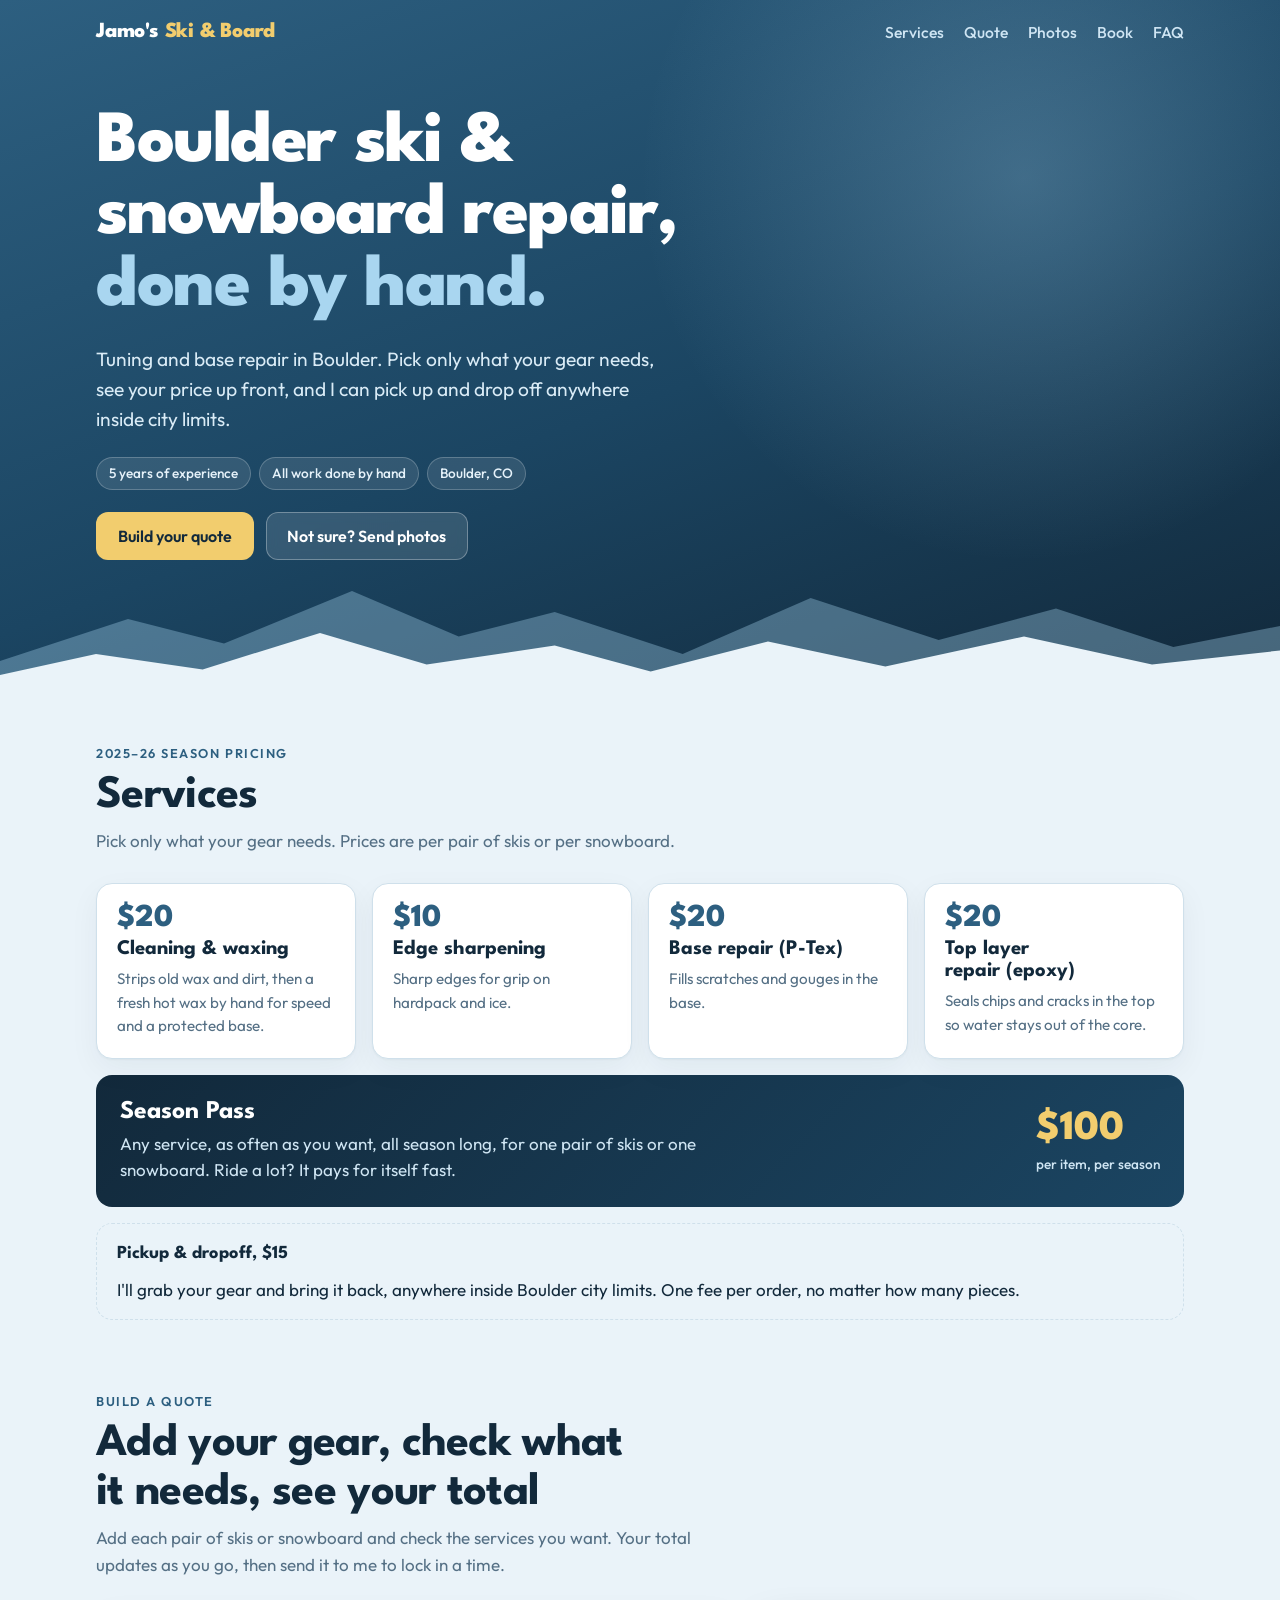
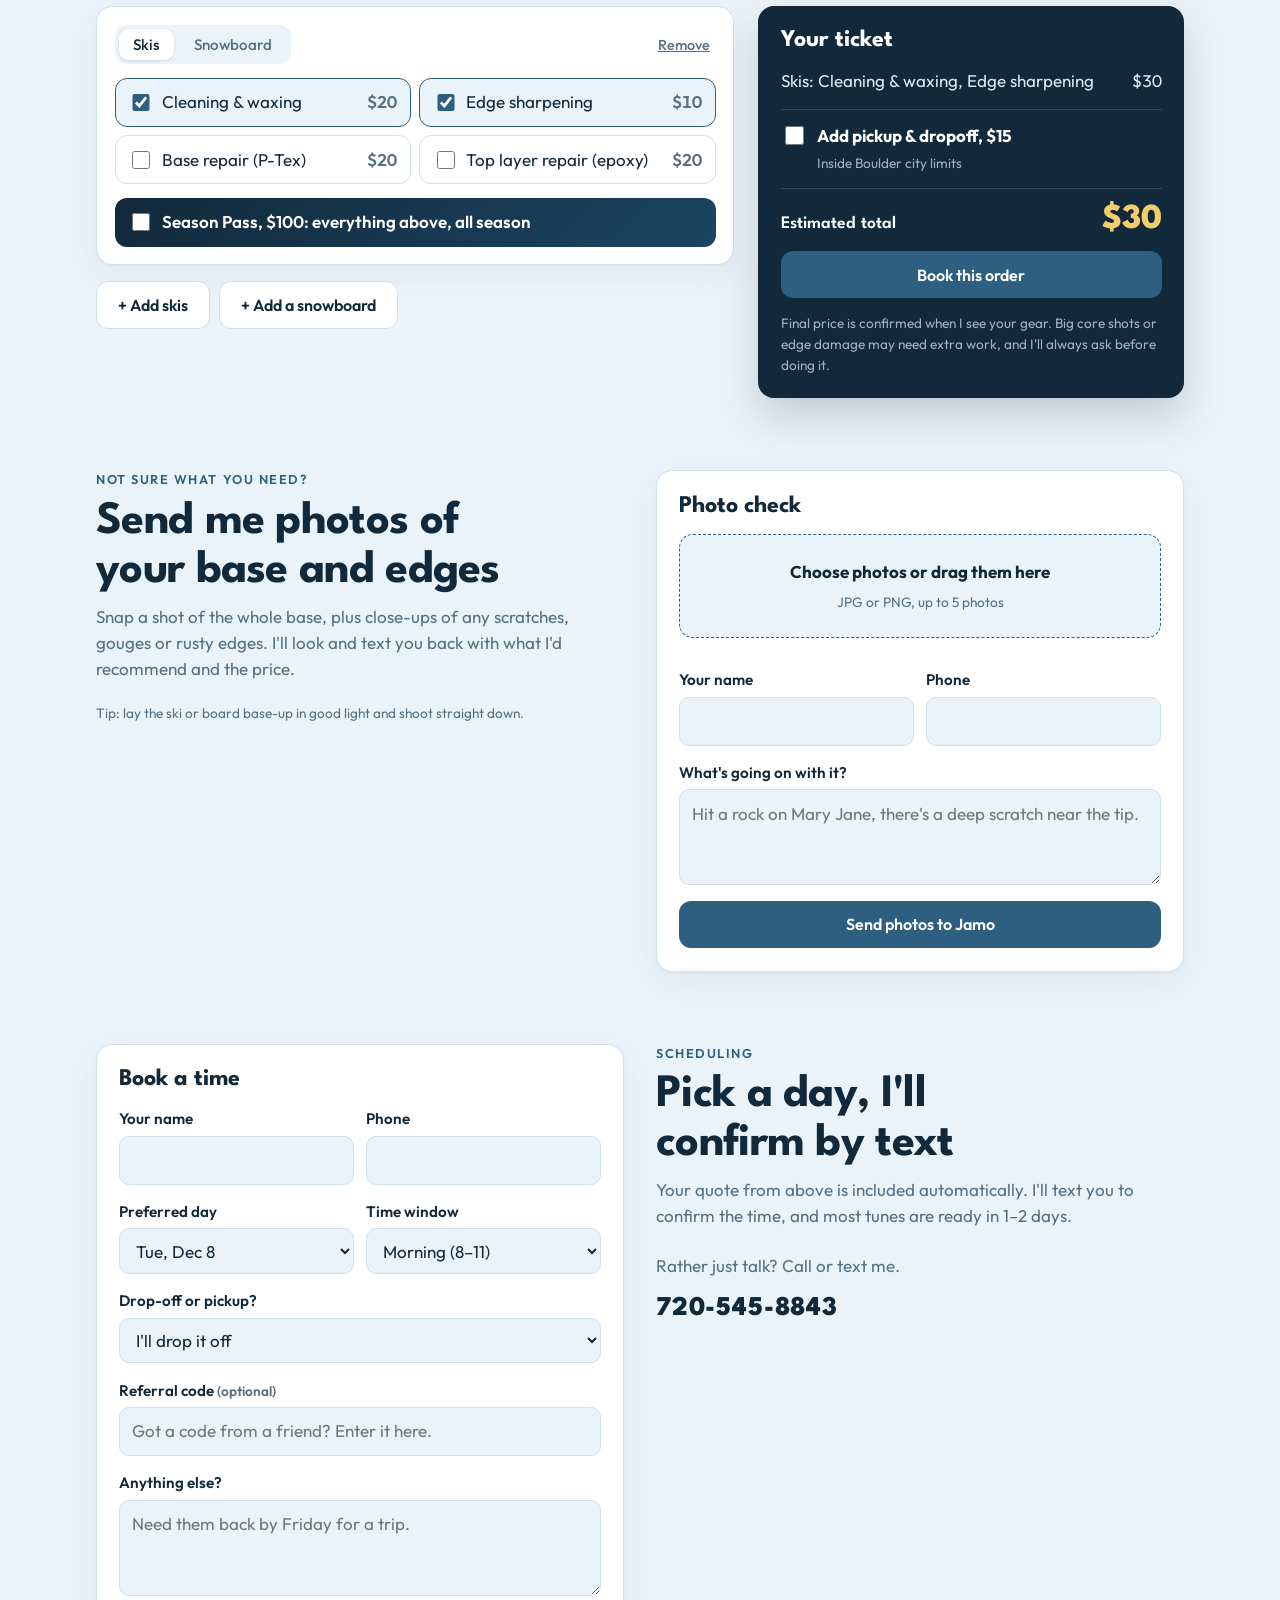
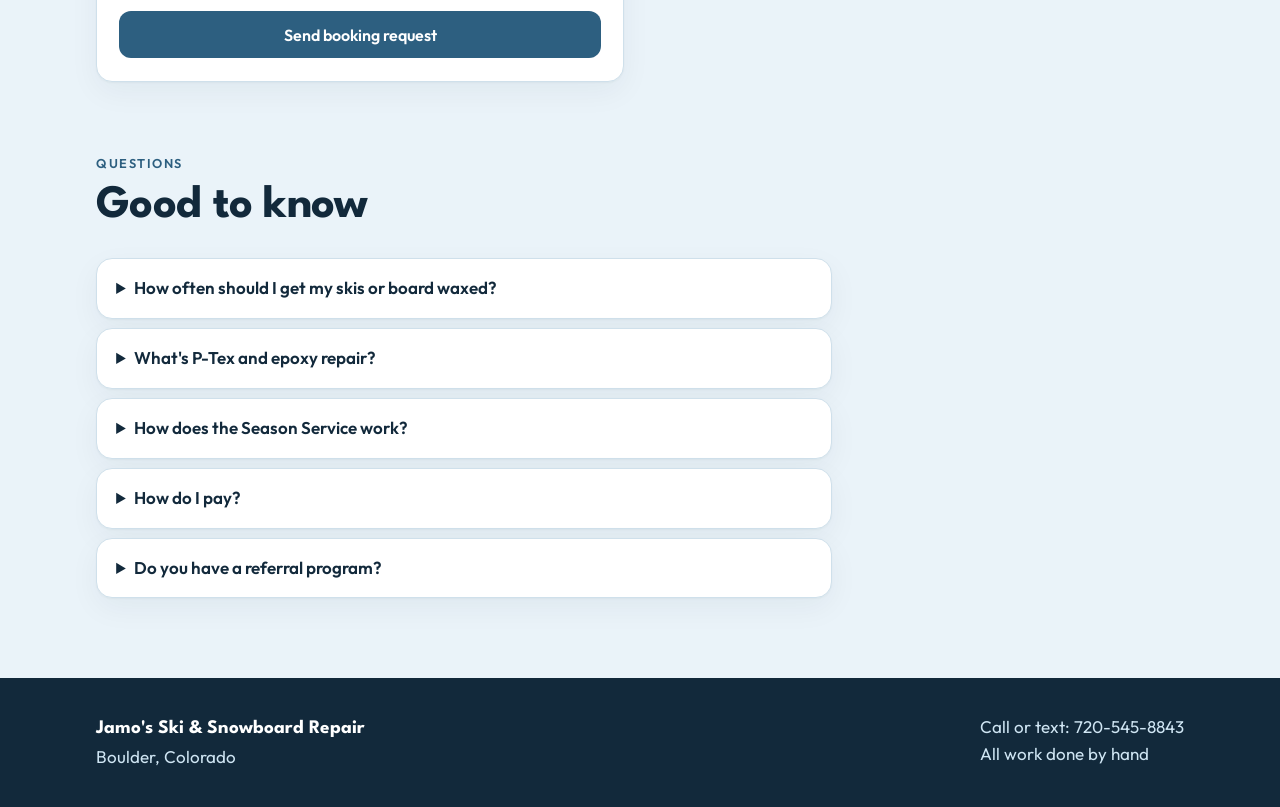
==== index.html @ b53a29a5 "Update site" ====
<!doctype html>
<html lang="en">
<head>
<meta charset="utf-8">
<meta name="viewport" content="width=device-width, initial-scale=1, viewport-fit=cover">
<title>Jamo's Ski &amp; Snowboard Repair | Tuning &amp; Repair in Boulder, CO</title>
<meta name="claude:viewport-fit-sides" content="cover">
<meta name="description" content="Hand-done ski and snowboard tuning and repair in Boulder, CO. Waxing, edge sharpening, P-Tex and epoxy repair, with pickup and dropoff inside Boulder city limits.">
<script type="application/ld+json">
{"@context":"https://schema.org","@type":"LocalBusiness","name":"Jamo's Ski & Snowboard Repair","description":"Hand-done ski and snowboard tuning and repair in Boulder, CO, with pickup and dropoff inside Boulder city limits.","url":"https://jamesonjdavis-maker.github.io/Jamo-Ski-Board-Repair/","telephone":"+1-720-545-8843","image":"https://jamesonjdavis-maker.github.io/Jamo-Ski-Board-Repair/images/logo-square-1200x1200.jpg","priceRange":"$10-$100","areaServed":{"@type":"City","name":"Boulder, CO"},"address":{"@type":"PostalAddress","addressLocality":"Boulder","addressRegion":"CO","addressCountry":"US"},
"makesOffer":[{"@type":"Offer","name":"Cleaning & waxing","price":"20","priceCurrency":"USD"},{"@type":"Offer","name":"Edge sharpening","price":"10","priceCurrency":"USD"},{"@type":"Offer","name":"Base repair (P-Tex)","price":"20","priceCurrency":"USD"},{"@type":"Offer","name":"Top layer repair (epoxy)","price":"20","priceCurrency":"USD"},{"@type":"Offer","name":"Season Pass","price":"100","priceCurrency":"USD"}]}
</script>
<script type="application/ld+json">
{"@context":"https://schema.org","@type":"FAQPage","mainEntity":[
{"@type":"Question","name":"How often should I get my skis or board waxed?","acceptedAnswer":{"@type":"Answer","text":"Every 4–6 days on the snow is a good rule. If the base looks dry and white near the edges, it's time."}},
{"@type":"Question","name":"What's P-Tex and epoxy repair?","acceptedAnswer":{"@type":"Answer","text":"P-Tex fills scratches and gouges in the base so it glides and doesn't soak up water. Epoxy repairs cracks and chips in the top layer so water can't get into the core."}},
{"@type":"Question","name":"How does the Season Pass work?","acceptedAnswer":{"@type":"Answer","text":"One payment of $100 covers every service, as many times as you need, on that pair of skis or snowboard for the whole season."}},
{"@type":"Question","name":"Do you offer pickup in Boulder?","acceptedAnswer":{"@type":"Answer","text":"Yes. Pickup and dropoff anywhere inside Boulder city limits is $15 per order."}}]}
</script>
<link rel="icon" type="image/png" href="images/favicon.png">
<link rel="apple-touch-icon" href="images/apple-touch-icon.png">
<meta name="msvalidate.01" content="A97E179A5B7EF74F52CB6F0EF244E705" />
<link rel="canonical" href="https://jamesonjdavis-maker.github.io/Jamo-Ski-Board-Repair/">
<meta property="og:site_name" content="Jamo's Ski &amp; Snowboard Repair">
<meta name="application-name" content="Jamo's Ski &amp; Snowboard Repair">
<script type="application/ld+json">
{"@context":"https://schema.org","@type":"WebSite","name":"Jamo's Ski & Snowboard Repair","alternateName":["Jamo's Ski & Board Repair","Jamo's Repair"],"url":"https://jamesonjdavis-maker.github.io/Jamo-Ski-Board-Repair/"}
</script>
<meta property="og:title" content="Jamo's Ski &amp; Snowboard Repair">
<meta property="og:description" content="Hand-done ski and snowboard tuning and repair in Boulder, CO. Pickup and dropoff in Boulder.">
<meta property="og:image" content="https://jamesonjdavis-maker.github.io/Jamo-Ski-Board-Repair/images/logo-banner-with-text-1200x628.jpg">
<meta property="og:url" content="https://jamesonjdavis-maker.github.io/Jamo-Ski-Board-Repair/">
<link rel="preconnect" href="https://fonts.googleapis.com">
<link rel="stylesheet" href="https://fonts.googleapis.com/css2?family=League+Spartan:wght@600;700;800&family=Outfit:wght@400;500;600&display=swap">
<style>
/* Layout: "Flyer Refresh". Flyer navy-to-blue hero with glass buttons and a mountain edge, then airy ice-blue page with white rounded cards; the order ticket is the one dark navy object, with a gold total. */
:root {
  --bg: #eaf3f9;
  --surface: #ffffff;
  --ink: #12293b;
  --muted: #557085;
  --line: #cfe0eb;
  --blue: #2d5f80;
  --navy: #12293b;
  --ice: #a9d6f0;
  --gold: #f2cd6e;
  --on-gold: #12293b;
  --accent: #2d5f80;
  --check: #2d5f80;
  --font-display: "League Spartan", "Futura", "Avenir Next", system-ui, sans-serif;
  --font-body: "Outfit", "Avenir Next", "Segoe UI", system-ui, sans-serif;
}
@media (prefers-color-scheme: dark) {
  :root:not([data-theme="light"]) {
    --bg: #0b1824; --surface: #132637; --ink: #e7f1f8; --muted: #9ab4c6; --line: #22405a;
    --navy: #07121c; --accent: #8ccbef; --check: #8ccbef; color-scheme: dark;
  }
}
:root[data-theme="dark"] {
  --bg: #0b1824; --surface: #132637; --ink: #e7f1f8; --muted: #9ab4c6; --line: #22405a;
  --navy: #07121c; --accent: #8ccbef; --check: #8ccbef; color-scheme: dark;
}

* { box-sizing: border-box; }
body { margin: 0; }
img { max-width: 100%; }
[hidden] { display: none !important; }
body { background: var(--bg); color: var(--ink); font-family: var(--font-body); font-size: 1.0625rem; line-height: 1.55; }
h1, h2, h3 { font-family: var(--font-display); line-height: 1.05; text-wrap: balance; margin: 0; }
p { margin: 0; }
a { color: var(--accent); }
:focus-visible { outline: 3px solid var(--gold); outline-offset: 2px; }
.wrap { max-width: 70rem; margin: 0 auto; padding-left: max(16px, env(safe-area-inset-left, 0px)); padding-right: max(16px, env(safe-area-inset-right, 0px)); }

/* Hero */
.mast { background: linear-gradient(160deg, #2d5f80 0%, #1b4562 55%, #12293b 100%); color: #fff; position: relative; overflow: hidden; }
.mast::after { content: ""; position: absolute; inset: -30% -10% auto auto; width: 60%; aspect-ratio: 1; background: radial-gradient(closest-side, rgba(169,214,240,.25), transparent); pointer-events: none; }
.mast .wrap { padding-block: 1.25rem 8rem; position: relative; z-index: 1; display: grid; gap: 1.4rem; }
.topbar { display: flex; flex-wrap: wrap; align-items: center; justify-content: space-between; gap: .75rem 1.5rem; }
.logo { font: 800 1.35rem var(--font-display); color: #fff; text-decoration: none; letter-spacing: -.01em; }
.logo span { color: var(--gold); }
.mast nav { display: flex; flex-wrap: wrap; gap: .25rem 1.25rem; font-weight: 500; font-size: .98rem; }
.mast nav a { color: #cfe5f3; text-decoration: none; }
.mast nav a:hover { color: #fff; }
.mast h1 { margin-top: 2.5rem; font-size: clamp(2.5rem, 7vw, 4.6rem); font-weight: 800; letter-spacing: -.02em; max-width: 14ch; line-height: .98; }
.mast h1 em { font-style: normal; color: var(--ice); }
.mast .lede { max-width: 36rem; font-size: 1.2rem; color: #d9ebf6; }
.proof { display: flex; flex-wrap: wrap; gap: .5rem; }
.proof span { font-size: .85rem; font-weight: 500; padding: .3rem .75rem; border-radius: 999px; background: rgba(255,255,255,.1); border: 1px solid rgba(255,255,255,.22); color: #e6f2fa; }
.cta { display: flex; flex-wrap: wrap; gap: .75rem; }
.btn { display: inline-flex; align-items: center; justify-content: center; gap: .5rem; font: 600 1rem var(--font-body); padding: .8rem 1.3rem; border-radius: 12px; border: 1px solid transparent; cursor: pointer; text-decoration: none; transition: transform .15s ease, background-color .15s ease; }
.btn:hover { transform: translateY(-1px); }
.btn-gold { background: var(--gold); color: var(--on-gold); }
.btn-glass { background: rgba(255,255,255,.12); color: #fff; border-color: rgba(255,255,255,.3); backdrop-filter: blur(6px); }
.btn-ink { background: var(--blue); color: #fff; }
.btn-line { background: var(--surface); color: var(--ink); border-color: var(--line); }
.mountains { position: absolute; left: 0; right: 0; bottom: -1px; width: 100%; height: 7rem; display: block; }
.mountains .back { fill: var(--ice); opacity: .35; }
.mountains .front { fill: var(--bg); }

section { padding-block: 3.5rem 1rem; }
.eyebrow { font-size: .8rem; font-weight: 600; text-transform: uppercase; letter-spacing: .12em; color: var(--accent); }
.sec-head { display: grid; gap: .5rem; margin-bottom: 1.75rem; max-width: 40rem; }
.sec-head h2 { font-size: clamp(2rem, 4.5vw, 2.9rem); letter-spacing: -.015em; }
.sec-head p { color: var(--muted); }

/* Cards */
.card { background: var(--surface); border: 1px solid var(--line); border-radius: 16px; box-shadow: 0 1px 2px rgba(18,41,59,.04), 0 10px 30px rgba(18,41,59,.05); }

/* Services */
.svcs { display: grid; grid-template-columns: repeat(auto-fill, minmax(min(100%, 15rem), 1fr)); gap: 1rem; }
.svc { padding: 1.25rem; display: grid; gap: .4rem; align-content: start; }
.svc h3 { font-size: 1.3rem; font-weight: 700; }
.svc .price { font: 800 2rem var(--font-display); color: var(--accent); font-variant-numeric: tabular-nums; }
.svc p { color: var(--muted); font-size: .95rem; }
.season { margin-top: 1rem; display: flex; flex-wrap: wrap; align-items: center; justify-content: space-between; gap: 1rem 2rem; padding: 1.5rem; border-radius: 16px; background: linear-gradient(135deg, #12293b, #1b4562); color: #fff; }
.season h3 { font-size: 1.6rem; }
.season p { color: #cfe5f3; max-width: 38rem; margin-top: .3rem; }
.season .big { font: 800 2.6rem var(--font-display); color: var(--gold); line-height: 1; font-variant-numeric: tabular-nums; }
.season .big small { display: block; font: 500 .85rem var(--font-body); color: #cfe5f3; margin-top: .25rem; }
.addon { margin-top: 1rem; display: flex; flex-wrap: wrap; gap: .5rem 1rem; align-items: baseline; padding: 1rem 1.25rem; border: 1.5px dashed var(--line); border-radius: 16px; }
.addon strong { font-family: var(--font-display); font-size: 1.15rem; }

/* Quote builder */
.builder { display: grid; grid-template-columns: minmax(0, 1.5fr) minmax(0, 1fr); gap: 1.5rem; align-items: start; }
.gear-list { display: grid; gap: 1rem; }
.gear { padding: 1.1rem; display: grid; gap: .85rem; }
.gear-top { display: flex; flex-wrap: wrap; gap: .5rem; align-items: center; justify-content: space-between; }
.gear-top .kind { display: flex; gap: .35rem; padding: .25rem; border-radius: 12px; background: var(--bg); }
.chip { font: 500 .95rem var(--font-body); padding: .4rem .9rem; border-radius: 9px; border: none; background: transparent; color: var(--muted); cursor: pointer; }
.chip[aria-pressed="true"] { background: var(--surface); color: var(--ink); box-shadow: 0 1px 3px rgba(18,41,59,.15); }
.remove { background: none; border: none; color: var(--muted); font: 500 .9rem var(--font-body); cursor: pointer; text-decoration: underline; }
.checks { display: grid; grid-template-columns: repeat(2, minmax(0, 1fr)); gap: .5rem; }
.checks label { display: flex; gap: .6rem; align-items: center; justify-content: space-between; padding: .65rem .8rem; border-radius: 12px; border: 1.5px solid var(--line); background: var(--surface); cursor: pointer; transition: border-color .15s ease, background-color .15s ease; }
.checks label span { display: flex; gap: .55rem; align-items: center; min-width: 0; }
.checks input { width: 1.1rem; height: 1.1rem; accent-color: var(--check); flex: none; }
.checks em { font-style: normal; font-weight: 600; font-variant-numeric: tabular-nums; color: var(--muted); }
.checks label:has(input:checked) { border-color: var(--accent); background: var(--bg); }
.checks.covered em { text-decoration: line-through; }
.season-pick { display: flex; gap: .6rem; align-items: center; padding: .7rem .85rem; border-radius: 12px; background: linear-gradient(135deg, #12293b, #1b4562); color: #fff; font-weight: 600; cursor: pointer; }
.season-pick input { width: 1.1rem; height: 1.1rem; accent-color: var(--gold); }
.add-row { display: flex; flex-wrap: wrap; gap: .6rem; }

.ticket { position: sticky; top: calc(env(safe-area-inset-top, 0px) + 1rem); background: #12293b; color: #fff; border-radius: 16px; padding: 1.4rem; display: grid; gap: .9rem; box-shadow: 0 20px 40px rgba(18,41,59,.18); }
.ticket h3 { font-size: 1.5rem; }
.lines { margin: 0; padding: 0; list-style: none; display: grid; gap: .45rem; font-variant-numeric: tabular-nums; color: #d9ebf6; }
.lines li { display: flex; justify-content: space-between; gap: 1rem; }
.lines li span:first-child { min-width: 0; }
.lines .empty { color: #9ab4c6; }
.toggle { display: flex; gap: .6rem; align-items: flex-start; padding-block: .8rem; border-block: 1px solid rgba(255,255,255,.14); cursor: pointer; }
.toggle input { width: 1.2rem; height: 1.2rem; margin-top: .2rem; accent-color: var(--gold); }
.total { display: flex; justify-content: space-between; align-items: baseline; font: 800 2.2rem var(--font-display); color: var(--gold); font-variant-numeric: tabular-nums; }
.total span:first-child { font-size: 1.1rem; font-weight: 600; color: #fff; }
.fine { color: var(--muted); font-size: .85rem; }
.ticket .fine { color: #9ab4c6; }

/* Forms */
.two { display: grid; grid-template-columns: minmax(0, 1fr) minmax(0, 1fr); gap: 2rem; align-items: start; }
.panel { padding: 1.4rem; display: grid; gap: .95rem; }
.panel h3 { font-size: 1.5rem; }
.field { display: grid; gap: .3rem; }
.field label { font-weight: 600; font-size: .95rem; }
.field input, .field textarea, .field select { font: inherit; color: var(--ink); background: var(--bg); border: 1.5px solid var(--line); border-radius: 10px; padding: .65rem .75rem; width: 100%; }
.field input:focus, .field textarea:focus, .field select:focus { border-color: var(--accent); outline: none; }
.field textarea { min-height: 6rem; resize: vertical; }
.row2 { display: grid; grid-template-columns: minmax(0, 1fr) minmax(0, 1fr); gap: .75rem; }
.drop { border: 1.5px dashed var(--accent); border-radius: 14px; padding: 1.5rem; text-align: center; display: grid; gap: .4rem; cursor: pointer; background: var(--bg); }
.drop.over { background: var(--surface); }
.thumbs { display: grid; grid-template-columns: repeat(auto-fill, minmax(5.5rem, 1fr)); gap: .5rem; }
.thumbs img { width: 100%; aspect-ratio: 1; object-fit: cover; border-radius: 10px; border: 1px solid var(--line); }
.result { display: grid; gap: .6rem; padding: 1rem; border-radius: 12px; background: var(--bg); border: 1.5px solid var(--accent); }
.result pre { margin: 0; white-space: pre-wrap; font: .9rem/1.45 ui-monospace, "SF Mono", Menlo, monospace; overflow-x: auto; }
.hp { position: absolute; left: -9999px; width: 1px; height: 1px; opacity: 0; }
.btn[disabled] { opacity: .6; cursor: wait; transform: none; }
.phone { font-family: var(--font-display); font-weight: 800; font-size: 1.7rem; letter-spacing: .03em; user-select: all; font-variant-numeric: tabular-nums; }

.faq { display: grid; gap: .6rem; max-width: 46rem; }
.faq details { padding: 1rem 1.2rem; }
.faq summary { font-weight: 600; cursor: pointer; }
.faq details p { margin-top: .5rem; color: var(--muted); }

footer { margin-top: 4rem; background: var(--navy); color: #cfe5f3; }
footer .wrap { padding-block: 2.25rem; display: flex; flex-wrap: wrap; gap: 1rem 2rem; justify-content: space-between; }
footer strong { font-family: var(--font-display); color: #fff; font-size: 1.2rem; }

@media (max-width: 760px) {
  .builder, .two { grid-template-columns: minmax(0, 1fr); }
  .ticket { position: static; }
  .checks { grid-template-columns: minmax(0, 1fr); }
  .mast h1 { margin-top: 1.5rem; }
}
@media (prefers-reduced-motion: reduce) { * { scroll-behavior: auto !important; transition: none !important; } }
html { scroll-behavior: smooth; }
</style>
</head>
<body>
<header class="mast">
  <div class="wrap">
    <div class="topbar">
      <a class="logo" href="#">Jamo's <span>Ski &amp; Board</span></a>
      <nav aria-label="Sections">
        <a href="#services">Services</a>
        <a href="#quote">Quote</a>
        <a href="#photos">Photos</a>
        <a href="#book">Book</a>
        <a href="#faq">FAQ</a>
      </nav>
    </div>
    <h1>Boulder ski &amp; snowboard repair, <em>done by hand.</em></h1>
    <p class="lede">Tuning and base repair in Boulder. Pick only what your gear needs, see your price up front, and I can pick up and drop off anywhere inside city limits.</p>
    <div class="proof"><span>5 years of experience</span><span>All work done by hand</span><span>Boulder, CO</span></div>
    <div class="cta">
      <a class="btn btn-gold" href="#quote">Build your quote</a>
      <a class="btn btn-glass" href="#photos">Not sure? Send photos</a>
    </div>
  </div>
  <svg class="mountains" viewBox="0 0 1200 160" preserveAspectRatio="none" aria-hidden="true">
    <path class="back" d="M0 120 L120 60 L210 95 L330 20 L430 85 L520 50 L640 110 L760 30 L880 90 L990 45 L1100 100 L1200 70 L1200 160 L0 160 Z"/>
    <path class="front" d="M0 140 L90 110 L190 132 L300 80 L400 125 L520 98 L610 135 L720 92 L830 128 L960 85 L1080 125 L1200 105 L1200 160 L0 160 Z"/>
  </svg>
</header>

<main>
  <section id="services" class="wrap">
    <div class="sec-head">
      <span class="eyebrow">2025–26 season pricing</span>
      <h2>Services</h2>
      <p>Pick only what your gear needs. Prices are per pair of skis or per snowboard.</p>
    </div>
    <div class="svcs" id="svcs"></div>
    <div class="season">
      <div><h3>Season Pass</h3><p>Any service, as often as you want, all season long, for one pair of skis or one snowboard. Ride a lot? It pays for itself fast.</p></div>
      <div class="big">$100<small>per item, per season</small></div>
    </div>
    <div class="addon">
      <strong>Pickup &amp; dropoff, $15</strong>
      <span>I'll grab your gear and bring it back, anywhere inside Boulder city limits. One fee per order, no matter how many pieces.</span>
    </div>
  </section>

  <section id="quote" class="wrap">
    <div class="sec-head">
      <span class="eyebrow">Build a quote</span>
      <h2>Add your gear, check what it needs, see your total</h2>
      <p>Add each pair of skis or snowboard and check the services you want. Your total updates as you go, then send it to me to lock in a time.</p>
    </div>
    <div class="builder">
      <div class="gear-list">
        <div id="gear" class="gear-list"></div>
        <div class="add-row">
          <button type="button" class="btn btn-line" data-add="Skis">+ Add skis</button>
          <button type="button" class="btn btn-line" data-add="Snowboard">+ Add a snowboard</button>
        </div>
      </div>
      <aside class="ticket" aria-live="polite">
        <h3>Your ticket</h3>
        <ul class="lines" id="lines"></ul>
        <label class="toggle" for="pickup">
          <input type="checkbox" id="pickup">
          <span><strong>Add pickup &amp; dropoff, $15</strong><br><span class="fine">Inside Boulder city limits</span></span>
        </label>
        <div class="total"><span>Estimated total</span><span id="total">$0</span></div>
        <a class="btn btn-ink" href="#book" style="justify-content:center">Book this order</a>
        <p class="fine">Final price is confirmed when I see your gear. Big core shots or edge damage may need extra work, and I'll always ask before doing it.</p>
      </aside>
    </div>
  </section>

  <section id="photos" class="wrap">
    <div class="two">
      <div class="sec-head" style="margin:0">
        <span class="eyebrow">Not sure what you need?</span>
        <h2>Send me photos of your base and edges</h2>
        <p>Snap a shot of the whole base, plus close-ups of any scratches, gouges or rusty edges. I'll look and text you back with what I'd recommend and the price.</p>
        <p class="fine" style="margin-top:.75rem">Tip: lay the ski or board base-up in good light and shoot straight down.</p>
      </div>
      <form class="panel card" id="photo-form">
        <h3>Photo check</h3>
        <label class="drop" id="drop" for="photo-input">
          <strong>Choose photos or drag them here</strong>
          <span class="fine">JPG or PNG, up to 5 photos</span>
          <input type="file" id="photo-input" accept="image/*" multiple hidden>
        </label>
        <div class="thumbs" id="thumbs"></div>
        <div class="row2">
          <div class="field"><label for="p-name">Your name</label><input id="p-name" autocomplete="name" required></div>
          <div class="field"><label for="p-phone">Phone</label><input id="p-phone" type="tel" autocomplete="tel" required></div>
        </div>
        <div class="field"><label for="p-notes">What's going on with it?</label><textarea id="p-notes" placeholder="Hit a rock on Mary Jane, there's a deep scratch near the tip."></textarea></div>
        <input type="text" class="hp" id="p-hp" tabindex="-1" autocomplete="off" aria-hidden="true">
        <button class="btn btn-ink" type="submit" id="photo-send">Send photos to Jamo</button>
        <div class="result" id="photo-result" hidden>
          <strong id="photo-head"></strong>
          <p id="photo-msg"></p>
        </div>
      </form>
    </div>
  </section>

  <section id="book" class="wrap">
    <div class="two">
      <form class="panel card" id="book-form">
        <h3>Book a time</h3>
        <div class="row2">
          <div class="field"><label for="b-name">Your name</label><input id="b-name" autocomplete="name" required></div>
          <div class="field"><label for="b-phone">Phone</label><input id="b-phone" type="tel" autocomplete="tel" required></div>
        </div>
        <div class="row2">
          <div class="field"><label for="b-date">Preferred day</label><select id="b-date" required></select></div>
          <div class="field"><label for="b-time">Time window</label>
            <select id="b-time"></select>
          </div>
        </div>
        <div class="field"><label for="b-how">Drop-off or pickup?</label>
          <select id="b-how"><option value="drop">I'll drop it off</option><option value="pickup">Pick it up from me ($15)</option></select>
        </div>
        <div class="field" id="addr-field" hidden><label for="b-addr">Pickup address in Boulder</label><input id="b-addr" autocomplete="street-address"></div>
        <div class="field"><label for="b-ref">Referral code <span class="fine">(optional)</span></label><input id="b-ref" autocomplete="off" autocapitalize="characters" placeholder="Got a code from a friend? Enter it here."></div>
        <div class="field"><label for="b-notes">Anything else?</label><textarea id="b-notes" placeholder="Need them back by Friday for a trip."></textarea></div>
        <input type="text" class="hp" id="b-hp" tabindex="-1" autocomplete="off" aria-hidden="true">
        <button class="btn btn-ink" type="submit" id="book-send">Send booking request</button>
        <div class="result" id="book-done" hidden>
          <strong>Got it, thanks!</strong>
          <p>Your request is in. I'll text you soon to confirm your time.</p>
          <p id="my-code" hidden>Your referral code is <strong id="my-code-val"></strong>. Share it with friends and get $5 back every time someone new books with it.</p>
        </div>
        <div class="result" id="book-result" hidden>
          <strong>Here's your request.</strong>
          <pre id="book-text"></pre>
          <div class="add-row">
            <button type="button" class="btn btn-line" id="copy-book">Copy</button>
            <a class="btn btn-gold" id="sms-book" href="sms:+17205458843">Open in Messages</a>
          </div>
          <p class="fine">Online booking isn't connected yet. Until then, text this to <span class="phone" style="font-size:1rem">720-545-8843</span>.</p>
        </div>
      </form>
      <div class="sec-head" style="margin:0">
        <span class="eyebrow">Scheduling</span>
        <h2>Pick a day, I'll confirm by text</h2>
        <p>Your quote from above is included automatically. I'll text you to confirm the time, and most tunes are ready in 1–2 days.</p>
        <p style="margin-top:1rem">Rather just talk? Call or text me.</p>
        <span class="phone">720-545-8843</span>
      </div>
    </div>
  </section>

  <section id="faq" class="wrap">
    <div class="sec-head"><span class="eyebrow">Questions</span><h2>Good to know</h2></div>
    <div class="faq">
      <details class="card"><summary>How often should I get my skis or board waxed?</summary><p>Every 4–6 days on the snow is a good rule. If the base looks dry and white near the edges, it's time.</p></details>
      <details class="card"><summary>What's P-Tex and epoxy repair?</summary><p>P-Tex fills scratches and gouges in the base so it glides and doesn't soak up water. Epoxy repairs cracks and chips in the top layer so water can't get into the core.</p></details>
      <details class="card"><summary>How does the Season Service work?</summary><p>One payment of $100 covers every service, as many times as you need, on that pair of skis or snowboard for the whole season.</p></details>
      <details class="card"><summary>How do I pay?</summary><p>Cash, Venmo or Zelle when you get your gear back. Card payments are coming soon.</p></details>
      <details class="card"><summary>Do you have a referral program?</summary><p>Yes. Every booking gets you your own referral code. When a friend books for the first time with your code, you get $5 back.</p></details>
    </div>
  </section>
</main>

<footer>
  <div class="wrap">
    <div><strong>Jamo's Ski &amp; Snowboard Repair</strong><br>Boulder, Colorado</div>
    <div>Call or text: 720-545-8843<br>All work done by hand</div>
  </div>
</footer>

<script>
(function () {
  // Prices confirmed by Jamo, Oct 2026. Change them here and the whole page updates.
  var SERVICES = [
    { id: "cleanwax", name: "Cleaning & waxing", price: 20, why: "Strips old wax and dirt, then a fresh hot wax by hand for speed and a protected base." },
    { id: "edge", name: "Edge sharpening", price: 10, why: "Sharp edges for grip on hardpack and ice." },
    { id: "ptex", name: "Base repair (P-Tex)", price: 20, why: "Fills scratches and gouges in the base." },
    { id: "epoxy", name: "Top layer repair (epoxy)", price: 20, why: "Seals chips and cracks in the top so water stays out of the core." }
  ];
  var SEASON = 100;
  var PICKUP = 15;
  var PHONE = "+17205458843";
  // Paste the Google Apps Script web app URL here to turn on online booking and photo sending.
  // While it's empty, the forms fall back to "text it to Jamo".
  var INBOX_URL = "https://script.google.com/macros/s/AKfycbz-ndjSfm58u5Q4eGCnBXDsXTzqFZ1IysnFBjysduyxYPyUTSX2EEIMu6PfscgZLMHC/exec";

  var $ = function (id) { return document.getElementById(id); };
  var money = function (n) { return "$" + n; };
  var byId = {}; SERVICES.forEach(function (t) { byId[t.id] = t; });

  $("svcs").innerHTML = SERVICES.map(function (t) {
    return '<article class="svc card"><span class="price">' + money(t.price) + '</span><h3>' + t.name + "</h3><p>" + t.why + "</p></article>";
  }).join("");

  // Starts with one example item so the ticket shows how it works.
  var gear = [{ kind: "Skis", picks: ["cleanwax", "edge"], season: false }];

  function itemPrice(g) {
    return g.season ? SEASON : g.picks.reduce(function (s, id) { return s + byId[id].price; }, 0);
  }

  function renderGear() {
    $("gear").innerHTML = gear.map(function (g, i) {
      return '<div class="gear card"><div class="gear-top"><div class="kind">' +
        ["Skis", "Snowboard"].map(function (k) {
          return '<button type="button" class="chip" data-i="' + i + '" data-kind="' + k + '" aria-pressed="' + (g.kind === k) + '">' + k + "</button>";
        }).join("") + '</div><button type="button" class="remove" data-rm="' + i + '">Remove</button></div>' +
        '<div class="checks' + (g.season ? " covered" : "") + '" role="group" aria-label="Services for item ' + (i + 1) + '">' +
        SERVICES.map(function (t) {
          return '<label><span><input type="checkbox" data-i="' + i + '" value="' + t.id + '"' + (g.picks.indexOf(t.id) > -1 ? " checked" : "") + ">" + t.name + "</span><em>" + money(t.price) + "</em></label>";
        }).join("") + "</div>" +
        '<label class="season-pick"><input type="checkbox" data-season="' + i + '"' + (g.season ? " checked" : "") + ">Season Pass, $100: everything above, all season</label></div>";
    }).join("");
    renderTicket();
  }

  function totals() {
    var sub = gear.reduce(function (s, g) { return s + itemPrice(g); }, 0);
    var pick = $("pickup").checked ? PICKUP : 0;
    return { sub: sub, pick: pick, total: sub + pick };
  }

  function describe(g) {
    if (g.season) return "Season Pass";
    return g.picks.length ? g.picks.map(function (id) { return byId[id].name; }).join(", ") : "nothing checked yet";
  }

  function renderTicket() {
    var t = totals();
    $("lines").innerHTML = gear.length ? gear.map(function (g) {
      return "<li><span>" + g.kind + ": " + describe(g) + "</span><span>" + money(itemPrice(g)) + "</span></li>";
    }).join("") + (t.pick ? "<li><span>Pickup &amp; dropoff</span><span>" + money(PICKUP) + "</span></li>" : "")
      : '<li class="empty">Add skis or a snowboard to start.</li>';
    $("total").textContent = money(t.total);
  }

  $("gear").addEventListener("click", function (e) {
    var b = e.target.closest("button"); if (!b) return;
    if (b.dataset.kind) { gear[+b.dataset.i].kind = b.dataset.kind; renderGear(); }
    if (b.dataset.rm) { gear.splice(+b.dataset.rm, 1); renderGear(); }
  });
  $("gear").addEventListener("change", function (e) {
    var el = e.target;
    if (el.dataset.season) { gear[+el.dataset.season].season = el.checked; renderGear(); return; }
    var g = gear[+el.dataset.i]; if (!g) return;
    g.picks = g.picks.filter(function (id) { return id !== el.value; });
    if (el.checked) g.picks.push(el.value);
    renderTicket();
  });
  document.querySelectorAll("[data-add]").forEach(function (b) {
    b.addEventListener("click", function () { gear.push({ kind: b.dataset.add, picks: [], season: false }); renderGear(); });
  });
  $("pickup").addEventListener("change", function () {
    $("b-how").value = $("pickup").checked ? "pickup" : "drop"; syncAddr(); renderTicket();
  });

  function syncAddr() { $("addr-field").hidden = $("b-how").value !== "pickup"; }
  $("b-how").addEventListener("change", function () { $("pickup").checked = $("b-how").value === "pickup"; syncAddr(); renderTicket(); });

  // Jamo's weekly hours. Days not listed are closed. Edit here to change what customers can pick.
  var WINDOWS = ["Morning (8–11)", "Midday (11–2)", "Afternoon (2–5)", "Evening (5–8)"];
  var HOURS = { 0: WINDOWS, 2: [WINDOWS[0]], 3: [WINDOWS[0]], 4: WINDOWS, 5: [WINDOWS[3]], 6: WINDOWS };
  var DAYS_AHEAD = 21;

  function fillDays() {
    var opts = [], d = new Date();
    for (var i = 1; i <= DAYS_AHEAD; i++) {
      d.setDate(d.getDate() + 1);
      if (!HOURS[d.getDay()]) continue;
      var label = d.toLocaleDateString("en-US", { weekday: "short", month: "short", day: "numeric" });
      opts.push('<option value="' + label + '" data-dow="' + d.getDay() + '">' + label + "</option>");
    }
    $("b-date").innerHTML = opts.join("");
    fillTimes();
  }
  function fillTimes() {
    var opt = $("b-date").selectedOptions[0];
    var list = opt ? HOURS[opt.dataset.dow] : [];
    $("b-time").innerHTML = list.map(function (w) { return "<option>" + w + "</option>"; }).join("");
  }
  $("b-date").addEventListener("change", fillTimes);
  fillDays();

  function orderText() {
    var t = totals();
    return gear.map(function (g) { return "- " + g.kind + ": " + describe(g) + " (" + money(itemPrice(g)) + ")"; }).join("\n") +
      (t.pick ? "\n- Pickup & dropoff (" + money(PICKUP) + ")" : "");
  }

  function send(payload) {
    return fetch(INBOX_URL, { method: "POST", body: JSON.stringify(payload) })
      .then(function (r) { return r.json(); })
      .then(function (res) { if (!res.ok) throw new Error(res.error || "Request failed"); return res; });
  }

  function busy(btn, on, label) { btn.disabled = on; btn.textContent = label; }

  function showBookFallback() {
    var t = totals();
    var txt = "Hi Jamo, I'd like to book a tune.\n" +
      "Name: " + $("b-name").value + "\nPhone: " + $("b-phone").value +
      "\nDay: " + $("b-date").value + ", " + $("b-time").value +
      "\n" + ($("b-how").value === "pickup" ? "Pickup at: " + ($("b-addr").value || "(address)") : "I'll drop it off") +
      "\n\nOrder:\n" + orderText() +
      "\nEstimated total: " + money(t.total) +
      ($("b-ref").value ? "\nReferral code: " + $("b-ref").value : "") +
      ($("b-notes").value ? "\n\nNotes: " + $("b-notes").value : "");
    $("book-text").textContent = txt;
    $("sms-book").href = "sms:" + PHONE + "?&body=" + encodeURIComponent(txt);
    $("book-result").hidden = false;
  }

  $("book-form").addEventListener("submit", function (e) {
    e.preventDefault();
    $("book-done").hidden = true; $("book-result").hidden = true;
    if (!INBOX_URL) { showBookFallback(); return; }
    var btn = $("book-send");
    busy(btn, true, "Sending...");
    send({
      type: "booking", website: $("b-hp").value,
      name: $("b-name").value, phone: $("b-phone").value,
      day: $("b-date").value, time: $("b-time").value,
      method: $("b-how").value === "pickup" ? "Pickup" : "Drop-off", address: $("b-addr").value,
      order: orderText(), total: money(totals().total), notes: $("b-notes").value,
      referral: $("b-ref").value
    }).then(function (res) {
      $("my-code").hidden = !res.code; $("my-code-val").textContent = res.code || "";
      $("book-done").hidden = false; busy(btn, false, "Send booking request");
    }, function () {
      // If sending fails, give them the text version so the request isn't lost.
      showBookFallback(); busy(btn, false, "Send booking request");
    });
  });
  $("copy-book").addEventListener("click", function () {
    var b = this, txt = $("book-text").textContent;
    var done = function () { b.textContent = "Copied"; };
    var fallback = function () { var r = document.createRange(); r.selectNodeContents($("book-text")); var s = getSelection(); s.removeAllRanges(); s.addRange(r); b.textContent = "Selected, press copy"; };
    try { navigator.clipboard.writeText(txt).then(done, fallback); } catch (err) { fallback(); }
  });

  // Photos are shrunk in the browser before sending so uploads stay fast on phones.
  var photoFiles = [];
  function showFiles(files) {
    photoFiles = Array.prototype.filter.call(files, function (f) { return /^image\//.test(f.type); }).slice(0, 5);
    $("thumbs").innerHTML = "";
    photoFiles.forEach(function (f) {
      var img = document.createElement("img"); img.alt = f.name; img.src = URL.createObjectURL(f); $("thumbs").appendChild(img);
    });
  }
  function shrink(file) {
    return new Promise(function (resolve, reject) {
      var img = new Image();
      img.onload = function () {
        var scale = Math.min(1, 1600 / Math.max(img.width, img.height));
        var c = document.createElement("canvas");
        c.width = Math.round(img.width * scale); c.height = Math.round(img.height * scale);
        c.getContext("2d").drawImage(img, 0, 0, c.width, c.height);
        resolve({ mime: "image/jpeg", data: c.toDataURL("image/jpeg", 0.85).split(",")[1] });
      };
      img.onerror = reject;
      img.src = URL.createObjectURL(file);
    });
  }
  function photoResult(head, msg) { $("photo-head").textContent = head; $("photo-msg").innerHTML = msg; $("photo-result").hidden = false; }
  var textUs = 'Text your photos to <span class="phone" style="font-size:1.1rem">720-545-8843</span> instead.';

  $("photo-input").addEventListener("change", function () { showFiles(this.files); });
  var drop = $("drop");
  ["dragenter", "dragover"].forEach(function (ev) { drop.addEventListener(ev, function (e) { e.preventDefault(); drop.classList.add("over"); }); });
  ["dragleave", "drop"].forEach(function (ev) { drop.addEventListener(ev, function (e) { e.preventDefault(); drop.classList.remove("over"); }); });
  drop.addEventListener("drop", function (e) { showFiles(e.dataTransfer.files); });
  $("photo-form").addEventListener("submit", function (e) {
    e.preventDefault();
    $("photo-result").hidden = true;
    if (!INBOX_URL) { photoResult("Almost there.", "Photo sending isn't connected yet. " + textUs); return; }
    if (!photoFiles.length) { photoResult("Add a photo first.", "Tap the box above to choose photos from your phone or computer."); return; }
    var btn = $("photo-send");
    busy(btn, true, "Sending photos...");
    Promise.all(photoFiles.map(shrink)).then(function (photos) {
      return send({ type: "photos", website: $("p-hp").value, name: $("p-name").value, phone: $("p-phone").value, notes: $("p-notes").value, photos: photos });
    }).then(function () {
      photoResult("Got your photos!", "I'll take a look and text you back with what I'd recommend.");
      $("photo-form").reset(); showFiles([]);
      busy(btn, false, "Send photos to Jamo");
    }, function () {
      photoResult("That didn't go through.", "Something went wrong sending your photos. " + textUs);
      busy(btn, false, "Send photos to Jamo");
    });
  });

  renderGear();
})();
</script>
</body>
</html>
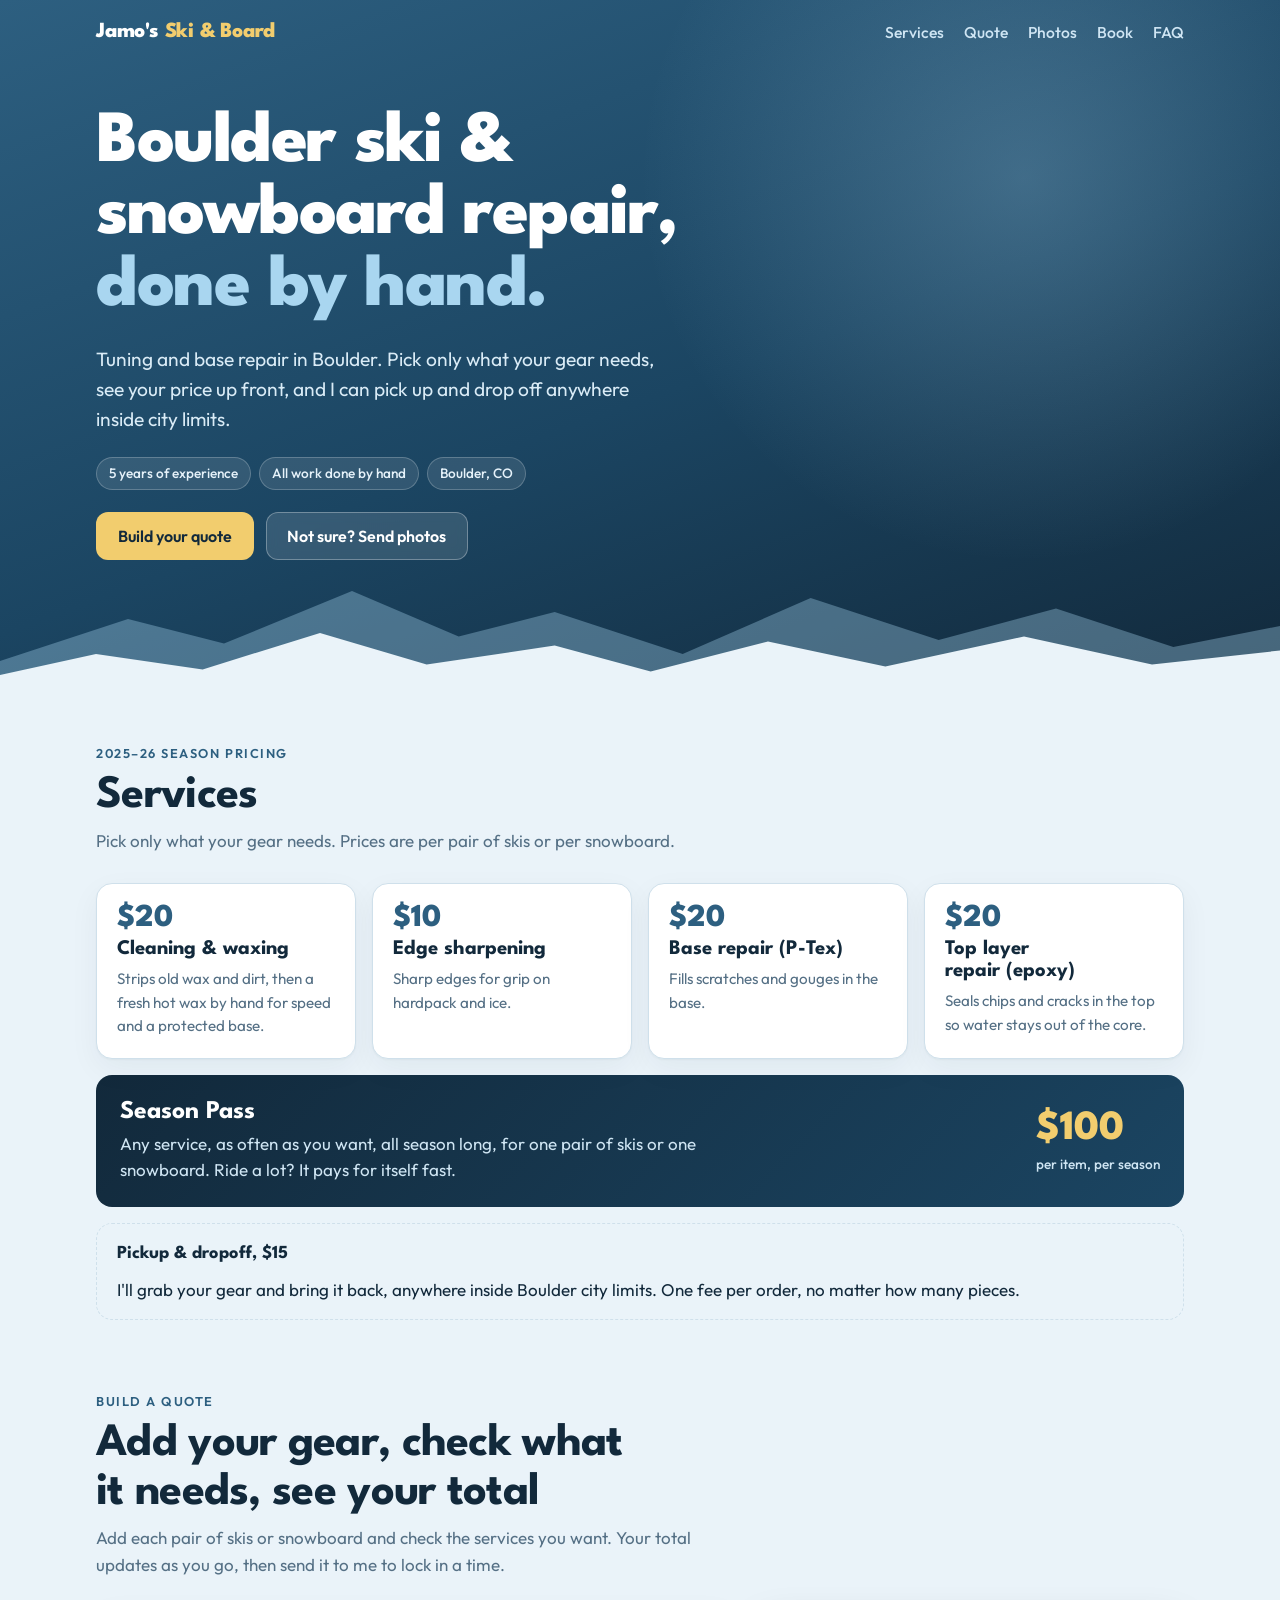
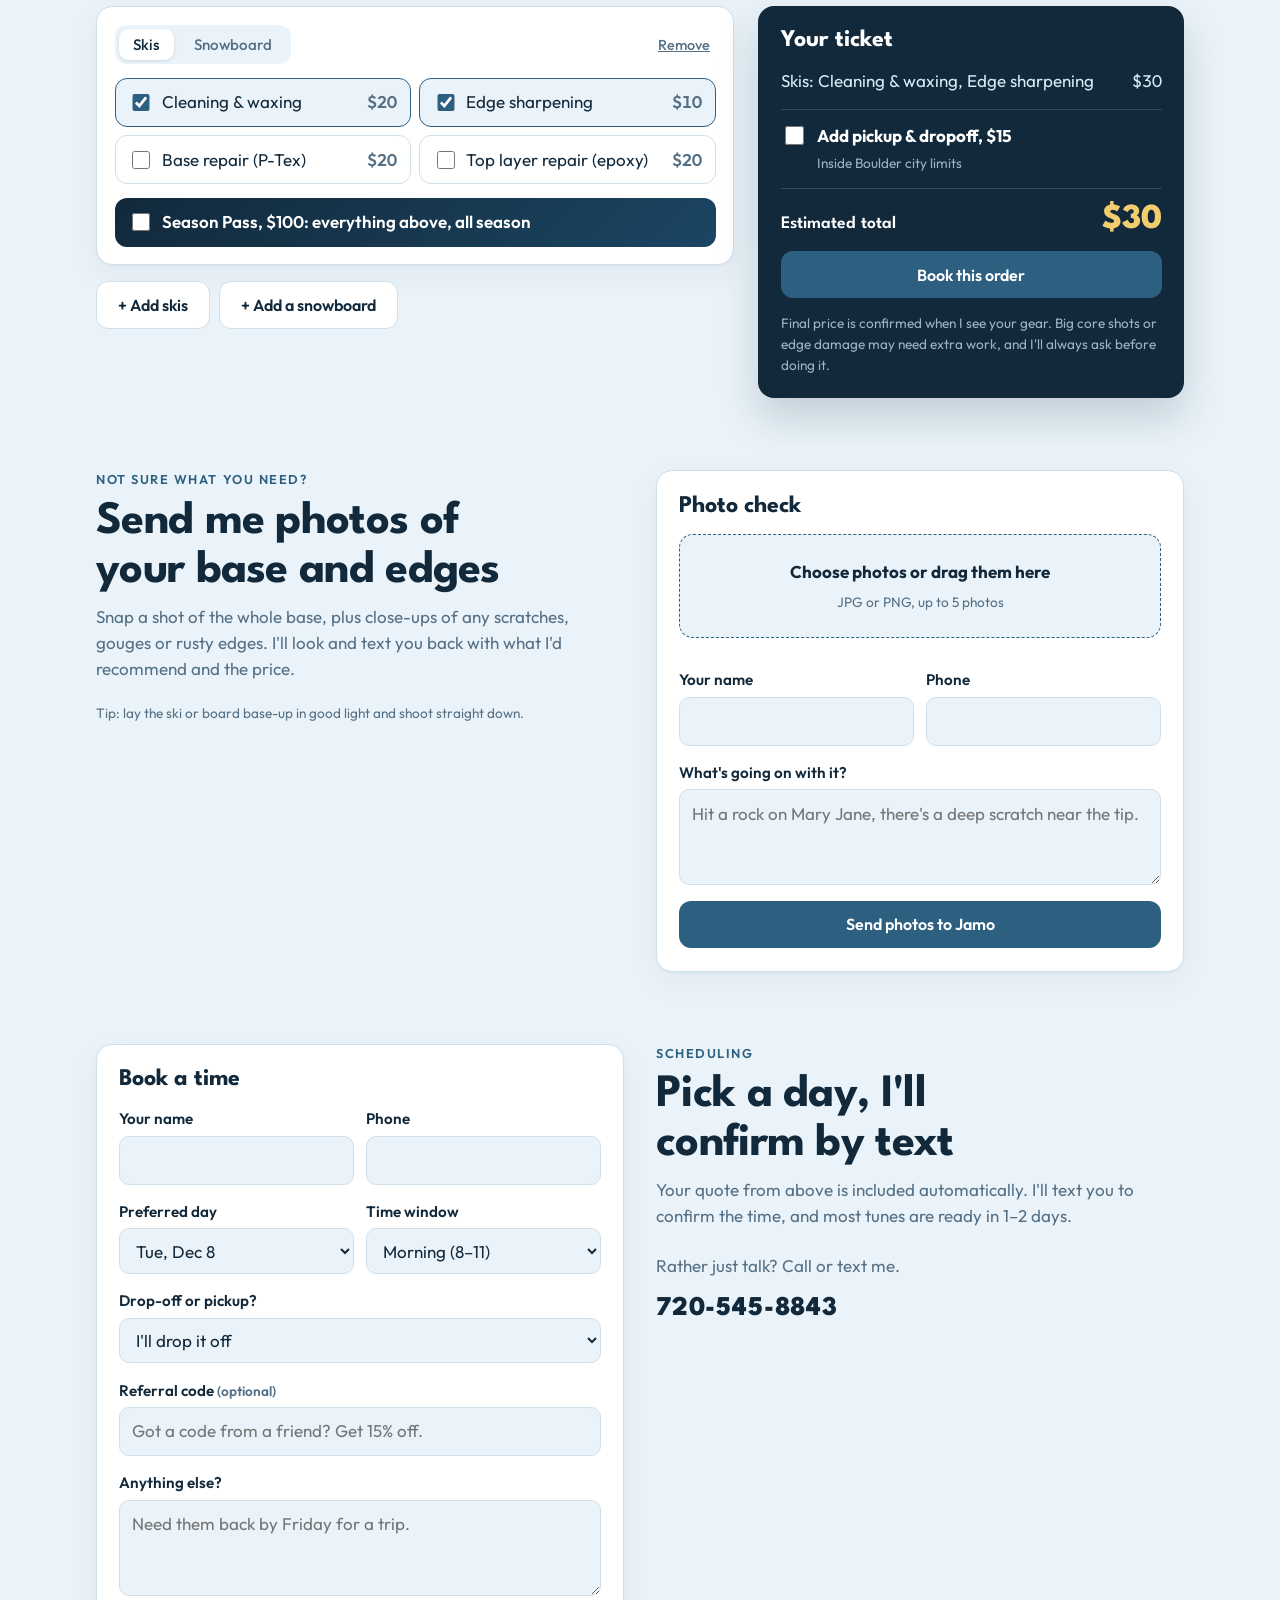
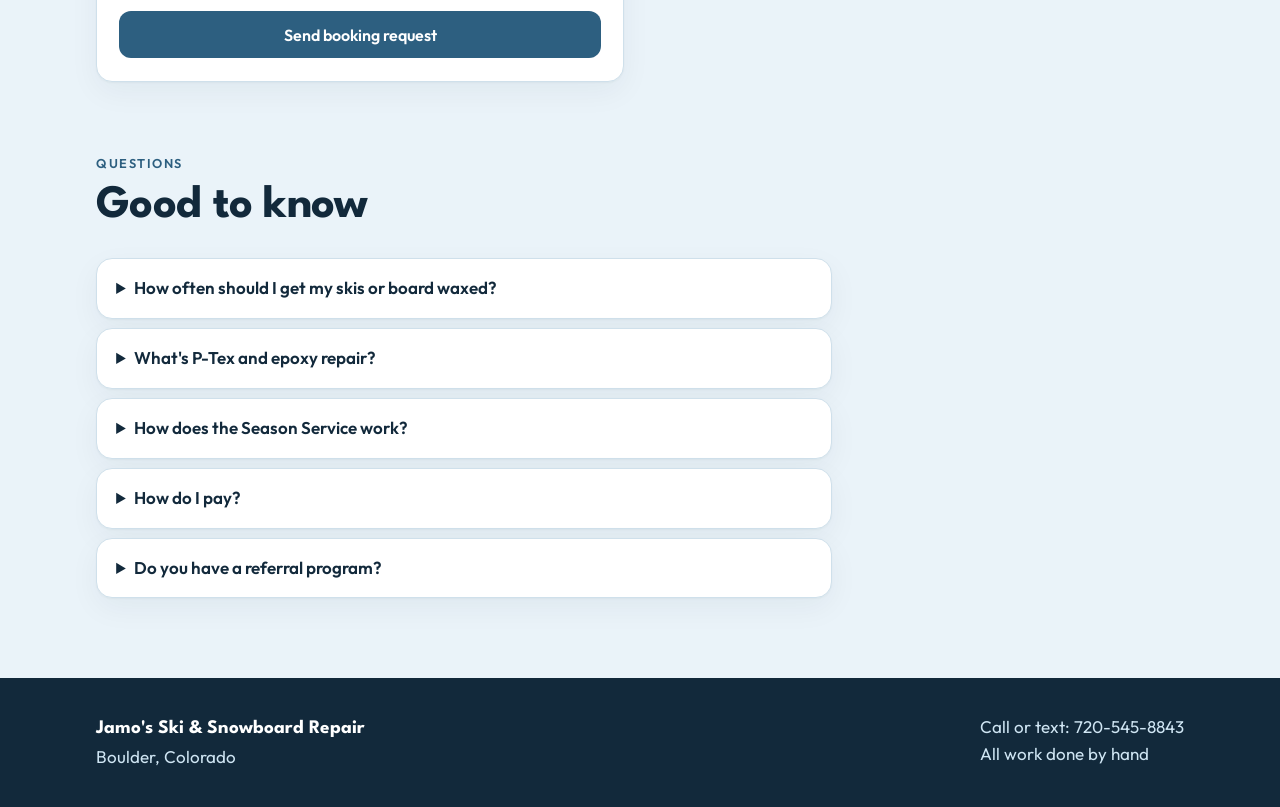
==== commit 051396ac: "Update site Co-Authored-By: Claude Opus 5.5 (1M context) <noreply@anthropic.com> Claude-Session: htt" ====
--- a/index.html
+++ b/index.html
@@ -315,13 +315,14 @@
           <select id="b-how"><option value="drop">I'll drop it off</option><option value="pickup">Pick it up from me ($15)</option></select>
         </div>
         <div class="field" id="addr-field" hidden><label for="b-addr">Pickup address in Boulder</label><input id="b-addr" autocomplete="street-address"></div>
-        <div class="field"><label for="b-ref">Referral code <span class="fine">(optional)</span></label><input id="b-ref" autocomplete="off" autocapitalize="characters" placeholder="Got a code from a friend? Enter it here."></div>
+        <div class="field"><label for="b-ref">Referral code <span class="fine">(optional)</span></label><input id="b-ref" autocomplete="off" autocapitalize="characters" placeholder="Got a code from a friend? Get 15% off."></div>
         <div class="field"><label for="b-notes">Anything else?</label><textarea id="b-notes" placeholder="Need them back by Friday for a trip."></textarea></div>
         <input type="text" class="hp" id="b-hp" tabindex="-1" autocomplete="off" aria-hidden="true">
         <button class="btn btn-ink" type="submit" id="book-send">Send booking request</button>
         <div class="result" id="book-done" hidden>
           <strong>Got it, thanks!</strong>
           <p>Your request is in. I'll text you soon to confirm your time.</p>
+          <p id="ref-note" hidden></p>
           <p id="my-code" hidden>Your referral code is <strong id="my-code-val"></strong>. Share it with friends and get $5 back every time someone new books with it.</p>
         </div>
         <div class="result" id="book-result" hidden>
@@ -351,7 +352,7 @@
       <details class="card"><summary>What's P-Tex and epoxy repair?</summary><p>P-Tex fills scratches and gouges in the base so it glides and doesn't soak up water. Epoxy repairs cracks and chips in the top layer so water can't get into the core.</p></details>
       <details class="card"><summary>How does the Season Service work?</summary><p>One payment of $100 covers every service, as many times as you need, on that pair of skis or snowboard for the whole season.</p></details>
       <details class="card"><summary>How do I pay?</summary><p>Cash, Venmo or Zelle when you get your gear back. Card payments are coming soon.</p></details>
-      <details class="card"><summary>Do you have a referral program?</summary><p>Yes. Every booking gets you your own referral code. When a friend books for the first time with your code, you get $5 back.</p></details>
+      <details class="card"><summary>Do you have a referral program?</summary><p>Yes. Every booking gets you your own referral code. When a friend books for the first time with your code, they get 15% off and you get $5 back.</p></details>
     </div>
   </section>
 </main>
@@ -380,7 +381,8 @@
   var INBOX_URL = "https://script.google.com/macros/s/AKfycbz-ndjSfm58u5Q4eGCnBXDsXTzqFZ1IysnFBjysduyxYPyUTSX2EEIMu6PfscgZLMHC/exec";
 
   var $ = function (id) { return document.getElementById(id); };
-  var money = function (n) { return "$" + n; };
+  var money = function (n) { return "$" + (n % 1 ? n.toFixed(2) : n); };
+  var REF_OFF = 0.15;
   var byId = {}; SERVICES.forEach(function (t) { byId[t.id] = t; });
 
   $("svcs").innerHTML = SERVICES.map(function (t) {
@@ -412,7 +414,10 @@
   function totals() {
     var sub = gear.reduce(function (s, g) { return s + itemPrice(g); }, 0);
     var pick = $("pickup").checked ? PICKUP : 0;
-    return { sub: sub, pick: pick, total: sub + pick };
+    var full = sub + pick;
+    // 15% off with a friend's referral code. The sheet checks the code and confirms it.
+    var off = $("b-ref").value.trim() ? Math.round(full * REF_OFF * 100) / 100 : 0;
+    return { sub: sub, pick: pick, full: full, off: off, total: full - off };
   }
 
   function describe(g) {
@@ -424,7 +429,8 @@
     var t = totals();
     $("lines").innerHTML = gear.length ? gear.map(function (g) {
       return "<li><span>" + g.kind + ": " + describe(g) + "</span><span>" + money(itemPrice(g)) + "</span></li>";
-    }).join("") + (t.pick ? "<li><span>Pickup &amp; dropoff</span><span>" + money(PICKUP) + "</span></li>" : "")
+    }).join("") + (t.pick ? "<li><span>Pickup &amp; dropoff</span><span>" + money(PICKUP) + "</span></li>" : "") +
+      (t.off ? "<li><span>Referral discount (15%)</span><span>−" + money(t.off) + "</span></li>" : "")
       : '<li class="empty">Add skis or a snowboard to start.</li>';
     $("total").textContent = money(t.total);
   }
@@ -445,6 +451,7 @@
   document.querySelectorAll("[data-add]").forEach(function (b) {
     b.addEventListener("click", function () { gear.push({ kind: b.dataset.add, picks: [], season: false }); renderGear(); });
   });
+  $("b-ref").addEventListener("input", renderTicket);
   $("pickup").addEventListener("change", function () {
     $("b-how").value = $("pickup").checked ? "pickup" : "drop"; syncAddr(); renderTicket();
   });
@@ -516,10 +523,14 @@
       name: $("b-name").value, phone: $("b-phone").value,
       day: $("b-date").value, time: $("b-time").value,
       method: $("b-how").value === "pickup" ? "Pickup" : "Drop-off", address: $("b-addr").value,
-      order: orderText(), total: money(totals().total), notes: $("b-notes").value,
+      order: orderText(), total: money(totals().total), subtotal: totals().full, notes: $("b-notes").value,
       referral: $("b-ref").value
     }).then(function (res) {
       $("my-code").hidden = !res.code; $("my-code-val").textContent = res.code || "";
+      var note = "";
+      if (res.discount) note = "Your 15% referral discount (" + money(res.discount) + ") is applied. Estimated total: " + res.total + ".";
+      else if (res.refNote) note = res.refNote + " Your estimated total is " + res.total + ".";
+      $("ref-note").textContent = note; $("ref-note").hidden = !note;
       $("book-done").hidden = false; busy(btn, false, "Send booking request");
     }, function () {
       // If sending fails, give them the text version so the request isn't lost.
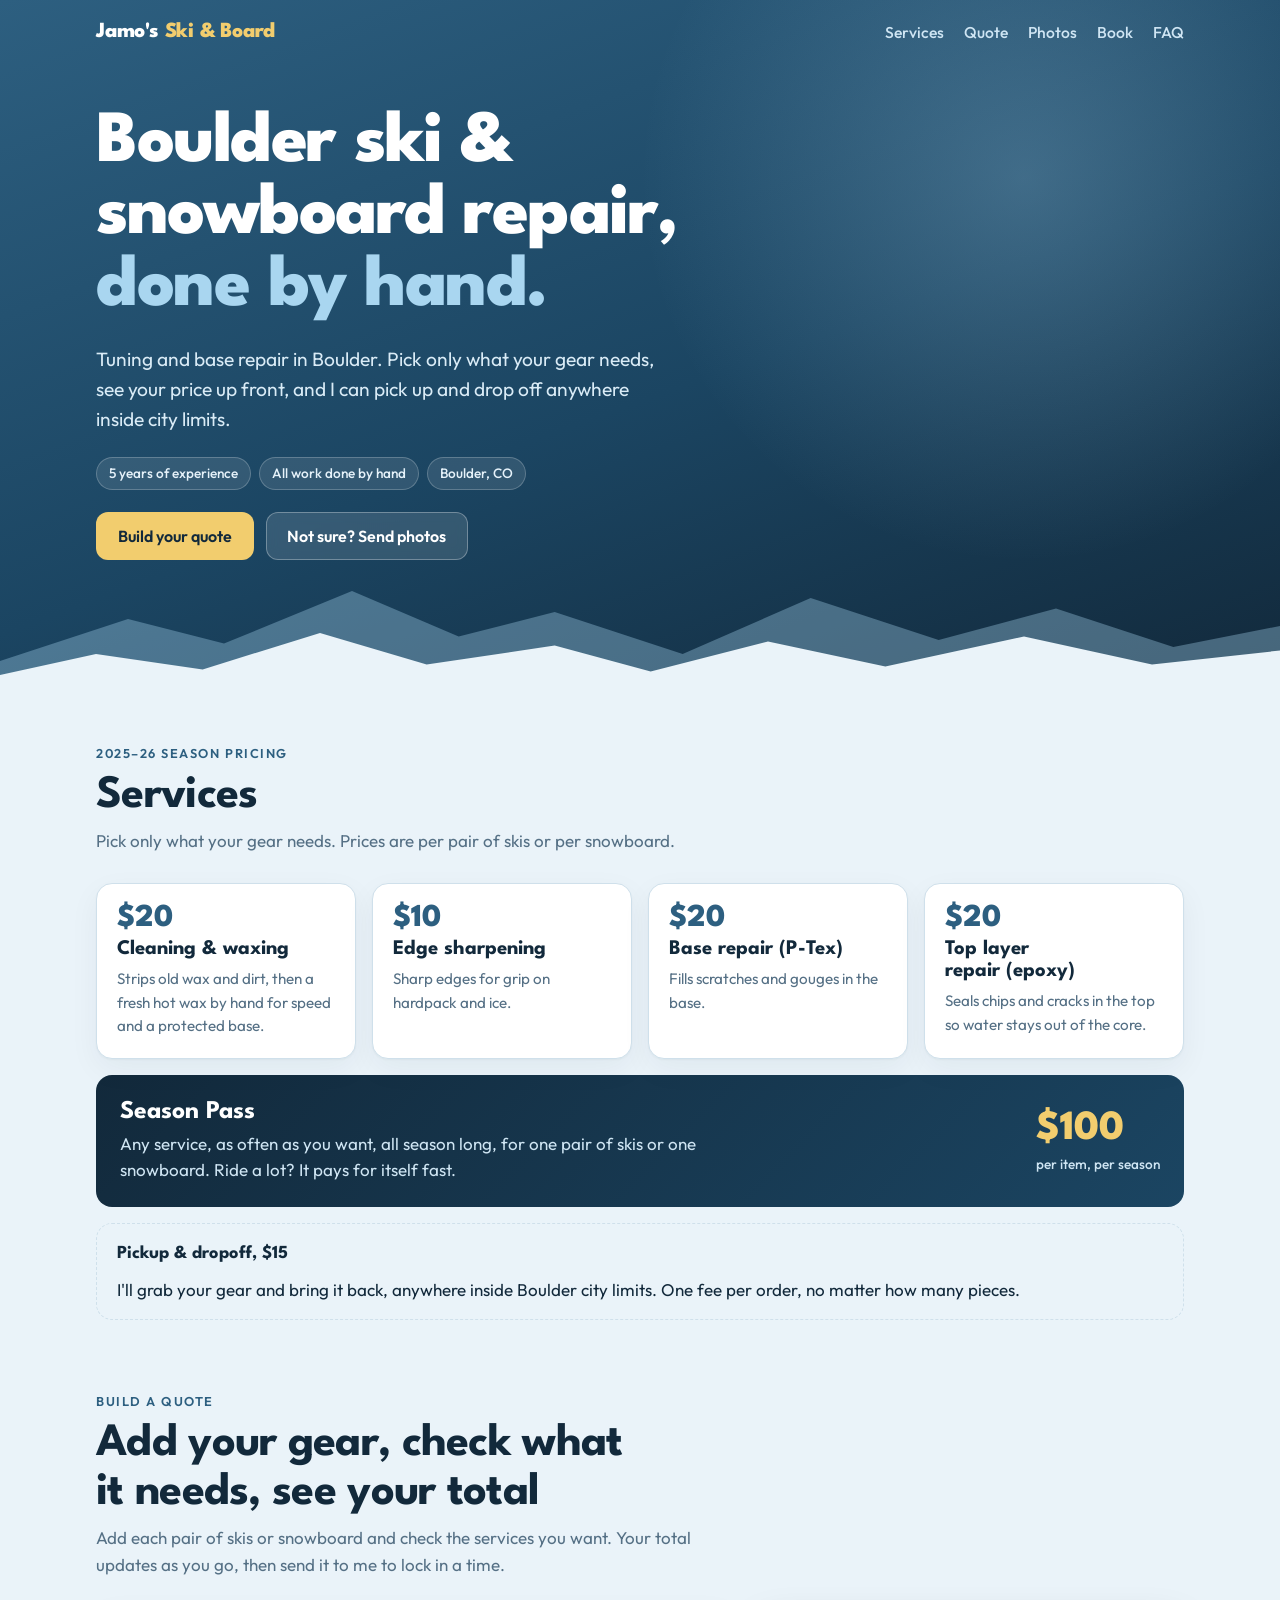
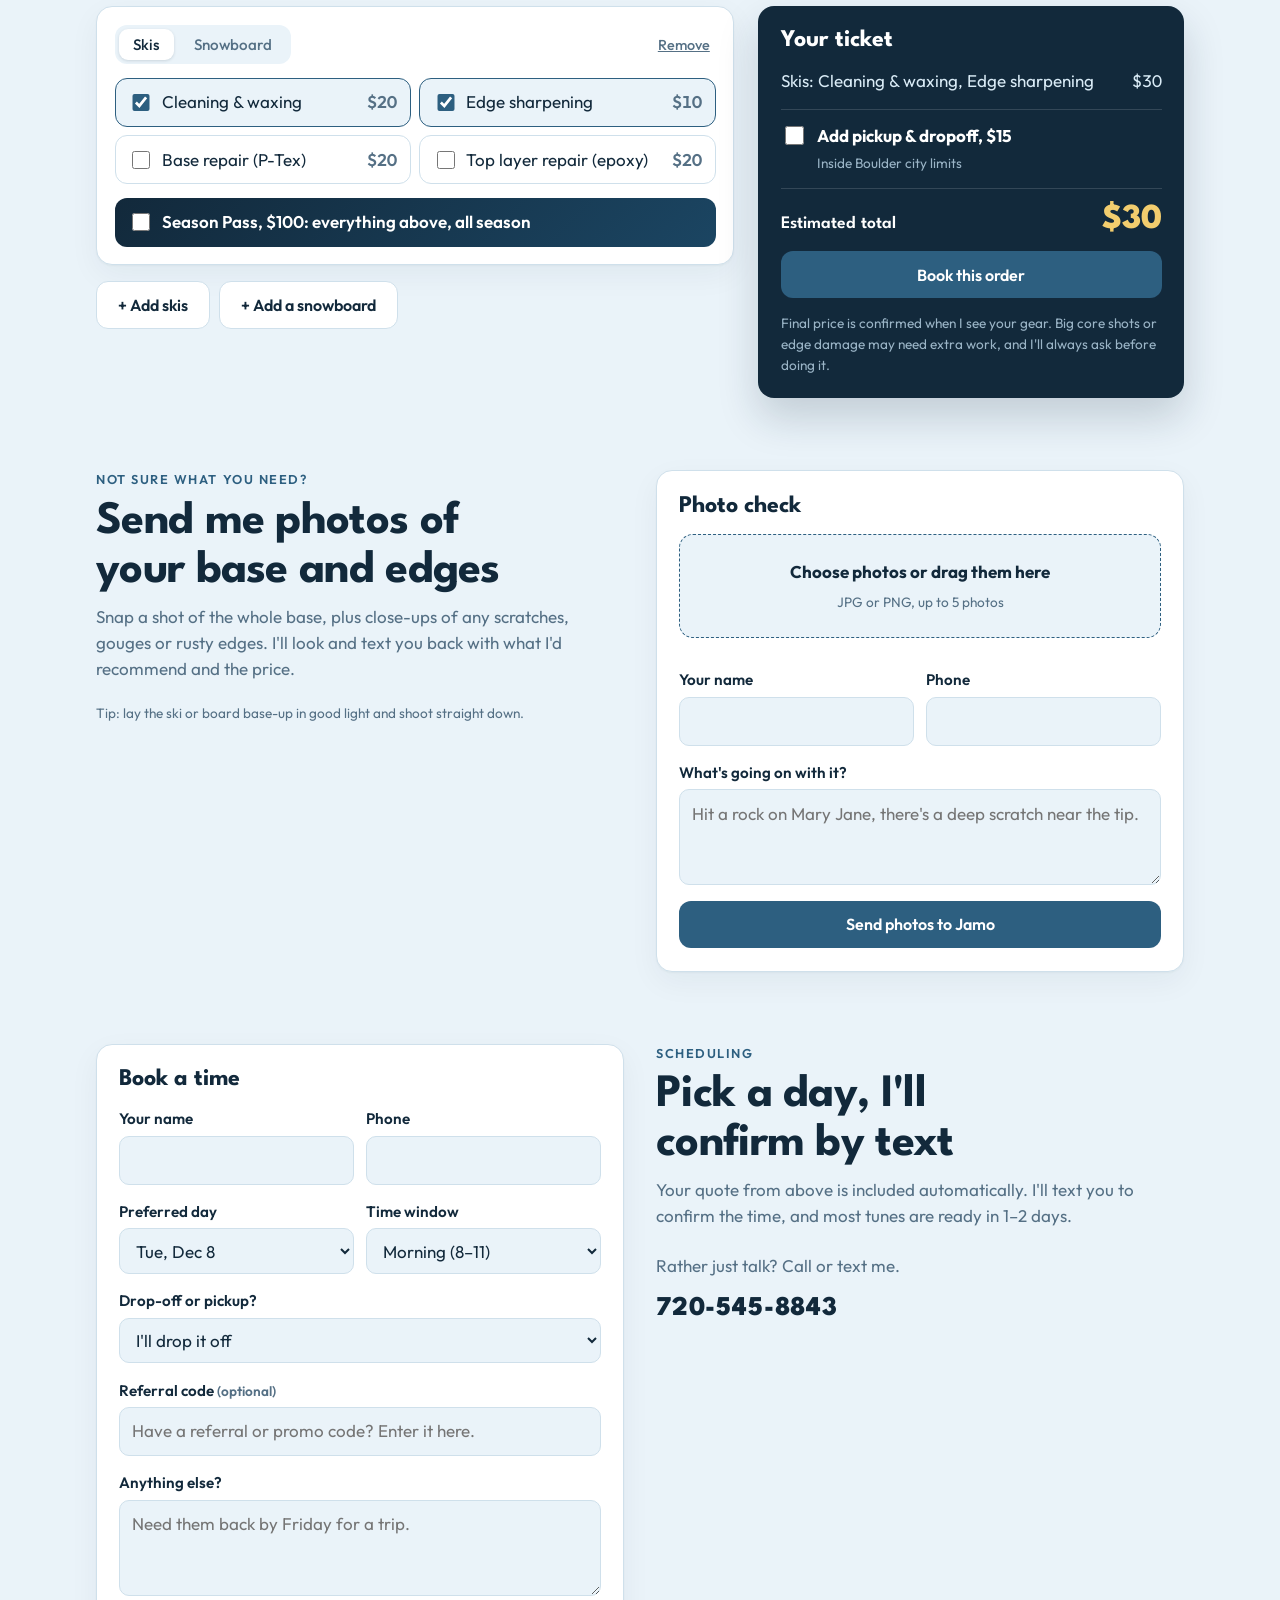
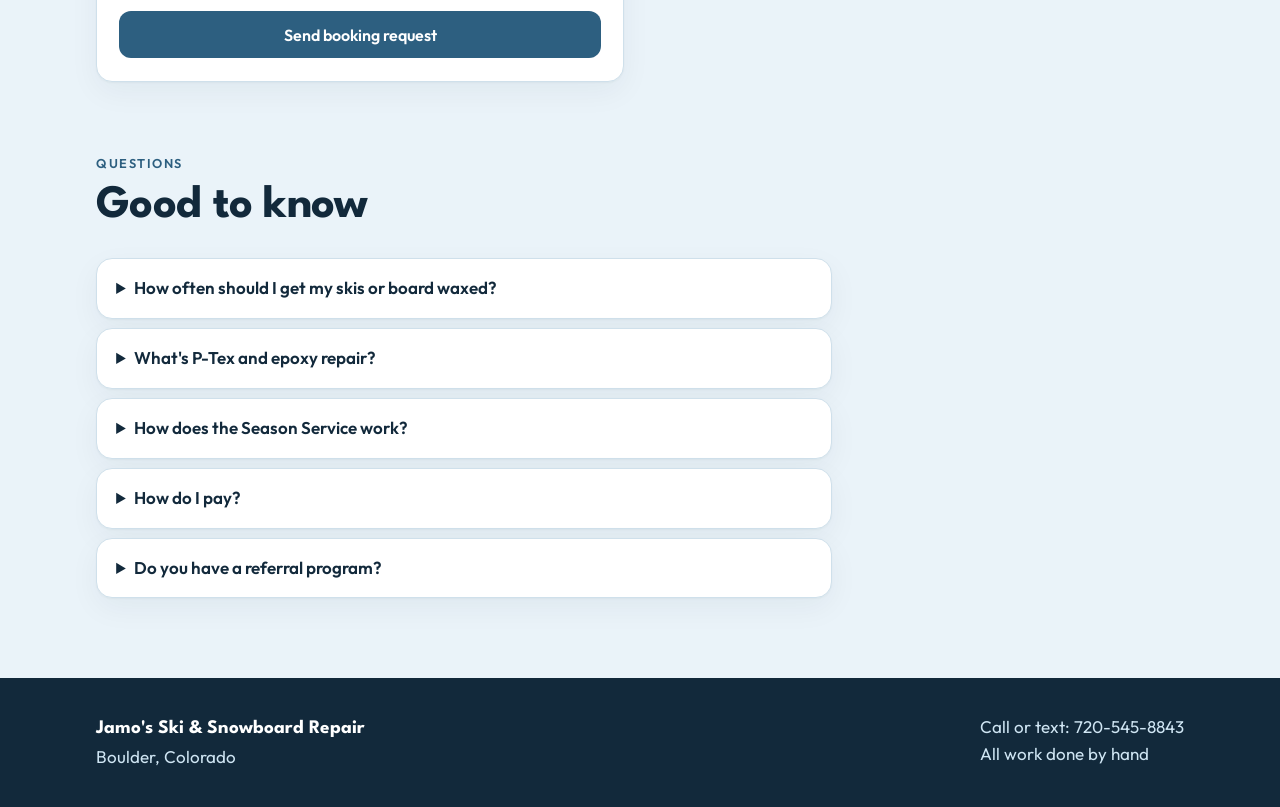
==== commit 00b43185: "Update site" ====
--- a/index.html
+++ b/index.html
@@ -315,7 +315,7 @@
           <select id="b-how"><option value="drop">I'll drop it off</option><option value="pickup">Pick it up from me ($15)</option></select>
         </div>
         <div class="field" id="addr-field" hidden><label for="b-addr">Pickup address in Boulder</label><input id="b-addr" autocomplete="street-address"></div>
-        <div class="field"><label for="b-ref">Referral code <span class="fine">(optional)</span></label><input id="b-ref" autocomplete="off" autocapitalize="characters" placeholder="Got a code from a friend? Get 15% off."></div>
+        <div class="field"><label for="b-ref">Referral code <span class="fine">(optional)</span></label><input id="b-ref" autocomplete="off" autocapitalize="characters" placeholder="Have a referral or promo code? Enter it here."></div>
         <div class="field"><label for="b-notes">Anything else?</label><textarea id="b-notes" placeholder="Need them back by Friday for a trip."></textarea></div>
         <input type="text" class="hp" id="b-hp" tabindex="-1" autocomplete="off" aria-hidden="true">
         <button class="btn btn-ink" type="submit" id="book-send">Send booking request</button>
@@ -383,6 +383,9 @@
   var $ = function (id) { return document.getElementById(id); };
   var money = function (n) { return "$" + (n % 1 ? n.toFixed(2) : n); };
   var REF_OFF = 0.15;
+  // Influencer codes. Keep in sync with PROMO_CODES in the Google script.
+  var PROMOS = { VILL: 0.20, PEAKED: 0.20 };
+  function refCode() { return $("b-ref").value.toUpperCase().replace(/[^A-Z0-9]/g, ""); }
   var byId = {}; SERVICES.forEach(function (t) { byId[t.id] = t; });
 
   $("svcs").innerHTML = SERVICES.map(function (t) {
@@ -415,9 +418,10 @@
     var sub = gear.reduce(function (s, g) { return s + itemPrice(g); }, 0);
     var pick = $("pickup").checked ? PICKUP : 0;
     var full = sub + pick;
-    // 15% off with a friend's referral code. The sheet checks the code and confirms it.
-    var off = $("b-ref").value.trim() ? Math.round(full * REF_OFF * 100) / 100 : 0;
-    return { sub: sub, pick: pick, full: full, off: off, total: full - off };
+    // 15% off with a friend's referral code, or an influencer code's rate. The sheet checks the code and confirms it.
+    var code = refCode(), rate = code ? (PROMOS[code] || REF_OFF) : 0;
+    var off = Math.round(full * rate * 100) / 100;
+    return { sub: sub, pick: pick, full: full, off: off, rate: rate, promo: !!PROMOS[code], total: full - off };
   }
 
   function describe(g) {
@@ -430,7 +434,7 @@
     $("lines").innerHTML = gear.length ? gear.map(function (g) {
       return "<li><span>" + g.kind + ": " + describe(g) + "</span><span>" + money(itemPrice(g)) + "</span></li>";
     }).join("") + (t.pick ? "<li><span>Pickup &amp; dropoff</span><span>" + money(PICKUP) + "</span></li>" : "") +
-      (t.off ? "<li><span>Referral discount (15%)</span><span>−" + money(t.off) + "</span></li>" : "")
+      (t.off ? "<li><span>" + (t.promo ? refCode() + " discount" : "Referral discount") + " (" + Math.round(t.rate * 100) + "%)</span><span>−" + money(t.off) + "</span></li>" : "")
       : '<li class="empty">Add skis or a snowboard to start.</li>';
     $("total").textContent = money(t.total);
   }
@@ -528,7 +532,7 @@
     }).then(function (res) {
       $("my-code").hidden = !res.code; $("my-code-val").textContent = res.code || "";
       var note = "";
-      if (res.discount) note = "Your 15% referral discount (" + money(res.discount) + ") is applied. Estimated total: " + res.total + ".";
+      if (res.discount) note = "Your discount (" + money(res.discount) + ") is applied. Estimated total: " + res.total + ".";
       else if (res.refNote) note = res.refNote + " Your estimated total is " + res.total + ".";
       $("ref-note").textContent = note; $("ref-note").hidden = !note;
       $("book-done").hidden = false; busy(btn, false, "Send booking request");
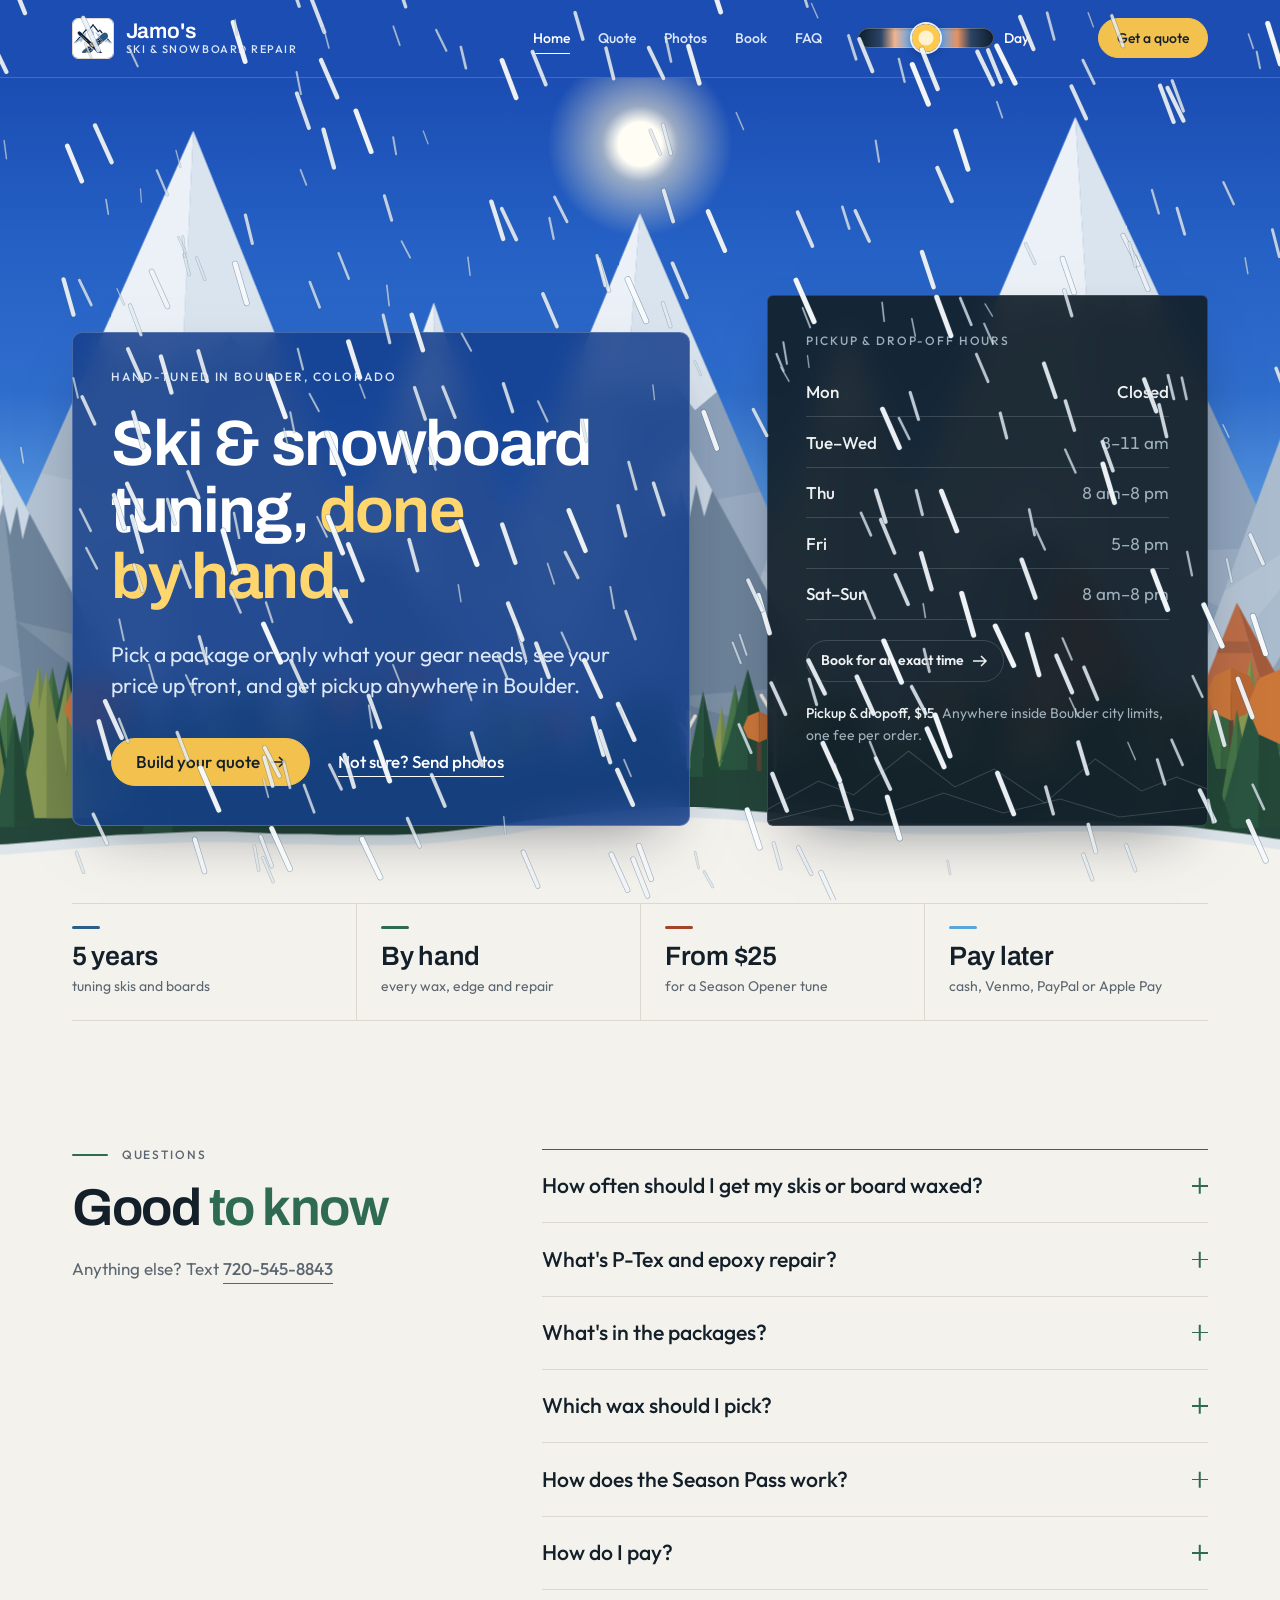
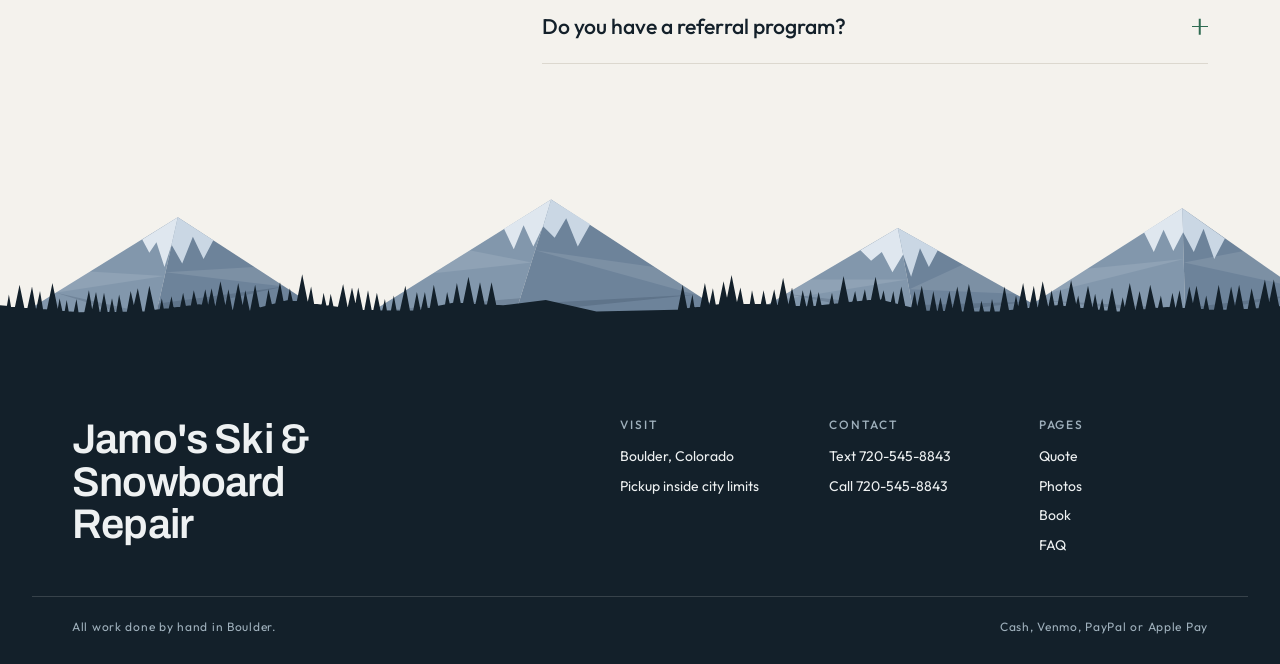
==== commit 689a974a: "Update site Co-Authored-By: Claude Opus 5.5 (1M context) <noreply@anthropic.com> Claude-Session: htt" ====
--- a/index.html
+++ b/index.html
@@ -5,601 +5,112 @@
 <meta name="viewport" content="width=device-width, initial-scale=1, viewport-fit=cover">
 <title>Jamo's Ski &amp; Snowboard Repair | Tuning &amp; Repair in Boulder, CO</title>
 <meta name="claude:viewport-fit-sides" content="cover">
-<meta name="description" content="Hand-done ski and snowboard tuning and repair in Boulder, CO. Waxing, edge sharpening, P-Tex and epoxy repair, with pickup and dropoff inside Boulder city limits.">
+<meta name="description" content="Hand-done ski and snowboard tuning and repair in Boulder, CO. Waxing, edge sharpening, P-Tex and epoxy repair, packages from $25, with pickup and dropoff inside Boulder city limits.">
+<link rel="canonical" href="https://jamoskiandboard.com/">
+<link rel="icon" type="image/png" href="images/favicon.png">
+<link rel="apple-touch-icon" href="images/apple-touch-icon.png">
+<meta property="og:site_name" content="Jamo's Ski &amp; Snowboard Repair">
+<meta name="application-name" content="Jamo's Ski &amp; Snowboard Repair">
+<meta property="og:title" content="Jamo's Ski &amp; Snowboard Repair">
+<meta property="og:description" content="Hand-done ski and snowboard tuning and repair in Boulder, CO. Waxing, edge sharpening, P-Tex and epoxy repair, packages from $25, with pickup and dropoff inside Boulder city limits.">
+<meta property="og:image" content="https://jamoskiandboard.com/images/logo-banner-with-text-1200x628.jpg">
+<meta property="og:url" content="https://jamoskiandboard.com/">
 <script type="application/ld+json">
-{"@context":"https://schema.org","@type":"LocalBusiness","name":"Jamo's Ski & Snowboard Repair","description":"Hand-done ski and snowboard tuning and repair in Boulder, CO, with pickup and dropoff inside Boulder city limits.","url":"https://jamesonjdavis-maker.github.io/Jamo-Ski-Board-Repair/","telephone":"+1-720-545-8843","image":"https://jamesonjdavis-maker.github.io/Jamo-Ski-Board-Repair/images/logo-square-1200x1200.jpg","priceRange":"$10-$100","areaServed":{"@type":"City","name":"Boulder, CO"},"address":{"@type":"PostalAddress","addressLocality":"Boulder","addressRegion":"CO","addressCountry":"US"},
-"makesOffer":[{"@type":"Offer","name":"Cleaning & waxing","price":"20","priceCurrency":"USD"},{"@type":"Offer","name":"Edge sharpening","price":"10","priceCurrency":"USD"},{"@type":"Offer","name":"Base repair (P-Tex)","price":"20","priceCurrency":"USD"},{"@type":"Offer","name":"Top layer repair (epoxy)","price":"20","priceCurrency":"USD"},{"@type":"Offer","name":"Season Pass","price":"100","priceCurrency":"USD"}]}
+{"@context": "https://schema.org", "@type": "LocalBusiness", "name": "Jamo's Ski & Snowboard Repair", "description": "Hand-done ski and snowboard tuning and repair in Boulder, CO, with pickup and dropoff inside Boulder city limits.", "url": "https://jamoskiandboard.com/", "telephone": "+1-720-545-8843", "image": "https://jamoskiandboard.com/images/logo-square-1200x1200.jpg", "priceRange": "$20-$100", "areaServed": {"@type": "City", "name": "Boulder, CO"}, "address": {"@type": "PostalAddress", "addressLocality": "Boulder", "addressRegion": "CO", "addressCountry": "US"}, "makesOffer": [{"@type": "Offer", "name": "Clean, wax & sharpen", "price": "30", "priceCurrency": "USD"}, {"@type": "Offer", "name": "Base repair (P-Tex)", "price": "20", "priceCurrency": "USD"}, {"@type": "Offer", "name": "Top layer repair (epoxy)", "price": "20", "priceCurrency": "USD"}, {"@type": "Offer", "name": "The Ultra package", "price": "50", "priceCurrency": "USD"}, {"@type": "Offer", "name": "Season Opener package", "price": "25", "priceCurrency": "USD"}, {"@type": "Offer", "name": "Season Pass", "price": "100", "priceCurrency": "USD"}]}
 </script>
 <script type="application/ld+json">
-{"@context":"https://schema.org","@type":"FAQPage","mainEntity":[
-{"@type":"Question","name":"How often should I get my skis or board waxed?","acceptedAnswer":{"@type":"Answer","text":"Every 4–6 days on the snow is a good rule. If the base looks dry and white near the edges, it's time."}},
-{"@type":"Question","name":"What's P-Tex and epoxy repair?","acceptedAnswer":{"@type":"Answer","text":"P-Tex fills scratches and gouges in the base so it glides and doesn't soak up water. Epoxy repairs cracks and chips in the top layer so water can't get into the core."}},
-{"@type":"Question","name":"How does the Season Pass work?","acceptedAnswer":{"@type":"Answer","text":"One payment of $100 covers every service, as many times as you need, on that pair of skis or snowboard for the whole season."}},
-{"@type":"Question","name":"Do you offer pickup in Boulder?","acceptedAnswer":{"@type":"Answer","text":"Yes. Pickup and dropoff anywhere inside Boulder city limits is $15 per order."}}]}
+{"@context": "https://schema.org", "@type": "FAQPage", "mainEntity": [{"@type": "Question", "name": "How often should I get my skis or board waxed?", "acceptedAnswer": {"@type": "Answer", "text": "Every 4–6 days on the snow is a good rule. If the base looks dry and white near the edges, it's time."}}, {"@type": "Question", "name": "What's P-Tex and epoxy repair?", "acceptedAnswer": {"@type": "Answer", "text": "P-Tex fills scratches and gouges in the base so it glides and doesn't soak up water. Epoxy repairs cracks and chips in the top layer so water can't get into the core."}}, {"@type": "Question", "name": "What's in the packages?", "acceptedAnswer": {"@type": "Answer", "text": "The Ultra is everything for $50: cleaning, waxing and edge sharpening, P-Tex base repair and epoxy top repair, a $70 value. The Season Opener is a full clean, wax and edge sharpening for $25, a $30 value. Both come with Universal wax. A temperature wax is $5 more."}}, {"@type": "Question", "name": "How does the Season Pass work?", "acceptedAnswer": {"@type": "Answer", "text": "One payment of $100 covers every service, as many times as you need, on that pair of skis or snowboard for the whole season."}}, {"@type": "Question", "name": "Do you offer pickup in Boulder?", "acceptedAnswer": {"@type": "Answer", "text": "Yes. Pickup and dropoff anywhere inside Boulder city limits is $15 per order."}}]}
 </script>
-<link rel="icon" type="image/png" href="images/favicon.png">
-<link rel="apple-touch-icon" href="images/apple-touch-icon.png">
+<script type="application/ld+json">
+{"@context": "https://schema.org", "@type": "WebSite", "name": "Jamo's Ski & Snowboard Repair", "alternateName": ["Jamo's Ski & Board Repair", "Jamo's Repair"], "url": "https://jamoskiandboard.com/"}
+</script>
 <meta name="msvalidate.01" content="A97E179A5B7EF74F52CB6F0EF244E705" />
-<link rel="canonical" href="https://jamesonjdavis-maker.github.io/Jamo-Ski-Board-Repair/">
-<meta property="og:site_name" content="Jamo's Ski &amp; Snowboard Repair">
-<meta name="application-name" content="Jamo's Ski &amp; Snowboard Repair">
-<script type="application/ld+json">
-{"@context":"https://schema.org","@type":"WebSite","name":"Jamo's Ski & Snowboard Repair","alternateName":["Jamo's Ski & Board Repair","Jamo's Repair"],"url":"https://jamesonjdavis-maker.github.io/Jamo-Ski-Board-Repair/"}
-</script>
-<meta property="og:title" content="Jamo's Ski &amp; Snowboard Repair">
-<meta property="og:description" content="Hand-done ski and snowboard tuning and repair in Boulder, CO. Pickup and dropoff in Boulder.">
-<meta property="og:image" content="https://jamesonjdavis-maker.github.io/Jamo-Ski-Board-Repair/images/logo-banner-with-text-1200x628.jpg">
-<meta property="og:url" content="https://jamesonjdavis-maker.github.io/Jamo-Ski-Board-Repair/">
 <link rel="preconnect" href="https://fonts.googleapis.com">
-<link rel="stylesheet" href="https://fonts.googleapis.com/css2?family=League+Spartan:wght@600;700;800&family=Outfit:wght@400;500;600&display=swap">
-<style>
-/* Layout: "Flyer Refresh". Flyer navy-to-blue hero with glass buttons and a mountain edge, then airy ice-blue page with white rounded cards; the order ticket is the one dark navy object, with a gold total. */
-:root {
-  --bg: #eaf3f9;
-  --surface: #ffffff;
-  --ink: #12293b;
-  --muted: #557085;
-  --line: #cfe0eb;
-  --blue: #2d5f80;
-  --navy: #12293b;
-  --ice: #a9d6f0;
-  --gold: #f2cd6e;
-  --on-gold: #12293b;
-  --accent: #2d5f80;
-  --check: #2d5f80;
-  --font-display: "League Spartan", "Futura", "Avenir Next", system-ui, sans-serif;
-  --font-body: "Outfit", "Avenir Next", "Segoe UI", system-ui, sans-serif;
-}
-@media (prefers-color-scheme: dark) {
-  :root:not([data-theme="light"]) {
-    --bg: #0b1824; --surface: #132637; --ink: #e7f1f8; --muted: #9ab4c6; --line: #22405a;
-    --navy: #07121c; --accent: #8ccbef; --check: #8ccbef; color-scheme: dark;
-  }
-}
-:root[data-theme="dark"] {
-  --bg: #0b1824; --surface: #132637; --ink: #e7f1f8; --muted: #9ab4c6; --line: #22405a;
-  --navy: #07121c; --accent: #8ccbef; --check: #8ccbef; color-scheme: dark;
-}
-
-* { box-sizing: border-box; }
-body { margin: 0; }
-img { max-width: 100%; }
-[hidden] { display: none !important; }
-body { background: var(--bg); color: var(--ink); font-family: var(--font-body); font-size: 1.0625rem; line-height: 1.55; }
-h1, h2, h3 { font-family: var(--font-display); line-height: 1.05; text-wrap: balance; margin: 0; }
-p { margin: 0; }
-a { color: var(--accent); }
-:focus-visible { outline: 3px solid var(--gold); outline-offset: 2px; }
-.wrap { max-width: 70rem; margin: 0 auto; padding-left: max(16px, env(safe-area-inset-left, 0px)); padding-right: max(16px, env(safe-area-inset-right, 0px)); }
-
-/* Hero */
-.mast { background: linear-gradient(160deg, #2d5f80 0%, #1b4562 55%, #12293b 100%); color: #fff; position: relative; overflow: hidden; }
-.mast::after { content: ""; position: absolute; inset: -30% -10% auto auto; width: 60%; aspect-ratio: 1; background: radial-gradient(closest-side, rgba(169,214,240,.25), transparent); pointer-events: none; }
-.mast .wrap { padding-block: 1.25rem 8rem; position: relative; z-index: 1; display: grid; gap: 1.4rem; }
-.topbar { display: flex; flex-wrap: wrap; align-items: center; justify-content: space-between; gap: .75rem 1.5rem; }
-.logo { font: 800 1.35rem var(--font-display); color: #fff; text-decoration: none; letter-spacing: -.01em; }
-.logo span { color: var(--gold); }
-.mast nav { display: flex; flex-wrap: wrap; gap: .25rem 1.25rem; font-weight: 500; font-size: .98rem; }
-.mast nav a { color: #cfe5f3; text-decoration: none; }
-.mast nav a:hover { color: #fff; }
-.mast h1 { margin-top: 2.5rem; font-size: clamp(2.5rem, 7vw, 4.6rem); font-weight: 800; letter-spacing: -.02em; max-width: 14ch; line-height: .98; }
-.mast h1 em { font-style: normal; color: var(--ice); }
-.mast .lede { max-width: 36rem; font-size: 1.2rem; color: #d9ebf6; }
-.proof { display: flex; flex-wrap: wrap; gap: .5rem; }
-.proof span { font-size: .85rem; font-weight: 500; padding: .3rem .75rem; border-radius: 999px; background: rgba(255,255,255,.1); border: 1px solid rgba(255,255,255,.22); color: #e6f2fa; }
-.cta { display: flex; flex-wrap: wrap; gap: .75rem; }
-.btn { display: inline-flex; align-items: center; justify-content: center; gap: .5rem; font: 600 1rem var(--font-body); padding: .8rem 1.3rem; border-radius: 12px; border: 1px solid transparent; cursor: pointer; text-decoration: none; transition: transform .15s ease, background-color .15s ease; }
-.btn:hover { transform: translateY(-1px); }
-.btn-gold { background: var(--gold); color: var(--on-gold); }
-.btn-glass { background: rgba(255,255,255,.12); color: #fff; border-color: rgba(255,255,255,.3); backdrop-filter: blur(6px); }
-.btn-ink { background: var(--blue); color: #fff; }
-.btn-line { background: var(--surface); color: var(--ink); border-color: var(--line); }
-.mountains { position: absolute; left: 0; right: 0; bottom: -1px; width: 100%; height: 7rem; display: block; }
-.mountains .back { fill: var(--ice); opacity: .35; }
-.mountains .front { fill: var(--bg); }
-
-section { padding-block: 3.5rem 1rem; }
-.eyebrow { font-size: .8rem; font-weight: 600; text-transform: uppercase; letter-spacing: .12em; color: var(--accent); }
-.sec-head { display: grid; gap: .5rem; margin-bottom: 1.75rem; max-width: 40rem; }
-.sec-head h2 { font-size: clamp(2rem, 4.5vw, 2.9rem); letter-spacing: -.015em; }
-.sec-head p { color: var(--muted); }
-
-/* Cards */
-.card { background: var(--surface); border: 1px solid var(--line); border-radius: 16px; box-shadow: 0 1px 2px rgba(18,41,59,.04), 0 10px 30px rgba(18,41,59,.05); }
-
-/* Services */
-.svcs { display: grid; grid-template-columns: repeat(auto-fill, minmax(min(100%, 15rem), 1fr)); gap: 1rem; }
-.svc { padding: 1.25rem; display: grid; gap: .4rem; align-content: start; }
-.svc h3 { font-size: 1.3rem; font-weight: 700; }
-.svc .price { font: 800 2rem var(--font-display); color: var(--accent); font-variant-numeric: tabular-nums; }
-.svc p { color: var(--muted); font-size: .95rem; }
-.season { margin-top: 1rem; display: flex; flex-wrap: wrap; align-items: center; justify-content: space-between; gap: 1rem 2rem; padding: 1.5rem; border-radius: 16px; background: linear-gradient(135deg, #12293b, #1b4562); color: #fff; }
-.season h3 { font-size: 1.6rem; }
-.season p { color: #cfe5f3; max-width: 38rem; margin-top: .3rem; }
-.season .big { font: 800 2.6rem var(--font-display); color: var(--gold); line-height: 1; font-variant-numeric: tabular-nums; }
-.season .big small { display: block; font: 500 .85rem var(--font-body); color: #cfe5f3; margin-top: .25rem; }
-.addon { margin-top: 1rem; display: flex; flex-wrap: wrap; gap: .5rem 1rem; align-items: baseline; padding: 1rem 1.25rem; border: 1.5px dashed var(--line); border-radius: 16px; }
-.addon strong { font-family: var(--font-display); font-size: 1.15rem; }
-
-/* Quote builder */
-.builder { display: grid; grid-template-columns: minmax(0, 1.5fr) minmax(0, 1fr); gap: 1.5rem; align-items: start; }
-.gear-list { display: grid; gap: 1rem; }
-.gear { padding: 1.1rem; display: grid; gap: .85rem; }
-.gear-top { display: flex; flex-wrap: wrap; gap: .5rem; align-items: center; justify-content: space-between; }
-.gear-top .kind { display: flex; gap: .35rem; padding: .25rem; border-radius: 12px; background: var(--bg); }
-.chip { font: 500 .95rem var(--font-body); padding: .4rem .9rem; border-radius: 9px; border: none; background: transparent; color: var(--muted); cursor: pointer; }
-.chip[aria-pressed="true"] { background: var(--surface); color: var(--ink); box-shadow: 0 1px 3px rgba(18,41,59,.15); }
-.remove { background: none; border: none; color: var(--muted); font: 500 .9rem var(--font-body); cursor: pointer; text-decoration: underline; }
-.checks { display: grid; grid-template-columns: repeat(2, minmax(0, 1fr)); gap: .5rem; }
-.checks label { display: flex; gap: .6rem; align-items: center; justify-content: space-between; padding: .65rem .8rem; border-radius: 12px; border: 1.5px solid var(--line); background: var(--surface); cursor: pointer; transition: border-color .15s ease, background-color .15s ease; }
-.checks label span { display: flex; gap: .55rem; align-items: center; min-width: 0; }
-.checks input { width: 1.1rem; height: 1.1rem; accent-color: var(--check); flex: none; }
-.checks em { font-style: normal; font-weight: 600; font-variant-numeric: tabular-nums; color: var(--muted); }
-.checks label:has(input:checked) { border-color: var(--accent); background: var(--bg); }
-.checks.covered em { text-decoration: line-through; }
-.season-pick { display: flex; gap: .6rem; align-items: center; padding: .7rem .85rem; border-radius: 12px; background: linear-gradient(135deg, #12293b, #1b4562); color: #fff; font-weight: 600; cursor: pointer; }
-.season-pick input { width: 1.1rem; height: 1.1rem; accent-color: var(--gold); }
-.add-row { display: flex; flex-wrap: wrap; gap: .6rem; }
-
-.ticket { position: sticky; top: calc(env(safe-area-inset-top, 0px) + 1rem); background: #12293b; color: #fff; border-radius: 16px; padding: 1.4rem; display: grid; gap: .9rem; box-shadow: 0 20px 40px rgba(18,41,59,.18); }
-.ticket h3 { font-size: 1.5rem; }
-.lines { margin: 0; padding: 0; list-style: none; display: grid; gap: .45rem; font-variant-numeric: tabular-nums; color: #d9ebf6; }
-.lines li { display: flex; justify-content: space-between; gap: 1rem; }
-.lines li span:first-child { min-width: 0; }
-.lines .empty { color: #9ab4c6; }
-.toggle { display: flex; gap: .6rem; align-items: flex-start; padding-block: .8rem; border-block: 1px solid rgba(255,255,255,.14); cursor: pointer; }
-.toggle input { width: 1.2rem; height: 1.2rem; margin-top: .2rem; accent-color: var(--gold); }
-.total { display: flex; justify-content: space-between; align-items: baseline; font: 800 2.2rem var(--font-display); color: var(--gold); font-variant-numeric: tabular-nums; }
-.total span:first-child { font-size: 1.1rem; font-weight: 600; color: #fff; }
-.fine { color: var(--muted); font-size: .85rem; }
-.ticket .fine { color: #9ab4c6; }
-
-/* Forms */
-.two { display: grid; grid-template-columns: minmax(0, 1fr) minmax(0, 1fr); gap: 2rem; align-items: start; }
-.panel { padding: 1.4rem; display: grid; gap: .95rem; }
-.panel h3 { font-size: 1.5rem; }
-.field { display: grid; gap: .3rem; }
-.field label { font-weight: 600; font-size: .95rem; }
-.field input, .field textarea, .field select { font: inherit; color: var(--ink); background: var(--bg); border: 1.5px solid var(--line); border-radius: 10px; padding: .65rem .75rem; width: 100%; }
-.field input:focus, .field textarea:focus, .field select:focus { border-color: var(--accent); outline: none; }
-.field textarea { min-height: 6rem; resize: vertical; }
-.row2 { display: grid; grid-template-columns: minmax(0, 1fr) minmax(0, 1fr); gap: .75rem; }
-.drop { border: 1.5px dashed var(--accent); border-radius: 14px; padding: 1.5rem; text-align: center; display: grid; gap: .4rem; cursor: pointer; background: var(--bg); }
-.drop.over { background: var(--surface); }
-.thumbs { display: grid; grid-template-columns: repeat(auto-fill, minmax(5.5rem, 1fr)); gap: .5rem; }
-.thumbs img { width: 100%; aspect-ratio: 1; object-fit: cover; border-radius: 10px; border: 1px solid var(--line); }
-.result { display: grid; gap: .6rem; padding: 1rem; border-radius: 12px; background: var(--bg); border: 1.5px solid var(--accent); }
-.result pre { margin: 0; white-space: pre-wrap; font: .9rem/1.45 ui-monospace, "SF Mono", Menlo, monospace; overflow-x: auto; }
-.hp { position: absolute; left: -9999px; width: 1px; height: 1px; opacity: 0; }
-.btn[disabled] { opacity: .6; cursor: wait; transform: none; }
-.phone { font-family: var(--font-display); font-weight: 800; font-size: 1.7rem; letter-spacing: .03em; user-select: all; font-variant-numeric: tabular-nums; }
-
-.faq { display: grid; gap: .6rem; max-width: 46rem; }
-.faq details { padding: 1rem 1.2rem; }
-.faq summary { font-weight: 600; cursor: pointer; }
-.faq details p { margin-top: .5rem; color: var(--muted); }
-
-footer { margin-top: 4rem; background: var(--navy); color: #cfe5f3; }
-footer .wrap { padding-block: 2.25rem; display: flex; flex-wrap: wrap; gap: 1rem 2rem; justify-content: space-between; }
-footer strong { font-family: var(--font-display); color: #fff; font-size: 1.2rem; }
-
-@media (max-width: 760px) {
-  .builder, .two { grid-template-columns: minmax(0, 1fr); }
-  .ticket { position: static; }
-  .checks { grid-template-columns: minmax(0, 1fr); }
-  .mast h1 { margin-top: 1.5rem; }
-}
-@media (prefers-reduced-motion: reduce) { * { scroll-behavior: auto !important; transition: none !important; } }
-html { scroll-behavior: smooth; }
-</style>
+<link rel="stylesheet" href="https://fonts.googleapis.com/css2?family=Archivo:wght@500..700&family=Outfit:wght@400;500;600&display=swap">
+<link rel="stylesheet" href="assets/site.css">
+<script src="assets/sky.js"></script>
 </head>
 <body>
-<header class="mast">
-  <div class="wrap">
-    <div class="topbar">
-      <a class="logo" href="#">Jamo's <span>Ski &amp; Board</span></a>
-      <nav aria-label="Sections">
-        <a href="#services">Services</a>
-        <a href="#quote">Quote</a>
-        <a href="#photos">Photos</a>
-        <a href="#book">Book</a>
-        <a href="#faq">FAQ</a>
-      </nav>
-    </div>
-    <h1>Boulder ski &amp; snowboard repair, <em>done by hand.</em></h1>
-    <p class="lede">Tuning and base repair in Boulder. Pick only what your gear needs, see your price up front, and I can pick up and drop off anywhere inside city limits.</p>
-    <div class="proof"><span>5 years of experience</span><span>All work done by hand</span><span>Boulder, CO</span></div>
-    <div class="cta">
-      <a class="btn btn-gold" href="#quote">Build your quote</a>
-      <a class="btn btn-glass" href="#photos">Not sure? Send photos</a>
-    </div>
+<header class="site-header">
+  <div class="wrap bar">
+    <a class="brand" href="./"><img src="images/logo-mark.png" alt="" width="42" height="42"><span class="brand-name"><strong>Jamo's</strong><small>Ski &amp; Snowboard Repair</small></span></a>
+    <nav class="nav" aria-label="Pages">
+        <a href="./" aria-current="page">Home</a>
+        <a href="quote.html">Quote</a>
+        <a href="photos.html">Photos</a>
+        <a href="book.html">Book</a>
+        <a href="./#faq">FAQ</a>
+    </nav>
+    <label class="sky-dial" title="Drag the sun to change the time of day"><span class="sr-only">Time of day</span><input type="range" id="sky-dial" min="0" max="200" value="100" aria-valuetext="Day"><span class="sky-name" aria-hidden="true">Day</span></label>
+      <a class="btn btn-primary btn-sm nav-cta" href="quote.html">Get a quote</a>
   </div>
-  <svg class="mountains" viewBox="0 0 1200 160" preserveAspectRatio="none" aria-hidden="true">
-    <path class="back" d="M0 120 L120 60 L210 95 L330 20 L430 85 L520 50 L640 110 L760 30 L880 90 L990 45 L1100 100 L1200 70 L1200 160 L0 160 Z"/>
-    <path class="front" d="M0 140 L90 110 L190 132 L300 80 L400 125 L520 98 L610 135 L720 92 L830 128 L960 85 L1080 125 L1200 105 L1200 160 L0 160 Z"/>
-  </svg>
 </header>
 
 <main>
-  <section id="services" class="wrap">
-    <div class="sec-head">
-      <span class="eyebrow">2025–26 season pricing</span>
-      <h2>Services</h2>
-      <p>Pick only what your gear needs. Prices are per pair of skis or per snowboard.</p>
+  <section class="scene hero-scene">
+  <div class="wrap hero">
+    <div class="hero-copy">
+      <p class="eyebrow">Hand-tuned in Boulder, Colorado</p>
+      <h1>Ski &amp; snowboard tuning, <em>done by hand.</em></h1>
+      <p class="lede">Pick a package or only what your gear needs, see your price up front, and get pickup anywhere in Boulder.</p>
+      <div class="actions">
+        <a class="btn btn-primary" href="quote.html">Build your quote <svg class="arrow" viewBox="0 0 16 16" aria-hidden="true"><path d="M1 8h13M9 3l5 5-5 5"/></svg></a>
+        <a class="link-arrow" href="photos.html"><span>Not sure? Send photos</span></a>
+      </div>
+      <p class="codebar" id="codebar" hidden></p>
     </div>
-    <div class="svcs" id="svcs"></div>
-    <div class="season">
-      <div><h3>Season Pass</h3><p>Any service, as often as you want, all season long, for one pair of skis or one snowboard. Ride a lot? It pays for itself fast.</p></div>
-      <div class="big">$100<small>per item, per season</small></div>
-    </div>
-    <div class="addon">
-      <strong>Pickup &amp; dropoff, $15</strong>
-      <span>I'll grab your gear and bring it back, anywhere inside Boulder city limits. One fee per order, no matter how many pieces.</span>
-    </div>
+    <aside class="hero-panel" aria-label="Pickup and drop-off hours">
+      <p class="panel-label">Pickup &amp; drop-off hours</p>
+      <dl class="hours" id="hours"></dl>
+      <a class="panel-note" href="book.html"><span>Book for an exact time</span><svg class="arrow" viewBox="0 0 16 16" aria-hidden="true"><path d="M1 8h13M9 3l5 5-5 5"/></svg></a>
+      <p class="panel-foot"><strong>Pickup &amp; dropoff, $15.</strong> Anywhere inside Boulder city limits, one fee per order.</p>
+      <svg class="ridge" viewBox="0 0 400 96" preserveAspectRatio="none" aria-hidden="true"><path d="M0 80 L46 52 L78 66 L128 22 L170 58 L206 40 L252 74 L298 30 L340 62 L372 48 L400 60"/><path d="M0 92 L60 76 L104 86 L160 64 L214 84 L266 70 L320 88 L400 78"/></svg>
+    </aside>
+  </div>
+  <div class="range" aria-hidden="true">
+<svg class="layer l-far" data-depth=".16" viewBox="-480 0 2400 720" preserveAspectRatio="xMidYMax slice" aria-hidden="true" focusable="false"><path class="far-l" d="M-460,720 -180,92 -200,720Z"/><path class="far-r" d="M-180,92 80,720 -200,720Z"/><path class="hi" d="M-275,304 -190,414 -324,414Z"/><path class="lo" d="M-386,553 -195,558 -196,593Z"/><path class="hi" d="M-69,360 -187,318 -19,481Z"/><path class="lo" d="M-19,480 -194,514 -196,582Z"/><path class="farcap-l" d="M-180,92 -260,271 -241,283 -222,246 -203,265 -185,237Z"/><path class="farcap-r" d="M-180,92 -185,237 -168,254 -151,231 -135,251 -118,242Z"/><path class="far-l" d="M1370,720 1640,76 1683,720Z"/><path class="far-r" d="M1640,76 1930,720 1683,720Z"/><path class="hi" d="M1539,316 1656,325 1493,426Z"/><path class="lo" d="M1457,512 1676,626 1678,650Z"/><path class="hi" d="M1769,363 1662,404 1821,479Z"/><path class="lo" d="M1854,551 1668,505 1671,552Z"/><path class="farcap-l" d="M1640,76 1576,229 1595,250 1614,236 1633,264 1652,253Z"/><path class="farcap-r" d="M1640,76 1652,253 1667,264 1683,240 1698,264 1714,240Z"/><path class="far-l" d="M30,720 330,46 300,720Z"/><path class="far-r" d="M330,46 600,720 300,720Z"/><path class="hi" d="M197,345 315,370 126,504Z"/><path class="lo" d="M95,573 308,533 304,625Z"/><path class="hi" d="M419,268 316,352 492,450Z"/><path class="lo" d="M502,476 307,566 305,599Z"/><path class="farcap-l" d="M330,46 248,230 266,255 285,230 303,255 321,235Z"/><path class="farcap-r" d="M330,46 321,235 342,252 362,225 382,245 402,225Z"/><path class="far-l" d="M810,720 1100,34 1143,720Z"/><path class="far-r" d="M1100,34 1420,720 1143,720Z"/><path class="hi" d="M945,402 1120,355 893,524Z"/><path class="lo" d="M922,456 1136,600 1139,647Z"/><path class="hi" d="M1275,410 1124,415 1320,505Z"/><path class="lo" d="M1323,512 1135,595 1137,621Z"/><path class="farcap-l" d="M1100,34 1025,210 1047,217 1068,196 1089,211 1110,195Z"/><path class="farcap-r" d="M1100,34 1110,195 1126,208 1142,190 1158,216 1174,192Z"/><path class="far-l" d="M470,720 720,118 674,720Z"/><path class="far-r" d="M720,118 980,720 674,720Z"/><path class="hi" d="M617,366 698,411 554,517Z"/><path class="lo" d="M519,603 680,639 678,662Z"/><path class="hi" d="M825,361 700,383 891,514Z"/><path class="lo" d="M938,623 688,532 685,580Z"/><path class="farcap-l" d="M720,118 660,262 672,281 685,260 697,272 709,262Z"/><path class="farcap-r" d="M720,118 709,262 729,282 748,265 768,290 787,274Z"/><path class="far-l" d="M-630,720 -430,214 -392,720Z"/><path class="far-r" d="M-430,214 -240,720 -392,720Z"/><path class="hi" d="M-525,453 -412,456 -564,553Z"/><path class="lo" d="M-584,603 -405,550 -399,630Z"/><path class="hi" d="M-336,464 -408,502 -297,569Z"/><path class="lo" d="M-297,567 -402,593 -399,623Z"/><path class="farcap-l" d="M-430,214 -463,298 -454,308 -444,290 -434,303 -425,284Z"/><path class="farcap-r" d="M-430,214 -425,284 -419,295 -414,284 -409,297 -404,284Z"/><path class="far-l" d="M-140,720 40,210 10,720Z"/><path class="far-r" d="M40,210 210,720 10,720Z"/><path class="hi" d="M-30,409 29,392 -77,541Z"/><path class="lo" d="M-96,594 20,560 17,604Z"/><path class="hi" d="M106,407 27,435 134,493Z"/><path class="lo" d="M178,624 13,668 12,686Z"/><path class="farcap-l" d="M40,210 11,291 17,304 24,284 30,307 36,281Z"/><path class="farcap-r" d="M40,210 36,281 43,294 50,281 57,307 64,282Z"/><path class="far-l" d="M350,720 540,196 542,720Z"/><path class="far-r" d="M540,196 720,720 542,720Z"/><path class="hi" d="M476,372 541,451 444,461Z"/><path class="lo" d="M401,580 542,665 542,690Z"/><path class="hi" d="M625,444 541,414 656,534Z"/><path class="lo" d="M656,532 542,638 542,667Z"/><path class="farcap-l" d="M540,196 507,287 515,307 524,273 532,302 540,276Z"/><path class="farcap-r" d="M540,196 540,276 547,298 553,268 560,295 566,273Z"/><path class="far-l" d="M730,720 900,214 880,720Z"/><path class="far-r" d="M900,214 1090,720 880,720Z"/><path class="hi" d="M827,431 891,436 802,505Z"/><path class="lo" d="M797,521 885,578 884,618Z"/><path class="hi" d="M990,453 888,512 1024,544Z"/><path class="lo" d="M1059,636 882,668 881,693Z"/><path class="farcap-l" d="M900,214 874,292 880,304 885,288 891,309 897,288Z"/><path class="farcap-r" d="M900,214 897,288 905,313 912,282 920,306 928,288Z"/><path class="far-l" d="M1130,720 1330,176 1343,720Z"/><path class="far-r" d="M1330,176 1540,720 1343,720Z"/><path class="hi" d="M1230,448 1335,378 1192,552Z"/><path class="lo" d="M1165,626 1341,636 1342,672Z"/><path class="hi" d="M1418,404 1335,391 1468,533Z"/><path class="lo" d="M1473,548 1341,639 1342,679Z"/><path class="farcap-l" d="M1330,176 1299,260 1307,282 1316,259 1324,272 1332,260Z"/><path class="farcap-r" d="M1330,176 1332,260 1341,276 1350,260 1359,294 1368,275Z"/><path class="far-l" d="M1660,720 1880,196 1846,720Z"/><path class="far-r" d="M1880,196 2100,720 1846,720Z"/><path class="hi" d="M1769,461 1860,508 1727,560Z"/><path class="lo" d="M1729,556 1853,608 1851,635Z"/><path class="hi" d="M1947,355 1860,507 2005,494Z"/><path class="lo" d="M2041,579 1850,659 1848,679Z"/><path class="farcap-l" d="M1880,196 1841,289 1849,303 1857,286 1866,302 1874,288Z"/><path class="farcap-r" d="M1880,196 1874,288 1884,304 1893,278 1903,293 1912,273Z"/></svg>
+<svg class="layer l-mid" data-depth=".1" viewBox="-480 0 2400 720" preserveAspectRatio="xMidYMax slice" aria-hidden="true" focusable="false"><path class="mid-l" d="M-610,720 -400,334 -432,720Z"/><path class="mid-r" d="M-400,334 -200,720 -432,720Z"/><path class="hi" d="M-511,538 -414,503 -545,600Z"/><path class="lo" d="M-557,622 -428,672 -430,688Z"/><path class="hi" d="M-294,538 -415,518 -261,603Z"/><path class="lo" d="M-254,616 -421,587 -425,631Z"/><path class="midcap-l" d="M-400,334 -423,376 -418,388 -413,371 -408,396 -403,373Z"/><path class="midcap-r" d="M-400,334 -403,373 -396,395 -389,376 -381,400 -374,384Z"/><path class="mid-l" d="M-370,720 -140,350 -135,720Z"/><path class="mid-r" d="M-140,350 80,720 -135,720Z"/><path class="hi" d="M-254,534 -138,489 -296,601Z"/><path class="lo" d="M-292,595 -136,616 -135,661Z"/><path class="hi" d="M-46,508 -137,531 5,593Z"/><path class="lo" d="M42,656 -136,632 -135,665Z"/><path class="midcap-l" d="M-140,350 -168,394 -161,412 -153,390 -146,412 -139,395Z"/><path class="midcap-r" d="M-140,350 -139,395 -133,420 -126,390 -119,420 -112,397Z"/><path class="mid-l" d="M-70,720 160,330 201,720Z"/><path class="mid-r" d="M160,330 370,720 201,720Z"/><path class="hi" d="M76,472 180,521 12,581Z"/><path class="lo" d="M-26,646 188,597 191,626Z"/><path class="hi" d="M246,490 175,474 283,559Z"/><path class="lo" d="M290,571 193,649 197,680Z"/><path class="midcap-l" d="M160,330 129,382 138,400 147,376 156,399 164,372Z"/><path class="midcap-r" d="M160,330 164,372 170,399 176,374 181,403 187,380Z"/><path class="mid-l" d="M270,720 470,360 461,720Z"/><path class="mid-r" d="M470,360 700,720 461,720Z"/><path class="hi" d="M386,512 465,575 337,599Z"/><path class="lo" d="M342,591 463,633 462,664Z"/><path class="hi" d="M558,499 466,504 603,568Z"/><path class="lo" d="M650,641 464,596 463,641Z"/><path class="midcap-l" d="M470,360 446,402 452,421 458,396 463,409 469,397Z"/><path class="midcap-r" d="M470,360 469,397 476,424 483,393 489,426 496,401Z"/><path class="mid-l" d="M530,720 760,318 722,720Z"/><path class="mid-r" d="M760,318 980,720 722,720Z"/><path class="hi" d="M676,465 746,463 617,569Z"/><path class="lo" d="M606,586 734,592 730,634Z"/><path class="hi" d="M876,530 739,541 907,587Z"/><path class="lo" d="M900,574 726,672 725,690Z"/><path class="midcap-l" d="M760,318 731,369 737,388 743,361 750,374 756,360Z"/><path class="midcap-r" d="M760,318 756,360 763,385 769,355 776,383 783,360Z"/><path class="mid-l" d="M840,720 1060,352 1023,720Z"/><path class="mid-r" d="M1060,352 1260,720 1023,720Z"/><path class="hi" d="M947,541 1047,487 902,617Z"/><path class="lo" d="M903,615 1033,622 1030,658Z"/><path class="hi" d="M1166,548 1045,505 1192,595Z"/><path class="lo" d="M1206,621 1034,613 1032,638Z"/><path class="midcap-l" d="M1060,352 1036,392 1041,406 1046,388 1051,413 1056,390Z"/><path class="midcap-r" d="M1060,352 1056,390 1063,405 1069,387 1075,405 1082,392Z"/><path class="mid-l" d="M1150,720 1380,336 1367,720Z"/><path class="mid-r" d="M1380,336 1580,720 1367,720Z"/><path class="hi" d="M1310,453 1374,494 1269,521Z"/><path class="lo" d="M1200,637 1369,639 1369,659Z"/><path class="hi" d="M1464,497 1372,560 1495,557Z"/><path class="lo" d="M1541,645 1370,627 1369,659Z"/><path class="midcap-l" d="M1380,336 1350,387 1357,406 1364,376 1371,398 1378,381Z"/><path class="midcap-r" d="M1380,336 1378,381 1385,404 1391,376 1398,402 1404,382Z"/><path class="mid-l" d="M1430,720 1650,344 1641,720Z"/><path class="mid-r" d="M1650,344 1880,720 1641,720Z"/><path class="hi" d="M1565,489 1647,481 1528,553Z"/><path class="lo" d="M1514,576 1642,658 1642,675Z"/><path class="hi" d="M1728,472 1647,484 1792,576Z"/><path class="lo" d="M1838,651 1642,651 1642,671Z"/><path class="midcap-l" d="M1650,344 1626,386 1631,398 1637,382 1643,400 1649,386Z"/><path class="midcap-r" d="M1650,344 1649,386 1656,412 1663,380 1670,407 1677,389Z"/><path class="mid-l" d="M1680,720 1900,322 1875,720Z"/><path class="mid-r" d="M1900,322 2120,720 1875,720Z"/><path class="hi" d="M1781,537 1889,492 1748,596Z"/><path class="lo" d="M1768,561 1882,619 1879,653Z"/><path class="hi" d="M1994,491 1890,481 2038,572Z"/><path class="lo" d="M2032,561 1882,607 1881,633Z"/><path class="midcap-l" d="M1900,322 1874,368 1880,382 1886,364 1892,384 1897,363Z"/><path class="midcap-r" d="M1900,322 1897,363 1904,382 1910,357 1916,384 1923,363Z"/><path class="rock-l" d="M1010,640 1098,410 1165,640Z"/><path class="rock-r" d="M1098,410 1220,640 1165,640Z"/><path class="lo" d="M1041,560 1142,560 1143,564 1039,564ZM1063,502 1125,502 1127,510 1060,510ZM1082,451 1110,451 1114,463 1078,463Z"/><path class="rock-l" d="M1165,648 1241,458 1298,648Z"/><path class="rock-r" d="M1241,458 1345,648 1298,648Z"/><path class="lo" d="M1191,582 1278,582 1279,585 1190,585ZM1210,534 1264,534 1266,541 1208,541ZM1227,492 1251,492 1254,502 1223,502Z"/><path class="rock-l" d="M1290,652 1353,502 1401,652Z"/><path class="rock-r" d="M1353,502 1440,652 1401,652Z"/><path class="lo" d="M1312,600 1384,600 1385,603 1311,603ZM1328,562 1372,562 1374,567 1326,567ZM1342,529 1362,529 1364,536 1339,536Z"/></svg>
+<svg class="layer l-forest" data-depth=".04" viewBox="-480 0 2400 720" preserveAspectRatio="xMidYMax slice" aria-hidden="true" focusable="false"><path class="floor" d="M-480,720L-480,592 -396,586 -340,598 -292,592 -220,579 -138,596 -67,593 14,581 80,588 162,594 243,590 328,592 402,583 444,581 502,580 584,589 655,591 729,588 769,594 847,588 913,591 957,593 1009,579 1063,593 1113,593 1202,588 1261,588 1335,593 1406,591 1450,581 1502,593 1558,589 1598,579 1652,591 1726,592 1781,588 1844,587 1890,596 1920,588L1920,720Z"/><path class="tc-l" d="M-470,562 -478,608 -470,608ZM-307,534 -323,609 -307,609ZM-290,513 -307,593 -290,593ZM-280,537 -292,606 -280,606ZM-254,537 -266,597 -254,597ZM-244,545 -255,595 -244,595ZM-229,497 -246,585 -229,585ZM-214,530 -224,585 -214,585ZM-175,536 -187,599 -175,599ZM-112,507 -132,596 -112,596ZM-82,530 -96,608 -82,608ZM195,513 176,600 195,600ZM403,534 391,584 403,584ZM422,533 412,585 422,585ZM610,544 600,591 610,591ZM620,527 608,592 620,592ZM791,548 781,603 791,603ZM862,497 845,589 862,589ZM922,552 911,601 922,601ZM955,543 945,595 955,595ZM1001,544 989,596 1001,596ZM1037,549 1028,600 1037,600ZM1055,541 1042,608 1055,608ZM1202,517 1188,592 1202,592ZM1211,524 1197,602 1211,602ZM1253,506 1236,596 1253,596ZM1281,557 1271,603 1281,603ZM1319,506 1301,593 1319,593ZM1328,528 1314,608 1328,608ZM1371,527 1353,604 1371,604ZM1425,528 1410,603 1425,603ZM1523,505 1503,595 1523,595ZM1554,528 1541,603 1554,603ZM1644,518 1626,602 1644,602ZM1700,509 1680,600 1700,600ZM1789,548 1777,602 1789,602Z"/><path class="tc-r" d="M-470,562 -462,608 -470,608ZM-307,534 -292,609 -307,609ZM-290,513 -274,593 -290,593ZM-280,537 -268,606 -280,606ZM-254,537 -241,597 -254,597ZM-244,545 -232,595 -244,595ZM-229,497 -212,585 -229,585ZM-214,530 -205,585 -214,585ZM-175,536 -162,599 -175,599ZM-112,507 -92,596 -112,596ZM-82,530 -68,608 -82,608ZM195,513 215,600 195,600ZM403,534 414,584 403,584ZM422,533 433,585 422,585ZM610,544 619,591 610,591ZM620,527 631,592 620,592ZM791,548 801,603 791,603ZM862,497 879,589 862,589ZM922,552 933,601 922,601ZM955,543 965,595 955,595ZM1001,544 1012,596 1001,596ZM1037,549 1046,600 1037,600ZM1055,541 1069,608 1055,608ZM1202,517 1215,592 1202,592ZM1211,524 1225,602 1211,602ZM1253,506 1269,596 1253,596ZM1281,557 1291,603 1281,603ZM1319,506 1338,593 1319,593ZM1328,528 1342,608 1328,608ZM1371,527 1389,604 1371,604ZM1425,528 1440,603 1425,603ZM1523,505 1544,595 1523,595ZM1554,528 1568,603 1554,603ZM1644,518 1661,602 1644,602ZM1700,509 1720,600 1700,600ZM1789,548 1800,602 1789,602Z"/><path class="tb-l" d="M-456,517 -472,608 -456,608ZM-399,514 -414,585 -399,585ZM-399,531 -417,593 -399,593ZM-389,532 -402,593 -389,593ZM-370,548 -378,595 -370,595ZM-356,539 -373,605 -356,605ZM-356,555 -376,612 -356,612ZM-338,554 -348,603 -338,603ZM43,512 29,589 43,589ZM59,536 48,592 59,592ZM59,550 46,599 59,599ZM88,512 74,576 88,576ZM88,530 71,585 88,585ZM88,547 69,593 88,593ZM102,537 90,593 102,593ZM132,544 123,583 132,583ZM132,555 121,588 132,588ZM132,566 119,593 132,593ZM167,536 153,596 167,596ZM167,551 151,603 167,603ZM207,514 192,581 207,581ZM207,533 189,590 207,590ZM207,551 187,598 207,598ZM269,516 252,595 269,595ZM269,536 249,604 269,604ZM289,544 276,596 289,596ZM289,557 273,602 289,602ZM337,540 324,598 337,598ZM356,509 338,592 356,592ZM371,532 358,580 371,580ZM371,545 356,586 371,586ZM371,558 354,592 371,592ZM391,533 377,594 391,594ZM508,518 496,578 508,578ZM508,533 494,585 508,585ZM564,542 553,598 564,598ZM594,520 576,604 594,604ZM669,551 660,593 669,593ZM669,561 658,597 669,597ZM803,529 789,599 803,599ZM851,533 838,592 851,592ZM851,548 836,599 851,599ZM1092,543 1078,593 1092,593ZM1092,557 1075,600 1092,600ZM1092,571 1073,606 1092,606ZM1123,528 1108,584 1123,584ZM1123,543 1105,591 1123,591ZM1123,559 1103,598 1123,598ZM1227,521 1209,603 1227,603ZM1271,519 1259,589 1271,589ZM1443,510 1423,595 1443,595ZM1533,518 1518,607 1533,607ZM1564,546 1554,596 1564,596ZM1564,558 1552,601 1564,601ZM1574,531 1560,578 1574,578ZM1574,544 1558,584 1574,584ZM1574,557 1556,590 1574,590ZM1619,526 1606,599 1619,599ZM1716,533 1701,585 1716,585ZM1716,548 1699,591 1716,591ZM1716,562 1696,598 1716,598ZM1819,537 1807,581 1819,581ZM1819,549 1805,587 1819,587ZM1819,561 1803,592 1819,592ZM1830,533 1818,585 1830,585ZM1830,546 1816,590 1830,590ZM1851,504 1831,586 1851,586ZM1851,524 1828,596 1851,596ZM1877,508 1859,577 1877,577ZM1877,527 1856,585 1877,585ZM1877,546 1852,594 1877,594Z"/><path class="tb-r" d="M-456,517 -439,608 -456,608ZM-399,514 -384,585 -399,585ZM-399,531 -381,593 -399,593ZM-389,532 -375,593 -389,593ZM-370,548 -361,595 -370,595ZM-356,539 -340,605 -356,605ZM-356,555 -337,612 -356,612ZM-338,554 -328,603 -338,603ZM43,512 57,589 43,589ZM59,536 71,592 59,592ZM59,550 73,599 59,599ZM88,512 102,576 88,576ZM88,530 105,585 88,585ZM88,547 107,593 88,593ZM102,537 115,593 102,593ZM132,544 142,583 132,583ZM132,555 144,588 132,588ZM132,566 146,593 132,593ZM167,536 182,596 167,596ZM167,551 184,603 167,603ZM207,514 221,581 207,581ZM207,533 224,590 207,590ZM207,551 227,598 207,598ZM269,516 286,595 269,595ZM269,536 289,604 269,604ZM289,544 302,596 289,596ZM289,557 304,602 289,602ZM337,540 349,598 337,598ZM356,509 374,592 356,592ZM371,532 385,580 371,580ZM371,545 387,586 371,586ZM371,558 389,592 371,592ZM391,533 404,594 391,594ZM508,518 519,578 508,578ZM508,533 522,585 508,585ZM564,542 574,598 564,598ZM594,520 612,604 594,604ZM669,551 679,593 669,593ZM669,561 681,597 669,597ZM803,529 816,599 803,599ZM851,533 864,592 851,592ZM851,548 867,599 851,599ZM1092,543 1107,593 1092,593ZM1092,557 1109,600 1092,600ZM1092,571 1112,606 1092,606ZM1123,528 1137,584 1123,584ZM1123,543 1140,591 1123,591ZM1123,559 1142,598 1123,598ZM1227,521 1245,603 1227,603ZM1271,519 1284,589 1271,589ZM1443,510 1462,595 1443,595ZM1533,518 1549,607 1533,607ZM1564,546 1575,596 1564,596ZM1564,558 1577,601 1564,601ZM1574,531 1587,578 1574,578ZM1574,544 1589,584 1574,584ZM1574,557 1592,590 1574,590ZM1619,526 1632,599 1619,599ZM1716,533 1730,585 1716,585ZM1716,548 1733,591 1716,591ZM1716,562 1735,598 1716,598ZM1819,537 1831,581 1819,581ZM1819,549 1833,587 1819,587ZM1819,561 1835,592 1819,592ZM1830,533 1842,585 1830,585ZM1830,546 1844,590 1830,590ZM1851,504 1870,586 1851,586ZM1851,524 1874,596 1851,596ZM1877,508 1895,577 1877,577ZM1877,527 1898,585 1877,585ZM1877,546 1901,594 1877,594Z"/><path class="ta-l" d="M-446,511 -464,591 -446,591ZM-430,541 -443,600 -430,600ZM-416,539 -427,597 -416,597ZM-416,553 -429,603 -416,603ZM-326,531 -341,594 -326,594ZM-326,547 -344,601 -326,601ZM-202,515 -218,580 -202,580ZM-202,531 -221,587 -202,587ZM-189,543 -200,599 -189,599ZM-157,557 -167,597 -157,597ZM-157,568 -168,602 -157,602ZM-157,579 -170,607 -157,607ZM-143,527 -158,604 -143,604ZM-143,546 -161,612 -143,612ZM-92,547 -101,588 -92,588ZM-92,558 -103,593 -92,593ZM-92,570 -105,598 -92,598ZM-45,541 -58,589 -45,589ZM-45,554 -60,595 -45,595ZM-45,568 -62,601 -45,601ZM-29,549 -39,589 -29,589ZM-29,560 -41,595 -29,595ZM-29,571 -42,600 -29,600ZM-18,508 -32,582 -18,582ZM-18,526 -35,590 -18,590ZM2,527 -10,588 2,588ZM76,541 66,597 76,597ZM122,530 111,581 122,581ZM122,544 109,587 122,587ZM122,558 107,594 122,594ZM151,515 134,607 151,607ZM186,544 174,604 186,604ZM186,559 172,611 186,611ZM221,509 204,580 221,580ZM221,529 201,589 221,589ZM221,548 198,598 221,598ZM257,543 247,591 257,591ZM317,509 300,584 317,584ZM317,527 297,593 317,593ZM381,508 366,573 381,573ZM381,526 363,581 381,581ZM381,544 360,589 381,589ZM439,509 420,586 439,586ZM439,528 417,594 439,594ZM451,528 439,591 451,591ZM473,524 462,582 473,582ZM489,515 477,575 489,575ZM489,530 475,582 489,582ZM531,515 517,578 531,578ZM531,530 514,585 531,585ZM634,538 622,595 634,595ZM634,552 620,602 634,602ZM687,547 677,593 687,593ZM700,538 688,605 700,605ZM715,512 697,591 715,591ZM715,531 694,600 715,600ZM732,529 720,591 732,591ZM742,516 727,599 742,599ZM775,535 760,610 775,610ZM814,516 795,586 814,586ZM814,535 791,595 814,595ZM814,555 788,604 814,604ZM880,537 865,597 880,597ZM880,551 862,604 880,604ZM890,527 876,579 890,579ZM890,541 873,586 890,586ZM890,556 870,592 890,592ZM904,516 888,584 904,584ZM904,533 884,592 904,592ZM938,559 927,597 938,597ZM938,569 925,601 938,601ZM938,580 923,606 938,606ZM973,525 959,595 973,595ZM973,542 957,603 973,603ZM1015,517 1001,592 1015,592ZM1026,516 1010,583 1026,583ZM1026,532 1007,591 1026,591ZM1103,549 1094,589 1103,589ZM1103,560 1092,594 1103,594ZM1103,571 1091,599 1103,599ZM1142,528 1127,599 1142,599ZM1142,545 1125,607 1142,607ZM1158,529 1145,598 1158,598ZM1186,528 1174,584 1186,584ZM1186,542 1172,591 1186,591ZM1307,519 1290,603 1307,603ZM1344,504 1328,596 1344,596ZM1355,520 1336,600 1355,600ZM1355,540 1333,609 1355,609ZM1383,521 1364,608 1383,608ZM1394,523 1375,591 1394,591ZM1394,541 1371,599 1394,599ZM1394,560 1368,608 1394,608ZM1474,543 1464,597 1474,597ZM1489,502 1474,593 1489,593ZM1506,526 1492,588 1506,588ZM1506,543 1490,596 1506,596ZM1506,560 1488,604 1506,604ZM1588,523 1572,597 1588,597ZM1602,532 1589,594 1602,594ZM1634,512 1620,584 1634,584ZM1634,530 1617,593 1634,593ZM1663,528 1650,601 1663,601ZM1726,560 1717,603 1726,603ZM1726,571 1715,608 1726,608ZM1772,534 1759,589 1772,589ZM1772,547 1756,595 1772,595ZM1841,539 1831,582 1841,582ZM1841,551 1829,588 1841,588ZM1841,563 1827,593 1841,593ZM1863,505 1847,584 1863,584ZM1863,524 1844,593 1863,593ZM1897,552 1887,595 1897,595ZM1897,563 1885,599 1897,599Z"/><path class="ta-r" d="M-446,511 -428,591 -446,591ZM-430,541 -418,600 -430,600ZM-416,539 -405,597 -416,597ZM-416,553 -403,603 -416,603ZM-326,531 -311,594 -326,594ZM-326,547 -308,601 -326,601ZM-202,515 -187,580 -202,580ZM-202,531 -184,587 -202,587ZM-189,543 -179,599 -189,599ZM-157,557 -147,597 -157,597ZM-157,568 -146,602 -157,602ZM-157,579 -144,607 -157,607ZM-143,527 -128,604 -143,604ZM-143,546 -125,612 -143,612ZM-92,547 -83,588 -92,588ZM-92,558 -81,593 -92,593ZM-92,570 -80,598 -92,598ZM-45,541 -33,589 -45,589ZM-45,554 -31,595 -45,595ZM-45,568 -28,601 -45,601ZM-29,549 -20,589 -29,589ZM-29,560 -18,595 -29,595ZM-29,571 -16,600 -29,600ZM-18,508 -4,582 -18,582ZM-18,526 -2,590 -18,590ZM2,527 14,588 2,588ZM76,541 87,597 76,597ZM122,530 133,581 122,581ZM122,544 135,587 122,587ZM122,558 137,594 122,594ZM151,515 169,607 151,607ZM186,544 197,604 186,604ZM186,559 199,611 186,611ZM221,509 238,580 221,580ZM221,529 241,589 221,589ZM221,548 244,598 221,598ZM257,543 268,591 257,591ZM317,509 334,584 317,584ZM317,527 337,593 317,593ZM381,508 397,573 381,573ZM381,526 400,581 381,581ZM381,544 403,589 381,589ZM439,509 457,586 439,586ZM439,528 460,594 439,594ZM451,528 462,591 451,591ZM473,524 485,582 473,582ZM489,515 501,575 489,575ZM489,530 503,582 489,582ZM531,515 544,578 531,578ZM531,530 547,585 531,585ZM634,538 647,595 634,595ZM634,552 649,602 634,602ZM687,547 696,593 687,593ZM700,538 712,605 700,605ZM715,512 733,591 715,591ZM715,531 736,600 715,600ZM732,529 745,591 732,591ZM742,516 758,599 742,599ZM775,535 791,610 775,610ZM814,516 834,586 814,586ZM814,535 837,595 814,595ZM814,555 841,604 814,604ZM880,537 894,597 880,597ZM880,551 897,604 880,604ZM890,527 904,579 890,579ZM890,541 907,586 890,586ZM890,556 909,592 890,592ZM904,516 921,584 904,584ZM904,533 925,592 904,592ZM938,559 949,597 938,597ZM938,569 951,601 938,601ZM938,580 953,606 938,606ZM973,525 986,595 973,595ZM973,542 989,603 973,603ZM1015,517 1029,592 1015,592ZM1026,516 1042,583 1026,583ZM1026,532 1045,591 1026,591ZM1103,549 1112,589 1103,589ZM1103,560 1114,594 1103,594ZM1103,571 1115,599 1103,599ZM1142,528 1156,599 1142,599ZM1142,545 1159,607 1142,607ZM1158,529 1170,598 1158,598ZM1186,528 1198,584 1186,584ZM1186,542 1201,591 1186,591ZM1307,519 1324,603 1307,603ZM1344,504 1361,596 1344,596ZM1355,520 1374,600 1355,600ZM1355,540 1377,609 1355,609ZM1383,521 1402,608 1383,608ZM1394,523 1413,591 1394,591ZM1394,541 1417,599 1394,599ZM1394,560 1420,608 1394,608ZM1474,543 1483,597 1474,597ZM1489,502 1505,593 1489,593ZM1506,526 1520,588 1506,588ZM1506,543 1522,596 1506,596ZM1506,560 1525,604 1506,604ZM1588,523 1604,597 1588,597ZM1602,532 1615,594 1602,594ZM1634,512 1647,584 1634,584ZM1634,530 1650,593 1634,593ZM1663,528 1677,601 1663,601ZM1726,560 1735,603 1726,603ZM1726,571 1736,608 1726,608ZM1772,534 1786,589 1772,589ZM1772,547 1788,595 1772,595ZM1841,539 1851,582 1841,582ZM1841,551 1852,588 1841,588ZM1841,563 1854,593 1841,593ZM1863,505 1879,584 1863,584ZM1863,524 1882,593 1863,593ZM1897,552 1906,595 1897,595ZM1897,563 1908,599 1897,599Z"/><path class="trunk" d="M-128,611 -128,561 -124,561 -124,611ZM-67,592 -67,554 -63,554 -63,592ZM460,585 460,541 464,541 464,585ZM518,583 518,528 522,528 522,583ZM649,598 649,562 653,562 653,598ZM822,605 822,567 826,567 826,605ZM986,589 986,544 990,544 990,589ZM1171,590 1171,554 1175,554 1175,590ZM1234,602 1234,538 1238,538 1238,602ZM1411,593 1411,545 1415,545 1415,593ZM1456,588 1456,547 1460,547 1460,588ZM1754,598 1754,546 1758,546 1758,598ZM1904,596 1904,533 1908,533 1908,596Z"/><path class="td-l" d="M-126,544 -126,579 -139,574 -144,561 -139,549ZM-65,541 -65,567 -74,563 -78,554 -74,545ZM462,526 462,556 451,552 447,541 451,530ZM520,509 520,548 506,542 500,528 506,515ZM651,550 651,575 642,571 638,562 642,553ZM824,553 824,580 814,576 810,567 814,557ZM988,528 988,560 977,555 973,544 977,533ZM1173,542 1173,567 1164,563 1161,554 1164,546ZM1236,515 1236,561 1221,554 1214,538 1221,522ZM1413,529 1413,562 1401,557 1396,545 1401,534ZM1458,533 1458,562 1448,557 1444,547 1448,537ZM1756,528 1756,564 1743,559 1738,546 1743,533ZM1906,511 1906,555 1890,549 1884,533 1890,517Z"/><path class="td-r" d="M-126,544 -114,549 -109,561 -114,574 -126,579ZM-65,541 -55,545 -51,554 -55,563 -65,567ZM462,526 473,530 477,541 473,552 462,556ZM520,509 533,515 539,528 533,542 520,548ZM651,550 660,553 663,562 660,571 651,575ZM824,553 833,557 837,567 833,576 824,580ZM988,528 1000,533 1004,544 1000,555 988,560ZM1173,542 1182,546 1186,554 1182,563 1173,567ZM1236,515 1252,522 1259,538 1252,554 1236,561ZM1413,529 1425,534 1430,545 1425,557 1413,562ZM1458,533 1468,537 1473,547 1468,557 1458,562ZM1756,528 1769,533 1775,546 1769,559 1756,564ZM1906,511 1921,517 1928,533 1921,549 1906,555Z"/><path class="te" d="M-266,594L-266,534M-266,561L-274,546M-266,552L-259,539M17,582L17,517M17,546L8,530M17,536L24,522M29,583L29,514M29,545L19,528M29,535L37,519M240,590L240,525M240,555L231,538M240,545L248,531M298,605L298,516M298,556L285,534M298,543L308,523M548,597L548,551M548,572L542,560M548,565L554,555M575,593L575,519M575,552L565,534M575,541L584,525M762,602L762,553M762,575L755,563M762,568L768,557M838,604L838,522M838,559L826,539M838,547L848,529M1074,595L1074,503M1074,544L1061,521M1074,530L1085,510M1292,597L1292,528M1292,559L1283,542M1292,549L1301,533M1544,591L1544,501M1544,541L1532,519M1544,528L1555,508M1683,596L1683,542M1683,566L1675,553M1683,558L1689,546M1745,599L1745,536M1745,565L1736,549M1745,555L1752,541M1801,592L1801,531M1801,558L1792,543M1801,549L1808,536"/><path class="tc-l" d="M-304,543 -325,648 -304,648ZM-198,490 -234,646 -198,646ZM-141,531 -167,654 -141,654ZM-87,508 -115,653 -87,653ZM90,517 69,635 90,635ZM119,505 87,649 119,649ZM147,500 122,639 147,639ZM202,517 176,646 202,646ZM220,521 194,646 220,646ZM1176,535 1155,644 1176,644ZM1716,532 1688,656 1716,656ZM1880,518 1849,663 1880,663ZM1909,545 1890,641 1909,641Z"/><path class="tc-r" d="M-304,543 -283,648 -304,648ZM-198,490 -163,646 -198,646ZM-141,531 -115,654 -141,654ZM-87,508 -60,653 -87,653ZM90,517 112,635 90,635ZM119,505 150,649 119,649ZM147,500 171,639 147,639ZM202,517 227,646 202,646ZM220,521 246,646 220,646ZM1176,535 1197,644 1176,644ZM1716,532 1744,656 1716,656ZM1880,518 1911,663 1880,663ZM1909,545 1928,641 1909,641Z"/><path class="tb-l" d="M-279,528 -307,642 -279,642ZM-279,556 -311,655 -279,655ZM-239,515 -258,624 -239,624ZM-218,493 -246,632 -218,632ZM-114,503 -141,625 -114,625ZM-114,533 -146,639 -114,639ZM-3,549 -26,650 -3,650ZM269,517 245,615 269,615ZM269,544 241,627 269,627ZM269,571 237,639 269,639ZM1154,499 1126,632 1154,632ZM1154,532 1121,647 1154,647ZM1241,551 1225,644 1241,644ZM1362,524 1332,660 1362,660ZM1389,540 1369,648 1389,648ZM1452,539 1432,615 1452,615ZM1452,560 1429,624 1452,624ZM1452,581 1425,634 1452,634ZM1642,531 1617,648 1642,648ZM1672,524 1646,630 1672,630ZM1672,553 1642,643 1672,643ZM1672,582 1637,657 1672,657ZM1795,528 1775,629 1795,629Z"/><path class="tb-r" d="M-279,528 -252,642 -279,642ZM-279,556 -247,655 -279,655ZM-239,515 -221,624 -239,624ZM-218,493 -189,632 -218,632ZM-114,503 -87,625 -114,625ZM-114,533 -82,639 -114,639ZM-3,549 19,650 -3,650ZM269,517 293,615 269,615ZM269,544 297,627 269,627ZM269,571 302,639 269,639ZM1154,499 1183,632 1154,632ZM1154,532 1188,647 1154,647ZM1241,551 1258,644 1241,644ZM1362,524 1392,660 1362,660ZM1389,540 1408,648 1389,648ZM1452,539 1471,615 1452,615ZM1452,560 1475,624 1452,624ZM1452,581 1478,634 1452,634ZM1642,531 1667,648 1642,648ZM1672,524 1697,630 1672,630ZM1672,553 1702,643 1672,643ZM1672,582 1706,657 1672,657ZM1795,528 1816,629 1795,629Z"/><path class="ta-l" d="M-445,514 -475,625 -445,625ZM-445,544 -480,639 -445,639ZM-445,575 -485,653 -445,653ZM-427,533 -452,641 -427,641ZM-401,513 -430,634 -401,634ZM-401,543 -435,648 -401,648ZM-378,530 -405,636 -378,636ZM-378,556 -409,648 -378,648ZM-351,523 -373,622 -351,622ZM-351,550 -377,634 -351,634ZM-351,577 -380,647 -351,647ZM-332,502 -364,658 -332,658ZM-260,530 -286,624 -260,624ZM-260,555 -290,635 -260,635ZM-260,581 -295,647 -260,647ZM-169,536 -190,658 -169,658ZM-59,523 -86,616 -59,616ZM-59,549 -91,628 -59,628ZM-59,574 -95,640 -59,640ZM-41,488 -68,601 -41,601ZM-41,519 -72,615 -41,615ZM-41,550 -77,629 -41,629ZM14,525 -9,626 14,626ZM14,550 -13,638 14,638ZM39,533 20,615 39,615ZM39,553 16,624 39,624ZM63,494 31,629 63,629ZM63,527 25,644 63,644ZM174,555 156,654 174,654ZM286,515 263,650 286,650ZM312,546 289,648 312,648ZM312,571 285,659 312,659ZM1111,520 1089,615 1111,615ZM1111,546 1085,627 1111,627ZM1111,573 1081,639 1111,639ZM1133,519 1109,633 1133,633ZM1133,547 1105,646 1133,646ZM1195,545 1176,633 1195,633ZM1195,566 1173,643 1195,643ZM1213,561 1194,638 1213,638ZM1213,582 1191,647 1213,647ZM1213,603 1187,657 1213,657ZM1260,523 1231,629 1260,629ZM1260,552 1226,642 1260,642ZM1260,581 1221,655 1260,655ZM1335,559 1314,647 1335,647ZM1335,580 1310,656 1335,656ZM1409,508 1382,616 1409,616ZM1409,538 1378,629 1409,629ZM1409,567 1373,643 1409,643ZM1481,524 1461,631 1481,631ZM1481,550 1457,642 1481,642ZM1500,546 1485,619 1500,619ZM1500,566 1482,628 1500,628ZM1500,586 1479,637 1500,637ZM1518,565 1501,661 1518,661ZM1538,526 1511,636 1538,636ZM1538,553 1506,648 1538,648ZM1565,499 1537,619 1565,619ZM1565,532 1532,634 1565,634ZM1565,565 1527,649 1565,649ZM1591,480 1556,635 1591,635ZM1698,544 1678,625 1698,625ZM1698,566 1675,635 1698,635ZM1698,589 1671,646 1698,646ZM1743,537 1720,625 1743,625ZM1743,561 1716,636 1743,636ZM1743,586 1712,648 1743,648ZM1817,516 1788,635 1817,635ZM1817,545 1782,648 1817,648ZM1842,528 1820,637 1842,637Z"/><path class="ta-r" d="M-445,514 -416,625 -445,625ZM-445,544 -411,639 -445,639ZM-445,575 -405,653 -445,653ZM-427,533 -403,641 -427,641ZM-401,513 -371,634 -401,634ZM-401,543 -366,648 -401,648ZM-378,530 -352,636 -378,636ZM-378,556 -347,648 -378,648ZM-351,523 -330,622 -351,622ZM-351,550 -326,634 -351,634ZM-351,577 -322,647 -351,647ZM-332,502 -301,658 -332,658ZM-260,530 -235,624 -260,624ZM-260,555 -231,635 -260,635ZM-260,581 -226,647 -260,647ZM-169,536 -147,658 -169,658ZM-59,523 -33,616 -59,616ZM-59,549 -28,628 -59,628ZM-59,574 -23,640 -59,640ZM-41,488 -14,601 -41,601ZM-41,519 -9,615 -41,615ZM-41,550 -4,629 -41,629ZM14,525 37,626 14,626ZM14,550 41,638 14,638ZM39,533 58,615 39,615ZM39,553 61,624 39,624ZM63,494 96,629 63,629ZM63,527 102,644 63,644ZM174,555 193,654 174,654ZM286,515 309,650 286,650ZM312,546 334,648 312,648ZM312,571 339,659 312,659ZM1111,520 1134,615 1111,615ZM1111,546 1138,627 1111,627ZM1111,573 1142,639 1111,639ZM1133,519 1156,633 1133,633ZM1133,547 1161,646 1133,646ZM1195,545 1214,633 1195,633ZM1195,566 1217,643 1195,643ZM1213,561 1231,638 1213,638ZM1213,582 1235,647 1213,647ZM1213,603 1238,657 1213,657ZM1260,523 1289,629 1260,629ZM1260,552 1294,642 1260,642ZM1260,581 1299,655 1260,655ZM1335,559 1357,647 1335,647ZM1335,580 1361,656 1335,656ZM1409,508 1436,616 1409,616ZM1409,538 1441,629 1409,629ZM1409,567 1446,643 1409,643ZM1481,524 1502,631 1481,631ZM1481,550 1506,642 1481,642ZM1500,546 1516,619 1500,619ZM1500,566 1519,628 1500,628ZM1500,586 1522,637 1500,637ZM1518,565 1535,661 1518,661ZM1538,526 1565,636 1538,636ZM1538,553 1570,648 1538,648ZM1565,499 1593,619 1565,619ZM1565,532 1598,634 1565,634ZM1565,565 1603,649 1565,649ZM1591,480 1626,635 1591,635ZM1698,544 1717,625 1698,625ZM1698,566 1721,635 1698,635ZM1698,589 1724,646 1698,646ZM1743,537 1766,625 1743,625ZM1743,561 1770,636 1743,636ZM1743,586 1774,648 1743,648ZM1817,516 1845,635 1817,635ZM1817,545 1851,648 1817,648ZM1842,528 1864,637 1842,637Z"/><path class="trunk" d="M244,635 244,551 248,551 248,635ZM1282,648 1282,549 1286,549 1286,648ZM1424,630 1424,521 1428,521 1428,630ZM1767,654 1767,570 1771,570 1771,654ZM1860,635 1860,522 1864,522 1864,635Z"/><path class="td-l" d="M246,522 246,581 226,572 217,551 226,531ZM1284,514 1284,584 1260,573 1250,549 1260,524ZM1426,483 1426,559 1399,548 1388,521 1399,495ZM1769,541 1769,599 1748,591 1740,570 1748,549ZM1862,483 1862,562 1834,550 1823,522 1834,494Z"/><path class="td-r" d="M246,522 267,531 275,551 267,572 246,581ZM1284,514 1309,524 1319,549 1309,573 1284,584ZM1426,483 1453,495 1464,521 1453,548 1426,559ZM1769,541 1790,549 1799,570 1790,591 1769,599ZM1862,483 1890,494 1902,522 1890,550 1862,562Z"/><path class="te" d="M-474,657L-474,520M-474,582L-493,548M-474,561L-457,531M-20,640L-20,520M-20,574L-37,544M-20,556L-6,530M1313,634L1313,541M1313,583L1300,560M1313,569L1324,549M1617,624L1617,533M1617,574L1604,551M1617,560L1628,540"/></svg>
+<svg class="layer l-snow" data-depth="0" viewBox="-480 0 2400 720" preserveAspectRatio="xMidYMax slice" aria-hidden="true" focusable="false"><path class="m-snow-shade" d="M-480,720L-480,638 -456,639 -432,641 -408,642 -384,644 -360,646 -336,647 -312,648 -288,648 -264,647 -240,646 -216,645 -192,644 -168,644 -144,644 -120,644 -96,646 -72,648 -48,651 -24,654 0,658 24,661 48,664 72,667 96,668 120,669 144,669 168,668 192,666 216,664 240,662 264,660 288,659 312,658 336,657 360,657 384,658 408,659 432,659 456,660 480,660 504,660 528,659 552,657 576,654 600,651 624,647 648,644 672,641 696,639 720,637 744,636 768,636 792,637 816,639 840,641 864,643 888,646 912,648 936,649 960,650 984,650 1008,650 1032,650 1056,649 1080,648 1104,648 1128,648 1152,649 1176,651 1200,653 1224,656 1248,659 1272,663 1296,666 1320,668 1344,670 1368,671 1392,671 1416,670 1440,668 1464,665 1488,663 1512,660 1536,658 1560,656 1584,655 1608,654 1632,654 1656,654 1680,655 1704,655 1728,656 1752,656 1776,655 1800,654 1824,652 1848,649 1872,646 1896,643 1920,640L1920,720Z"/><path class="m-snow" d="M-480,720L-480,647 -456,648 -432,650 -408,651 -384,653 -360,655 -336,656 -312,657 -288,657 -264,656 -240,655 -216,654 -192,653 -168,653 -144,653 -120,653 -96,655 -72,657 -48,660 -24,663 0,667 24,670 48,673 72,676 96,677 120,678 144,678 168,677 192,675 216,673 240,671 264,669 288,668 312,667 336,666 360,666 384,667 408,668 432,668 456,669 480,669 504,669 528,668 552,666 576,663 600,660 624,656 648,653 672,650 696,648 720,646 744,645 768,645 792,646 816,648 840,650 864,652 888,655 912,657 936,658 960,659 984,659 1008,659 1032,659 1056,658 1080,657 1104,657 1128,657 1152,658 1176,660 1200,662 1224,665 1248,668 1272,672 1296,675 1320,677 1344,679 1368,680 1392,680 1416,679 1440,677 1464,674 1488,672 1512,669 1536,667 1560,665 1584,664 1608,663 1632,663 1656,663 1680,664 1704,664 1728,665 1752,665 1776,664 1800,663 1824,661 1848,658 1872,655 1896,652 1920,649L1920,720Z"/></svg>
+</div>
   </section>
-
-  <section id="quote" class="wrap">
-    <div class="sec-head">
-      <span class="eyebrow">Build a quote</span>
-      <h2>Add your gear, check what it needs, see your total</h2>
-      <p>Add each pair of skis or snowboard and check the services you want. Your total updates as you go, then send it to me to lock in a time.</p>
-    </div>
-    <div class="builder">
-      <div class="gear-list">
-        <div id="gear" class="gear-list"></div>
-        <div class="add-row">
-          <button type="button" class="btn btn-line" data-add="Skis">+ Add skis</button>
-          <button type="button" class="btn btn-line" data-add="Snowboard">+ Add a snowboard</button>
-        </div>
-      </div>
-      <aside class="ticket" aria-live="polite">
-        <h3>Your ticket</h3>
-        <ul class="lines" id="lines"></ul>
-        <label class="toggle" for="pickup">
-          <input type="checkbox" id="pickup">
-          <span><strong>Add pickup &amp; dropoff, $15</strong><br><span class="fine">Inside Boulder city limits</span></span>
-        </label>
-        <div class="total"><span>Estimated total</span><span id="total">$0</span></div>
-        <a class="btn btn-ink" href="#book" style="justify-content:center">Book this order</a>
-        <p class="fine">Final price is confirmed when I see your gear. Big core shots or edge damage may need extra work, and I'll always ask before doing it.</p>
-      </aside>
-    </div>
-  </section>
-
-  <section id="photos" class="wrap">
-    <div class="two">
-      <div class="sec-head" style="margin:0">
-        <span class="eyebrow">Not sure what you need?</span>
-        <h2>Send me photos of your base and edges</h2>
-        <p>Snap a shot of the whole base, plus close-ups of any scratches, gouges or rusty edges. I'll look and text you back with what I'd recommend and the price.</p>
-        <p class="fine" style="margin-top:.75rem">Tip: lay the ski or board base-up in good light and shoot straight down.</p>
-      </div>
-      <form class="panel card" id="photo-form">
-        <h3>Photo check</h3>
-        <label class="drop" id="drop" for="photo-input">
-          <strong>Choose photos or drag them here</strong>
-          <span class="fine">JPG or PNG, up to 5 photos</span>
-          <input type="file" id="photo-input" accept="image/*" multiple hidden>
-        </label>
-        <div class="thumbs" id="thumbs"></div>
-        <div class="row2">
-          <div class="field"><label for="p-name">Your name</label><input id="p-name" autocomplete="name" required></div>
-          <div class="field"><label for="p-phone">Phone</label><input id="p-phone" type="tel" autocomplete="tel" required></div>
-        </div>
-        <div class="field"><label for="p-notes">What's going on with it?</label><textarea id="p-notes" placeholder="Hit a rock on Mary Jane, there's a deep scratch near the tip."></textarea></div>
-        <input type="text" class="hp" id="p-hp" tabindex="-1" autocomplete="off" aria-hidden="true">
-        <button class="btn btn-ink" type="submit" id="photo-send">Send photos to Jamo</button>
-        <div class="result" id="photo-result" hidden>
-          <strong id="photo-head"></strong>
-          <p id="photo-msg"></p>
-        </div>
-      </form>
-    </div>
-  </section>
-
-  <section id="book" class="wrap">
-    <div class="two">
-      <form class="panel card" id="book-form">
-        <h3>Book a time</h3>
-        <div class="row2">
-          <div class="field"><label for="b-name">Your name</label><input id="b-name" autocomplete="name" required></div>
-          <div class="field"><label for="b-phone">Phone</label><input id="b-phone" type="tel" autocomplete="tel" required></div>
-        </div>
-        <div class="row2">
-          <div class="field"><label for="b-date">Preferred day</label><select id="b-date" required></select></div>
-          <div class="field"><label for="b-time">Time window</label>
-            <select id="b-time"></select>
-          </div>
-        </div>
-        <div class="field"><label for="b-how">Drop-off or pickup?</label>
-          <select id="b-how"><option value="drop">I'll drop it off</option><option value="pickup">Pick it up from me ($15)</option></select>
-        </div>
-        <div class="field" id="addr-field" hidden><label for="b-addr">Pickup address in Boulder</label><input id="b-addr" autocomplete="street-address"></div>
-        <div class="field"><label for="b-ref">Referral code <span class="fine">(optional)</span></label><input id="b-ref" autocomplete="off" autocapitalize="characters" placeholder="Have a referral or promo code? Enter it here."></div>
-        <div class="field"><label for="b-notes">Anything else?</label><textarea id="b-notes" placeholder="Need them back by Friday for a trip."></textarea></div>
-        <input type="text" class="hp" id="b-hp" tabindex="-1" autocomplete="off" aria-hidden="true">
-        <button class="btn btn-ink" type="submit" id="book-send">Send booking request</button>
-        <div class="result" id="book-done" hidden>
-          <strong>Got it, thanks!</strong>
-          <p>Your request is in. I'll text you soon to confirm your time.</p>
-          <p id="ref-note" hidden></p>
-          <p id="my-code" hidden>Your referral code is <strong id="my-code-val"></strong>. Share it with friends and get $5 back every time someone new books with it.</p>
-        </div>
-        <div class="result" id="book-result" hidden>
-          <strong>Here's your request.</strong>
-          <pre id="book-text"></pre>
-          <div class="add-row">
-            <button type="button" class="btn btn-line" id="copy-book">Copy</button>
-            <a class="btn btn-gold" id="sms-book" href="sms:+17205458843">Open in Messages</a>
-          </div>
-          <p class="fine">Online booking isn't connected yet. Until then, text this to <span class="phone" style="font-size:1rem">720-545-8843</span>.</p>
-        </div>
-      </form>
-      <div class="sec-head" style="margin:0">
-        <span class="eyebrow">Scheduling</span>
-        <h2>Pick a day, I'll confirm by text</h2>
-        <p>Your quote from above is included automatically. I'll text you to confirm the time, and most tunes are ready in 1–2 days.</p>
-        <p style="margin-top:1rem">Rather just talk? Call or text me.</p>
-        <span class="phone">720-545-8843</span>
-      </div>
-    </div>
-  </section>
-
-  <section id="faq" class="wrap">
-    <div class="sec-head"><span class="eyebrow">Questions</span><h2>Good to know</h2></div>
+  <div class="wrap facts">
+    <ul>
+      <li><strong>5 years</strong><span>tuning skis and boards</span></li>
+      <li><strong>By hand</strong><span>every wax, edge and repair</span></li>
+      <li><strong>From $25</strong><span>for a Season Opener tune</span></li>
+      <li><strong>Pay later</strong><span>cash, Venmo, PayPal or Apple Pay</span></li>
+    </ul>
+  </div>
+  <section id="faq" class="wrap section split">
+    <header class="split-head">
+      <p class="eyebrow">Questions</p>
+      <h2>Good <em>to know</em></h2>
+      <p>Anything else? Text <a class="link-arrow" href="sms:+17205458843"><span>720-545-8843</span></a></p>
+    </header>
     <div class="faq">
-      <details class="card"><summary>How often should I get my skis or board waxed?</summary><p>Every 4–6 days on the snow is a good rule. If the base looks dry and white near the edges, it's time.</p></details>
-      <details class="card"><summary>What's P-Tex and epoxy repair?</summary><p>P-Tex fills scratches and gouges in the base so it glides and doesn't soak up water. Epoxy repairs cracks and chips in the top layer so water can't get into the core.</p></details>
-      <details class="card"><summary>How does the Season Service work?</summary><p>One payment of $100 covers every service, as many times as you need, on that pair of skis or snowboard for the whole season.</p></details>
-      <details class="card"><summary>How do I pay?</summary><p>Cash, Venmo or Zelle when you get your gear back. Card payments are coming soon.</p></details>
-      <details class="card"><summary>Do you have a referral program?</summary><p>Yes. Every booking gets you your own referral code. When a friend books for the first time with your code, they get 15% off and you get $5 back.</p></details>
+      <details><summary>How often should I get my skis or board waxed?<i class="plus" aria-hidden="true"></i></summary><p>Every 4–6 days on the snow is a good rule. If the base looks dry and white near the edges, it's time.</p></details>
+      <details><summary>What's P-Tex and epoxy repair?<i class="plus" aria-hidden="true"></i></summary><p>P-Tex fills scratches and gouges in the base so it glides and doesn't soak up water. Epoxy repairs cracks and chips in the top layer so water can't get into the core.</p></details>
+      <details><summary>What's in the packages?<i class="plus" aria-hidden="true"></i></summary><p>The Ultra is everything for $50: cleaning, waxing and edge sharpening, P-Tex base repair and epoxy top repair, a $70 value. The Season Opener is a full clean, wax and edge sharpening for $25, a $30 value. Both come with Universal wax. A temperature wax is $5 more.</p></details>
+      <details><summary>Which wax should I pick?<i class="plus" aria-hidden="true"></i></summary><p>Universal is free and works in any weather. For the best glide, add a temperature wax for $5 and pick the one that matches the temperature you'll ride in: Bone Chilling Cold (0–14°F), It's Kinda Cold Out Today (10–21°F), It's Kind of Hot Today (25–39°F) or Watch Out for Rocks (32–50°F).</p></details>
+      <details><summary>How does the Season Pass work?<i class="plus" aria-hidden="true"></i></summary><p>One payment of $100 covers every service, as many times as you need, on that pair of skis or snowboard for the whole season.</p></details>
+      <details><summary>How do I pay?<i class="plus" aria-hidden="true"></i></summary><p>Cash, Venmo, PayPal or Apple Pay when you get your gear back. Card payments are coming soon.</p></details>
+      <details><summary>Do you have a referral program?<i class="plus" aria-hidden="true"></i></summary><p>Yes. Every booking gets you your own referral code. When a friend books for the first time with your code, they get 15% off and you get $5 back.</p></details>
     </div>
   </section>
 </main>
 
+<div class="foot-range" aria-hidden="true"><svg viewBox="0 0 1440 170" preserveAspectRatio="xMidYMax slice" aria-hidden="true" focusable="false"><path class="mid-l" d="M-10,170 200,40 171,170Z"/><path class="mid-r" d="M200,40 400,170 171,170Z"/><path class="hi" d="M101,101 185,106 62,125Z"/><path class="lo" d="M63,125 175,150 173,159Z"/><path class="hi" d="M286,96 186,102 320,118Z"/><path class="lo" d="M320,118 178,137 175,149Z"/><path class="midcap-l" d="M200,40 160,65 168,80 176,68 185,96 193,71Z"/><path class="midcap-r" d="M200,40 193,71 205,92 217,62 229,87 240,66Z"/><path class="mid-l" d="M380,170 620,20 573,170Z"/><path class="mid-r" d="M620,20 850,170 573,170Z"/><path class="hi" d="M528,77 598,91 488,103Z"/><path class="lo" d="M419,146 585,131 582,141Z"/><path class="hi" d="M736,96 602,77 786,128Z"/><path class="lo" d="M784,127 583,138 580,148Z"/><path class="midcap-l" d="M620,20 567,53 578,76 589,49 600,73 611,50Z"/><path class="midcap-r" d="M620,20 611,50 624,63 637,41 650,73 664,48Z"/><path class="mid-l" d="M810,170 1010,52 1032,170Z"/><path class="mid-r" d="M1010,52 1220,170 1032,170Z"/><path class="hi" d="M912,110 1021,110 872,134Z"/><path class="lo" d="M884,126 1027,143 1030,155Z"/><path class="hi" d="M1084,93 1023,121 1142,126Z"/><path class="lo" d="M1158,135 1027,139 1029,150Z"/><path class="midcap-l" d="M1010,52 968,77 980,89 992,79 1004,102 1016,82Z"/><path class="midcap-r" d="M1010,52 1016,82 1025,107 1035,75 1045,96 1055,77Z"/><path class="mid-l" d="M1110,170 1330,30 1334,170Z"/><path class="mid-r" d="M1330,30 1530,170 1334,170Z"/><path class="hi" d="M1223,98 1332,87 1181,125Z"/><path class="lo" d="M1167,133 1334,143 1334,150Z"/><path class="hi" d="M1399,78 1332,91 1456,118Z"/><path class="lo" d="M1467,126 1334,142 1334,150Z"/><path class="midcap-l" d="M1330,30 1287,57 1298,79 1309,54 1320,78 1331,57Z"/><path class="midcap-r" d="M1330,30 1331,57 1343,79 1354,53 1366,87 1378,64Z"/><path class="m-foot" d="M0,170L0,139 89,147 159,146 224,138 276,146 324,133 404,144 468,145 511,136 566,139 614,133 671,146 760,144 824,136 912,140 988,132 1039,145 1119,146 1189,139 1258,146 1313,141 1367,144 1408,143 1440,140L1440,170ZM10,127 13,144 7,144ZM22,116 28,145 16,145ZM36,118 41,146 30,146ZM45,123 49,147 40,147ZM59,114 66,148 52,148ZM67,131 71,149 64,149ZM75,133 78,150 72,150ZM86,132 89,151 82,151ZM100,122 105,151 94,151ZM108,124 113,151 102,151ZM117,125 122,151 112,151ZM126,131 130,151 122,151ZM134,127 139,151 130,151ZM147,123 153,150 142,150ZM155,120 161,150 148,150ZM168,117 175,149 162,149ZM182,131 185,147 179,147ZM193,129 196,146 189,146ZM206,125 210,144 202,144ZM218,122 223,143 214,143ZM231,121 235,143 226,143ZM238,120 243,144 233,144ZM248,112 255,146 241,146ZM257,121 262,147 252,147ZM268,114 275,149 261,149ZM276,122 282,150 271,150ZM287,116 293,147 281,147ZM302,121 307,143 298,143ZM315,113 320,140 309,140ZM326,120 330,137 323,137ZM340,104 347,139 333,139ZM350,118 354,141 345,141ZM364,125 368,143 361,143ZM372,126 376,144 369,144ZM386,115 392,146 379,146ZM396,119 402,147 390,147ZM403,119 409,148 398,148ZM414,122 419,149 409,149ZM424,125 429,149 419,149ZM433,132 436,149 429,149ZM443,128 447,149 439,149ZM456,117 462,149 449,149ZM469,124 474,149 464,149ZM478,124 482,147 473,147ZM488,116 494,145 483,145ZM503,124 507,142 500,142ZM514,114 519,140 509,140ZM527,107 534,141 520,141ZM540,113 546,142 534,142ZM553,113 559,142 547,142ZM768,116 774,147 762,147ZM779,127 782,146 775,146ZM793,114 799,144 787,144ZM802,120 806,143 797,143ZM814,112 820,141 808,141ZM823,105 830,140 816,140ZM833,119 837,140 828,140ZM846,122 850,141 843,141ZM859,122 863,142 855,142ZM871,121 875,142 866,142ZM881,108 888,143 874,143ZM891,119 896,143 886,143ZM903,122 908,144 899,144ZM912,121 916,144 907,144ZM921,124 925,143 917,143ZM936,125 939,142 932,142ZM949,106 956,141 942,141ZM962,123 965,139 958,139ZM973,121 976,138 969,138ZM985,107 991,137 979,137ZM994,122 997,138 990,138ZM1005,123 1008,141 1001,141ZM1014,118 1019,143 1009,143ZM1029,123 1033,147 1024,147ZM1037,117 1043,149 1030,149ZM1050,123 1055,150 1045,150ZM1058,130 1062,150 1054,150ZM1068,123 1073,150 1062,150ZM1077,118 1083,150 1070,150ZM1090,115 1097,150 1083,150ZM1104,134 1108,150 1101,150ZM1116,132 1120,150 1113,150ZM1130,118 1136,149 1124,149ZM1143,128 1147,148 1139,148ZM1151,114 1157,147 1144,147ZM1163,117 1168,146 1157,146ZM1173,112 1180,144 1167,144ZM1183,122 1187,143 1179,143ZM1193,121 1197,143 1189,143ZM1205,111 1212,144 1198,144ZM1213,128 1216,145 1209,145ZM1224,117 1230,146 1218,146ZM1232,126 1236,147 1228,147ZM1240,131 1243,148 1236,148ZM1251,119 1257,149 1245,149ZM1263,130 1267,149 1259,149ZM1271,114 1278,148 1264,148ZM1282,123 1287,147 1277,147ZM1294,116 1301,146 1288,146ZM1306,128 1309,145 1302,145ZM1319,125 1323,145 1315,145ZM1327,122 1331,145 1322,145ZM1338,118 1344,146 1332,146ZM1346,117 1352,147 1340,147ZM1357,128 1361,148 1353,148ZM1371,116 1377,148 1365,148ZM1385,118 1391,148 1379,148ZM1394,116 1400,147 1388,147ZM1408,120 1414,147 1403,147ZM1423,110 1430,146 1415,146ZM1433,110 1440,145 1426,145Z"/></svg></div>
 <footer>
-  <div class="wrap">
-    <div><strong>Jamo's Ski &amp; Snowboard Repair</strong><br>Boulder, Colorado</div>
-    <div>Call or text: 720-545-8843<br>All work done by hand</div>
+  <div class="wrap foot">
+    <p class="foot-name">Jamo's Ski &amp; Snowboard Repair</p>
+    <div><h4>Visit</h4><ul><li>Boulder, Colorado</li><li>Pickup inside city limits</li></ul></div>
+    <div><h4>Contact</h4><ul><li><a href="sms:+17205458843">Text 720-545-8843</a></li><li><a href="tel:+17205458843">Call 720-545-8843</a></li></ul></div>
+    <div><h4>Pages</h4><ul><li><a href="quote.html">Quote</a></li><li><a href="photos.html">Photos</a></li><li><a href="book.html">Book</a></li><li><a href="./#faq">FAQ</a></li></ul></div>
   </div>
+  <div class="wrap foot-base"><span>All work done by hand in Boulder.</span><span>Cash, Venmo, PayPal or Apple Pay</span></div>
 </footer>
 
-<script>
-(function () {
-  // Prices confirmed by Jamo, Oct 2026. Change them here and the whole page updates.
-  var SERVICES = [
-    { id: "cleanwax", name: "Cleaning & waxing", price: 20, why: "Strips old wax and dirt, then a fresh hot wax by hand for speed and a protected base." },
-    { id: "edge", name: "Edge sharpening", price: 10, why: "Sharp edges for grip on hardpack and ice." },
-    { id: "ptex", name: "Base repair (P-Tex)", price: 20, why: "Fills scratches and gouges in the base." },
-    { id: "epoxy", name: "Top layer repair (epoxy)", price: 20, why: "Seals chips and cracks in the top so water stays out of the core." }
-  ];
-  var SEASON = 100;
-  var PICKUP = 15;
-  var PHONE = "+17205458843";
-  // Paste the Google Apps Script web app URL here to turn on online booking and photo sending.
-  // While it's empty, the forms fall back to "text it to Jamo".
-  var INBOX_URL = "https://script.google.com/macros/s/AKfycbz-ndjSfm58u5Q4eGCnBXDsXTzqFZ1IysnFBjysduyxYPyUTSX2EEIMu6PfscgZLMHC/exec";
-
-  var $ = function (id) { return document.getElementById(id); };
-  var money = function (n) { return "$" + (n % 1 ? n.toFixed(2) : n); };
-  var REF_OFF = 0.15;
-  // Influencer codes. Keep in sync with PROMO_CODES in the Google script.
-  var PROMOS = { VILL: 0.20, PEAKED: 0.20 };
-  function refCode() { return $("b-ref").value.toUpperCase().replace(/[^A-Z0-9]/g, ""); }
-  var byId = {}; SERVICES.forEach(function (t) { byId[t.id] = t; });
-
-  $("svcs").innerHTML = SERVICES.map(function (t) {
-    return '<article class="svc card"><span class="price">' + money(t.price) + '</span><h3>' + t.name + "</h3><p>" + t.why + "</p></article>";
-  }).join("");
-
-  // Starts with one example item so the ticket shows how it works.
-  var gear = [{ kind: "Skis", picks: ["cleanwax", "edge"], season: false }];
-
-  function itemPrice(g) {
-    return g.season ? SEASON : g.picks.reduce(function (s, id) { return s + byId[id].price; }, 0);
-  }
-
-  function renderGear() {
-    $("gear").innerHTML = gear.map(function (g, i) {
-      return '<div class="gear card"><div class="gear-top"><div class="kind">' +
-        ["Skis", "Snowboard"].map(function (k) {
-          return '<button type="button" class="chip" data-i="' + i + '" data-kind="' + k + '" aria-pressed="' + (g.kind === k) + '">' + k + "</button>";
-        }).join("") + '</div><button type="button" class="remove" data-rm="' + i + '">Remove</button></div>' +
-        '<div class="checks' + (g.season ? " covered" : "") + '" role="group" aria-label="Services for item ' + (i + 1) + '">' +
-        SERVICES.map(function (t) {
-          return '<label><span><input type="checkbox" data-i="' + i + '" value="' + t.id + '"' + (g.picks.indexOf(t.id) > -1 ? " checked" : "") + ">" + t.name + "</span><em>" + money(t.price) + "</em></label>";
-        }).join("") + "</div>" +
-        '<label class="season-pick"><input type="checkbox" data-season="' + i + '"' + (g.season ? " checked" : "") + ">Season Pass, $100: everything above, all season</label></div>";
-    }).join("");
-    renderTicket();
-  }
-
-  function totals() {
-    var sub = gear.reduce(function (s, g) { return s + itemPrice(g); }, 0);
-    var pick = $("pickup").checked ? PICKUP : 0;
-    var full = sub + pick;
-    // 15% off with a friend's referral code, or an influencer code's rate. The sheet checks the code and confirms it.
-    var code = refCode(), rate = code ? (PROMOS[code] || REF_OFF) : 0;
-    var off = Math.round(full * rate * 100) / 100;
-    return { sub: sub, pick: pick, full: full, off: off, rate: rate, promo: !!PROMOS[code], total: full - off };
-  }
-
-  function describe(g) {
-    if (g.season) return "Season Pass";
-    return g.picks.length ? g.picks.map(function (id) { return byId[id].name; }).join(", ") : "nothing checked yet";
-  }
-
-  function renderTicket() {
-    var t = totals();
-    $("lines").innerHTML = gear.length ? gear.map(function (g) {
-      return "<li><span>" + g.kind + ": " + describe(g) + "</span><span>" + money(itemPrice(g)) + "</span></li>";
-    }).join("") + (t.pick ? "<li><span>Pickup &amp; dropoff</span><span>" + money(PICKUP) + "</span></li>" : "") +
-      (t.off ? "<li><span>" + (t.promo ? refCode() + " discount" : "Referral discount") + " (" + Math.round(t.rate * 100) + "%)</span><span>−" + money(t.off) + "</span></li>" : "")
-      : '<li class="empty">Add skis or a snowboard to start.</li>';
-    $("total").textContent = money(t.total);
-  }
-
-  $("gear").addEventListener("click", function (e) {
-    var b = e.target.closest("button"); if (!b) return;
-    if (b.dataset.kind) { gear[+b.dataset.i].kind = b.dataset.kind; renderGear(); }
-    if (b.dataset.rm) { gear.splice(+b.dataset.rm, 1); renderGear(); }
-  });
-  $("gear").addEventListener("change", function (e) {
-    var el = e.target;
-    if (el.dataset.season) { gear[+el.dataset.season].season = el.checked; renderGear(); return; }
-    var g = gear[+el.dataset.i]; if (!g) return;
-    g.picks = g.picks.filter(function (id) { return id !== el.value; });
-    if (el.checked) g.picks.push(el.value);
-    renderTicket();
-  });
-  document.querySelectorAll("[data-add]").forEach(function (b) {
-    b.addEventListener("click", function () { gear.push({ kind: b.dataset.add, picks: [], season: false }); renderGear(); });
-  });
-  $("b-ref").addEventListener("input", renderTicket);
-  $("pickup").addEventListener("change", function () {
-    $("b-how").value = $("pickup").checked ? "pickup" : "drop"; syncAddr(); renderTicket();
-  });
-
-  function syncAddr() { $("addr-field").hidden = $("b-how").value !== "pickup"; }
-  $("b-how").addEventListener("change", function () { $("pickup").checked = $("b-how").value === "pickup"; syncAddr(); renderTicket(); });
-
-  // Jamo's weekly hours. Days not listed are closed. Edit here to change what customers can pick.
-  var WINDOWS = ["Morning (8–11)", "Midday (11–2)", "Afternoon (2–5)", "Evening (5–8)"];
-  var HOURS = { 0: WINDOWS, 2: [WINDOWS[0]], 3: [WINDOWS[0]], 4: WINDOWS, 5: [WINDOWS[3]], 6: WINDOWS };
-  var DAYS_AHEAD = 21;
-
-  function fillDays() {
-    var opts = [], d = new Date();
-    for (var i = 1; i <= DAYS_AHEAD; i++) {
-      d.setDate(d.getDate() + 1);
-      if (!HOURS[d.getDay()]) continue;
-      var label = d.toLocaleDateString("en-US", { weekday: "short", month: "short", day: "numeric" });
-      opts.push('<option value="' + label + '" data-dow="' + d.getDay() + '">' + label + "</option>");
-    }
-    $("b-date").innerHTML = opts.join("");
-    fillTimes();
-  }
-  function fillTimes() {
-    var opt = $("b-date").selectedOptions[0];
-    var list = opt ? HOURS[opt.dataset.dow] : [];
-    $("b-time").innerHTML = list.map(function (w) { return "<option>" + w + "</option>"; }).join("");
-  }
-  $("b-date").addEventListener("change", fillTimes);
-  fillDays();
-
-  function orderText() {
-    var t = totals();
-    return gear.map(function (g) { return "- " + g.kind + ": " + describe(g) + " (" + money(itemPrice(g)) + ")"; }).join("\n") +
-      (t.pick ? "\n- Pickup & dropoff (" + money(PICKUP) + ")" : "");
-  }
-
-  function send(payload) {
-    return fetch(INBOX_URL, { method: "POST", body: JSON.stringify(payload) })
-      .then(function (r) { return r.json(); })
-      .then(function (res) { if (!res.ok) throw new Error(res.error || "Request failed"); return res; });
-  }
-
-  function busy(btn, on, label) { btn.disabled = on; btn.textContent = label; }
-
-  function showBookFallback() {
-    var t = totals();
-    var txt = "Hi Jamo, I'd like to book a tune.\n" +
-      "Name: " + $("b-name").value + "\nPhone: " + $("b-phone").value +
-      "\nDay: " + $("b-date").value + ", " + $("b-time").value +
-      "\n" + ($("b-how").value === "pickup" ? "Pickup at: " + ($("b-addr").value || "(address)") : "I'll drop it off") +
-      "\n\nOrder:\n" + orderText() +
-      "\nEstimated total: " + money(t.total) +
-      ($("b-ref").value ? "\nReferral code: " + $("b-ref").value : "") +
-      ($("b-notes").value ? "\n\nNotes: " + $("b-notes").value : "");
-    $("book-text").textContent = txt;
-    $("sms-book").href = "sms:" + PHONE + "?&body=" + encodeURIComponent(txt);
-    $("book-result").hidden = false;
-  }
-
-  $("book-form").addEventListener("submit", function (e) {
-    e.preventDefault();
-    $("book-done").hidden = true; $("book-result").hidden = true;
-    if (!INBOX_URL) { showBookFallback(); return; }
-    var btn = $("book-send");
-    busy(btn, true, "Sending...");
-    send({
-      type: "booking", website: $("b-hp").value,
-      name: $("b-name").value, phone: $("b-phone").value,
-      day: $("b-date").value, time: $("b-time").value,
-      method: $("b-how").value === "pickup" ? "Pickup" : "Drop-off", address: $("b-addr").value,
-      order: orderText(), total: money(totals().total), subtotal: totals().full, notes: $("b-notes").value,
-      referral: $("b-ref").value
-    }).then(function (res) {
-      $("my-code").hidden = !res.code; $("my-code-val").textContent = res.code || "";
-      var note = "";
-      if (res.discount) note = "Your discount (" + money(res.discount) + ") is applied. Estimated total: " + res.total + ".";
-      else if (res.refNote) note = res.refNote + " Your estimated total is " + res.total + ".";
-      $("ref-note").textContent = note; $("ref-note").hidden = !note;
-      $("book-done").hidden = false; busy(btn, false, "Send booking request");
-    }, function () {
-      // If sending fails, give them the text version so the request isn't lost.
-      showBookFallback(); busy(btn, false, "Send booking request");
-    });
-  });
-  $("copy-book").addEventListener("click", function () {
-    var b = this, txt = $("book-text").textContent;
-    var done = function () { b.textContent = "Copied"; };
-    var fallback = function () { var r = document.createRange(); r.selectNodeContents($("book-text")); var s = getSelection(); s.removeAllRanges(); s.addRange(r); b.textContent = "Selected, press copy"; };
-    try { navigator.clipboard.writeText(txt).then(done, fallback); } catch (err) { fallback(); }
-  });
-
-  // Photos are shrunk in the browser before sending so uploads stay fast on phones.
-  var photoFiles = [];
-  function showFiles(files) {
-    photoFiles = Array.prototype.filter.call(files, function (f) { return /^image\//.test(f.type); }).slice(0, 5);
-    $("thumbs").innerHTML = "";
-    photoFiles.forEach(function (f) {
-      var img = document.createElement("img"); img.alt = f.name; img.src = URL.createObjectURL(f); $("thumbs").appendChild(img);
-    });
-  }
-  function shrink(file) {
-    return new Promise(function (resolve, reject) {
-      var img = new Image();
-      img.onload = function () {
-        var scale = Math.min(1, 1600 / Math.max(img.width, img.height));
-        var c = document.createElement("canvas");
-        c.width = Math.round(img.width * scale); c.height = Math.round(img.height * scale);
-        c.getContext("2d").drawImage(img, 0, 0, c.width, c.height);
-        resolve({ mime: "image/jpeg", data: c.toDataURL("image/jpeg", 0.85).split(",")[1] });
-      };
-      img.onerror = reject;
-      img.src = URL.createObjectURL(file);
-    });
-  }
-  function photoResult(head, msg) { $("photo-head").textContent = head; $("photo-msg").innerHTML = msg; $("photo-result").hidden = false; }
-  var textUs = 'Text your photos to <span class="phone" style="font-size:1.1rem">720-545-8843</span> instead.';
-
-  $("photo-input").addEventListener("change", function () { showFiles(this.files); });
-  var drop = $("drop");
-  ["dragenter", "dragover"].forEach(function (ev) { drop.addEventListener(ev, function (e) { e.preventDefault(); drop.classList.add("over"); }); });
-  ["dragleave", "drop"].forEach(function (ev) { drop.addEventListener(ev, function (e) { e.preventDefault(); drop.classList.remove("over"); }); });
-  drop.addEventListener("drop", function (e) { showFiles(e.dataTransfer.files); });
-  $("photo-form").addEventListener("submit", function (e) {
-    e.preventDefault();
-    $("photo-result").hidden = true;
-    if (!INBOX_URL) { photoResult("Almost there.", "Photo sending isn't connected yet. " + textUs); return; }
-    if (!photoFiles.length) { photoResult("Add a photo first.", "Tap the box above to choose photos from your phone or computer."); return; }
-    var btn = $("photo-send");
-    busy(btn, true, "Sending photos...");
-    Promise.all(photoFiles.map(shrink)).then(function (photos) {
-      return send({ type: "photos", website: $("p-hp").value, name: $("p-name").value, phone: $("p-phone").value, notes: $("p-notes").value, photos: photos });
-    }).then(function () {
-      photoResult("Got your photos!", "I'll take a look and text you back with what I'd recommend.");
-      $("photo-form").reset(); showFiles([]);
-      busy(btn, false, "Send photos to Jamo");
-    }, function () {
-      photoResult("That didn't go through.", "Something went wrong sending your photos. " + textUs);
-      busy(btn, false, "Send photos to Jamo");
-    });
-  });
-
-  renderGear();
-})();
-</script>
+<script src="assets/site.js"></script>
 </body>
 </html>
--- a/assets/site.css
+++ b/assets/site.css
@@ -0,0 +1,421 @@
+/* Jamo's Ski & Snowboard Repair. Warm paper and ink, mountain blues, pine and sunset coral, with gold kept for primary actions.
+   Type: Archivo for headings and prices, Outfit for everything else, on a 1.25 scale. No slanted text anywhere. */
+:root {
+  --paper: #f4f2ed;
+  --surface: #fbfaf7;
+  --field: #ffffff;
+  --ink: #13202a;
+  --muted: #5b6670;
+  --line: #dcd8cf;
+  --line-strong: #b8b3a8;
+  --glacier: #e3e9eb;
+  --block: #13202a;
+  --on-block: #eef1f2;
+  --on-block-muted: #9fb0bc;
+  --block-line: rgba(238, 241, 242, .16);
+  --accent: #f2c14e;
+  --accent-hover: #f7d06f;
+  --on-accent: #13202a;
+  --danger: #a3341f;
+  --ring: rgba(19, 32, 42, .14);
+  --chevron: url("data:image/svg+xml,%3Csvg xmlns='http://www.w3.org/2000/svg' width='12' height='8' fill='none' stroke='%2313202a' stroke-width='1.6'%3E%3Cpath d='M1 1.5l5 5 5-5'/%3E%3C/svg%3E");
+  --tick: url("data:image/svg+xml,%3Csvg xmlns='http://www.w3.org/2000/svg' width='12' height='10' fill='none' stroke='%23f4f2ed' stroke-width='2'%3E%3Cpath d='M1 5.2l3.4 3.3L11 1.5'/%3E%3C/svg%3E");
+  --display: "Archivo", "Helvetica Neue", Arial, sans-serif;
+  --sans: "Outfit", "Avenir Next", "Segoe UI", system-ui, sans-serif;
+  --t-xs: .75rem;
+  --t-sm: .875rem;
+  --t-0: 1.0625rem;
+  --t-1: 1.328rem;
+  --t-2: 1.66rem;
+  --t-3: 2.075rem;
+  --t-4: clamp(2.15rem, 4.2vw, 2.594rem);
+  --t-5: clamp(2.45rem, 5.4vw, 3.242rem);
+  --t-6: clamp(2.85rem, 7.6vw, 5.066rem);
+  /* Supporting colors taken from the mountains: alpine blue, pine green and sunset coral. Gold stays on the main buttons. */
+  --alpine: #2b5f8a; --alpine-block: #1f4a6e; --on-alpine-muted: #b9cddd;
+  --pine: #2f6b52; --glow: #a3432a;
+  --sky-tint: #e3edf3; --pine-tint: #e2ede6; --glow-tint: #f9e9df; --glow-line: #efcbb8;
+  /* Sky, sun and mountain light. assets/sky.js sets all of these from the time of day; the values here are noon, for anyone without JavaScript. */
+  --sky-top: #1b4db3; --sky-line: rgba(255, 255, 255, .18);
+  --sky: linear-gradient(180deg, #1b4db3 0%, #2560c4 34%, #2f6dcc 58%, #5f9fe2 80%, #a6cff1 100%);
+  --sun: radial-gradient(circle, #fffdf4 0 16%, rgba(255, 241, 204, .55) 28%, rgba(255, 241, 204, 0) 68%);
+  --sun-x: 50%; --sun-y: 8%; --sun-o: 1; --star-o: 0;
+  --scene-ink: #ffffff; --scene-muted: #dce8f8; --scene-em: #ffd66e;
+  --glass: rgba(22, 62, 138, .86); --glass-line: rgba(255, 255, 255, .2);
+  --thumb: radial-gradient(circle, #fff3cf 0 27%, #ffc94d 29%);
+  --far-l: #aabbcd; --far-r: #8ea2bb; --farcap-l: #ebf1f7; --farcap-r: #dae4ef; --mid-l: #8297ac; --mid-r: #6d839a; --midcap-l: #dfe7ef; --midcap-r: #cad7e4;
+  --rock-l: #bb6c46; --rock-r: #a45b3c; --ta-l: #2a5540; --ta-r: #234837; --tb-l: #457548; --tb-r: #39653f; --tc-l: #879954; --tc-r: #73864a;
+  --td-l: #cb773a; --td-r: #b76632; --te: #eeeae0; --trunk: #5b4636; --floor: #24453a; --snow-shade: #dde5ea;
+  --m-snow: var(--paper); --m-foot: var(--block);
+  --stars: url("data:image/svg+xml,%3Csvg xmlns='http://www.w3.org/2000/svg' width='480' height='300' fill='%23e8eef2'%3E%3Ccircle cx='113' cy='31' r='1.0'/%3E%3Ccircle cx='230' cy='27' r='0.6'/%3E%3Ccircle cx='193' cy='275' r='0.6'/%3E%3Ccircle cx='107' cy='161' r='0.8'/%3E%3Ccircle cx='374' cy='248' r='0.8'/%3E%3Ccircle cx='103' cy='278' r='0.8'/%3E%3Ccircle cx='384' cy='58' r='0.8'/%3E%3Ccircle cx='139' cy='260' r='0.8'/%3E%3Ccircle cx='42' cy='182' r='1.0'/%3E%3Ccircle cx='243' cy='53' r='1.0'/%3E%3Ccircle cx='134' cy='283' r='1.2'/%3E%3Ccircle cx='403' cy='2' r='0.8'/%3E%3Ccircle cx='275' cy='265' r='1.2'/%3E%3Ccircle cx='94' cy='127' r='0.8'/%3E%3Ccircle cx='207' cy='48' r='0.8'/%3E%3Ccircle cx='125' cy='239' r='0.6'/%3E%3Ccircle cx='22' cy='188' r='0.8'/%3E%3Ccircle cx='249' cy='194' r='0.8'/%3E%3Ccircle cx='70' cy='202' r='0.6'/%3E%3Ccircle cx='198' cy='61' r='1.0'/%3E%3Ccircle cx='133' cy='107' r='1.2'/%3E%3Ccircle cx='154' cy='168' r='0.8'/%3E%3Ccircle cx='48' cy='18' r='0.8'/%3E%3Ccircle cx='133' cy='175' r='0.8'/%3E%3Ccircle cx='59' cy='280' r='0.8'/%3E%3Ccircle cx='220' cy='13' r='0.6'/%3E%3Ccircle cx='430' cy='286' r='0.8'/%3E%3Ccircle cx='9' cy='87' r='0.8'/%3E%3Ccircle cx='372' cy='123' r='1.2'/%3E%3Ccircle cx='326' cy='23' r='1.2'/%3E%3Ccircle cx='92' cy='133' r='0.8'/%3E%3Ccircle cx='120' cy='180' r='0.8'/%3E%3Ccircle cx='159' cy='3' r='0.6'/%3E%3Ccircle cx='218' cy='110' r='0.8'/%3E%3Ccircle cx='479' cy='171' r='1.0'/%3E%3Ccircle cx='471' cy='127' r='0.8'/%3E%3Ccircle cx='55' cy='19' r='0.8'/%3E%3Ccircle cx='286' cy='291' r='1.2'/%3E%3Ccircle cx='20' cy='147' r='0.8'/%3E%3Ccircle cx='154' cy='11' r='1.2'/%3E%3Ccircle cx='141' cy='299' r='0.8'/%3E%3Ccircle cx='229' cy='73' r='1.0'/%3E%3C/svg%3E");
+  /* One color per wax, cold blues to warm ambers. */
+  --wax-universal: #b8c0c6; --wax-bone: #2f5fb3; --wax-cold: #5aa6d8; --wax-hot: #e0704f; --wax-rocks: #e4a83a;
+  --flake: #ffffff; --flake-edge: rgba(66, 104, 134, .55);
+  --ease: cubic-bezier(.22, .61, .36, 1);
+  --radius: 6px;
+  --soft: 0 1px 1px rgba(19, 32, 42, .025), 0 6px 14px rgba(19, 32, 42, .035), 0 24px 48px rgba(19, 32, 42, .045);
+  --section: clamp(4.5rem, 10vw, 8.5rem);
+  color-scheme: light;
+}
+:root[data-time="night"] {
+  --paper: #0f171d; --surface: #141e26; --field: #18232c; --ink: #e8ecee; --muted: #9aa7b1; --line: #26333d; --line-strong: #3a4954;
+  --glacier: #1b2831; --block: #1a2731; --block-line: rgba(238, 241, 242, .12); --ring: rgba(232, 236, 238, .18); --danger: #ef8a72;
+  --chevron: url("data:image/svg+xml,%3Csvg xmlns='http://www.w3.org/2000/svg' width='12' height='8' fill='none' stroke='%23e8ecee' stroke-width='1.6'%3E%3Cpath d='M1 1.5l5 5 5-5'/%3E%3C/svg%3E");
+  --tick: url("data:image/svg+xml,%3Csvg xmlns='http://www.w3.org/2000/svg' width='12' height='10' fill='none' stroke='%230f171d' stroke-width='2'%3E%3Cpath d='M1 5.2l3.4 3.3L11 1.5'/%3E%3C/svg%3E");
+  --soft: 0 1px 1px rgba(0, 0, 0, .2), 0 12px 32px rgba(0, 0, 0, .25);
+  --alpine: #8dbbe3; --alpine-block: #19405f; --on-alpine-muted: #a9c3d8;
+  --pine: #82c7a5; --glow: #f09a7c;
+  --sky-tint: #13232f; --pine-tint: #12231d; --glow-tint: #2a1d19; --glow-line: #4a3127;
+  --wax-universal: #8b959c; --wax-bone: #4f7fd0;
+  --flake: #f2f6f8; --flake-edge: transparent;
+  color-scheme: dark;
+}
+
+/* Base */
+* { box-sizing: border-box; }
+html { scroll-behavior: smooth; -webkit-text-size-adjust: 100%; }
+body { margin: 0; background: var(--paper); color: var(--ink); font: 400 var(--t-0)/1.6 var(--sans); -webkit-font-smoothing: antialiased; }
+img, svg { max-width: 100%; display: block; }
+[hidden] { display: none !important; }
+h1, h2, h3, p, ol, ul, dl, dd, figure { margin: 0; }
+h1, h2 { font-family: var(--display); font-weight: 650; letter-spacing: -.028em; line-height: 1.04; text-wrap: balance; }
+h1 { font-size: var(--t-6); }
+h2 { font-size: var(--t-5); }
+h3 { font: 600 var(--t-1)/1.25 var(--sans); letter-spacing: -.01em; }
+em { font-style: normal; }
+h1 em, h2 em { color: var(--c, var(--alpine)); }
+a { color: inherit; }
+::selection { background: var(--accent); color: var(--on-accent); }
+:focus-visible { outline: 2px solid var(--ink); outline-offset: 3px; border-radius: 2px; }
+.wrap { width: 100%; max-width: 76rem; margin-inline: auto; padding-inline: max(16px, min(4vw, 2.5rem), env(safe-area-inset-left, 0px)); }
+.fine { font-size: var(--t-sm); color: var(--muted); line-height: 1.5; }
+.eyebrow { display: flex; align-items: center; gap: .85rem; font: 500 var(--t-xs)/1 var(--sans); letter-spacing: .16em; text-transform: uppercase; color: var(--muted); }
+.section .eyebrow::before { content: ""; width: 2.25rem; height: 2px; border-radius: 2px; background: var(--c); }
+.lede { font-size: var(--t-1); line-height: 1.5; color: var(--muted); max-width: 32rem; }
+.phone { font: 600 var(--t-3)/1.1 var(--display); letter-spacing: -.01em; font-variant-numeric: lining-nums tabular-nums; user-select: all; }
+
+/* Links and buttons: one gold primary, an ink outline secondary, and quiet underlined links. */
+.link-arrow { display: inline-flex; align-items: center; gap: .55rem; font-weight: 500; text-decoration: none; }
+.link-arrow span { background: linear-gradient(currentColor, currentColor) 0 100% / 100% 1px no-repeat; padding-bottom: 2px; transition: background-size .4s var(--ease); }
+.link-arrow:hover span { background-size: 30% 1px; }
+.arrow { width: 1rem; height: 1rem; flex: none; fill: none; stroke: currentColor; stroke-width: 1.5; transition: transform .35s var(--ease); }
+a:hover > .arrow, button:hover > .arrow, a:hover .arrow { transform: translateX(4px); }
+.btn { display: inline-flex; align-items: center; justify-content: center; gap: .6rem; min-height: 3rem; padding: .8rem 1.45rem; border-radius: 999px; border: 1px solid transparent; font: 500 var(--t-0)/1.1 var(--sans); letter-spacing: .005em; text-decoration: none; cursor: pointer; color: inherit; background: transparent;
+  transition: background-color .3s var(--ease), color .3s var(--ease), border-color .3s var(--ease), transform .3s var(--ease), box-shadow .3s var(--ease); }
+.btn:active { transform: translateY(1px); }
+.btn-primary { background: var(--accent); color: var(--on-accent); border-color: var(--accent); }
+.btn-primary:hover { background: var(--accent-hover); border-color: var(--accent-hover); box-shadow: 0 8px 20px -10px rgba(190, 140, 20, .9); }
+.btn-line { border-color: var(--ink); color: var(--ink); }
+.btn-line:hover { background: var(--ink); color: var(--paper); }
+.pkg.feature .btn-line, .ticket .btn-line { border-color: var(--on-block); color: var(--on-block); }
+.pkg.feature .btn-line:hover, .ticket .btn-line:hover { background: var(--on-block); color: var(--block); }
+.btn-sm { min-height: 2.5rem; padding: .55rem 1.1rem; font-size: var(--t-sm); }
+.btn-block { width: 100%; }
+.btn[disabled] { opacity: .55; cursor: wait; transform: none; box-shadow: none; }
+.btn .plus-i { width: .75rem; height: .75rem; stroke: currentColor; stroke-width: 1.6; fill: none; }
+
+/* Header */
+.site-header { border-bottom: 1px solid var(--line); background: var(--paper); }
+.bar { display: flex; flex-wrap: wrap; align-items: center; gap: .9rem 2.25rem; padding-block: 1.1rem; }
+.brand { display: inline-flex; align-items: center; gap: .75rem; text-decoration: none; margin-right: auto; }
+.brand img { width: 2.6rem; height: 2.6rem; border-radius: var(--radius); border: 1px solid var(--line); background: #fff; }
+.brand-name { display: grid; line-height: 1.05; }
+.brand-name strong { font: 600 var(--t-1)/1 var(--display); letter-spacing: -.01em; }
+.brand-name small { font: 500 .6875rem/1.5 var(--sans); letter-spacing: .14em; text-transform: uppercase; color: var(--muted); }
+.nav { display: flex; flex-wrap: wrap; gap: .25rem 1.75rem; font-size: var(--t-sm); font-weight: 500; }
+.nav a { text-decoration: none; color: var(--muted); padding-block: .3rem; background: linear-gradient(currentColor, currentColor) 0 100% / 0 1px no-repeat; transition: color .25s var(--ease), background-size .35s var(--ease); }
+.nav a:hover, .nav a[aria-current="page"] { color: var(--hdr-ink, var(--ink)); background-size: 100% 1px; }
+/* Time of day slider: a strip of sky from night through sunrise, day and sunset. Dragging the sun (or moon) moves the light on the page. */
+.sky-dial { display: inline-flex; align-items: center; gap: .65rem; font: 500 var(--t-sm)/1 var(--sans); cursor: pointer; }
+.sky-dial input { -webkit-appearance: none; appearance: none; width: 8.5rem; height: 1.25rem; margin: 0; border-radius: 999px; cursor: grab; touch-action: pan-y;
+  background: linear-gradient(90deg, #0c1d2c, #2c4466 17%, #f0b48f 27%, #6fa6e3 38%, #2f6dcc 50%, #6fa6e3 62%, #e8915f 73%, #2c4466 83%, #0c1d2c);
+  box-shadow: inset 0 0 0 1px rgba(255, 255, 255, .28), inset 0 1px 3px rgba(0, 0, 0, .3); }
+.sky-dial input:active { cursor: grabbing; }
+.sky-dial input::-webkit-slider-thumb { -webkit-appearance: none; appearance: none; width: 1.75rem; height: 1.75rem; border: 0; border-radius: 50%; background: var(--thumb) center / 100% no-repeat; box-shadow: 0 0 0 2px rgba(255, 255, 255, .9), 0 2px 10px rgba(0, 0, 0, .35); transition: transform .2s var(--ease); }
+.sky-dial input::-moz-range-thumb { width: 1.75rem; height: 1.75rem; border: 0; border-radius: 50%; background: var(--thumb) center / 100% no-repeat; box-shadow: 0 0 0 2px rgba(255, 255, 255, .9), 0 2px 10px rgba(0, 0, 0, .35); }
+.sky-dial input:hover::-webkit-slider-thumb, .sky-dial input:active::-webkit-slider-thumb { transform: scale(1.12); }
+.sky-dial input:focus-visible { outline: 2px solid currentColor; outline-offset: 4px; }
+.sky-name { min-width: 3.6rem; }
+.sr-only { position: absolute; width: 1px; height: 1px; overflow: hidden; clip-path: inset(50%); white-space: nowrap; }
+.codebar { display: inline-flex; align-items: center; gap: .6rem; justify-self: start; font-size: var(--t-sm); font-weight: 500; padding: .5rem .95rem; border: 1px solid var(--line-strong); border-radius: 999px; background: var(--surface); }
+.codebar::before { content: ""; width: .45rem; height: .45rem; border-radius: 50%; background: var(--glow); }
+
+/* Home hero: copy on paper, a dark panel with shop hours and falling snow beside it. */
+.hero { display: grid; grid-template-columns: minmax(0, 7fr) minmax(0, 5fr); gap: clamp(2.5rem, 6vw, 6rem); align-items: end; padding-block: clamp(3.5rem, 8vw, 7rem) clamp(3rem, 6vw, 5rem); }
+.hero-copy { display: grid; gap: 1.75rem; }
+.hero h1 { max-width: 11ch; }
+.actions { display: flex; flex-wrap: wrap; align-items: center; gap: 1rem 1.75rem; margin-top: .5rem; }
+.hero-panel { position: relative; overflow: hidden; background: var(--block); color: var(--on-block); border-radius: var(--radius); padding: clamp(1.75rem, 3vw, 2.5rem); display: flex; flex-direction: column; gap: 1.25rem; min-height: 27rem; }
+.hero-panel > :not(.ridge) { position: relative; z-index: 1; }
+.ridge { position: absolute; left: 0; right: 0; bottom: 0; width: 100%; height: 6rem; z-index: 0; stroke: var(--block-line); fill: none; stroke-width: 1; }
+.panel-label { font: 500 var(--t-xs)/1 var(--sans); letter-spacing: .16em; text-transform: uppercase; color: var(--on-block-muted); }
+.hours { display: grid; }
+.hours div { display: flex; justify-content: space-between; gap: 1rem; padding-block: .7rem; border-bottom: 1px solid var(--block-line); font-variant-numeric: tabular-nums; }
+.hours dt { font-weight: 500; }
+.hours dd { color: var(--on-block-muted); text-align: right; }
+.hours .closed dd { font-weight: 500; color: var(--on-block); }
+.panel-note { display: inline-flex; align-items: center; gap: .5rem; align-self: flex-start; font-size: var(--t-sm); font-weight: 600; color: var(--on-block); text-decoration: none; padding: .55rem .9rem; border: 1px solid var(--block-line); border-radius: 999px; transition: background-color .3s var(--ease), border-color .3s var(--ease); }
+.panel-note:hover { background: rgba(238, 241, 242, .08); border-color: rgba(238, 241, 242, .4); }
+.panel-foot { font-size: var(--t-sm); color: var(--on-block-muted); margin-top: auto; padding-bottom: 2.5rem; }
+.panel-foot strong { color: var(--on-block); font-weight: 500; }
+.facts ul { border-block: 1px solid var(--line); }
+.facts ul { list-style: none; padding: 0; display: grid; grid-template-columns: repeat(4, minmax(0, 1fr)); }
+.facts li { padding: 1.4rem 1.5rem; display: grid; gap: .25rem; border-left: 1px solid var(--line); }
+.facts li:first-child { border-left: 0; padding-left: 0; }
+.facts strong { font: 600 var(--t-2)/1.1 var(--display); letter-spacing: -.01em; }
+.facts span { font-size: var(--t-sm); color: var(--muted); }
+
+/* Sub-page heads: a frosted card low in the scene, with the peaks showing above it. */
+.page-head { padding-block: clamp(10rem, 16vw, 14rem) clamp(3.5rem, 6vw, 5rem); }
+.head-card { max-width: 40rem; display: grid; gap: 1.25rem; justify-items: start; }
+
+/* Sections */
+.section { padding-block: var(--section); }
+.section + .section { border-top: 1px solid var(--line); }
+.split { display: grid; grid-template-columns: minmax(0, 4fr) minmax(0, 7fr); gap: 2.5rem clamp(2.5rem, 7vw, 7rem); align-items: start; }
+.split-head { display: grid; gap: 1.25rem; position: sticky; top: 2rem; }
+.split-head p:not(.eyebrow) { color: var(--muted); max-width: 26rem; }
+.head-row { display: grid; grid-template-columns: minmax(0, 7fr) minmax(0, 5fr); gap: 1.25rem clamp(2rem, 6vw, 6rem); align-items: end; margin-bottom: clamp(2.5rem, 5vw, 4rem); }
+.head-row .eyebrow { grid-column: 1 / -1; }
+.head-row > p:last-child { color: var(--muted); padding-bottom: .35rem; }
+
+/* Service menu: rows on hairlines with the price on the right. */
+.menu { list-style: none; padding: 0; border-top: 1px solid var(--c, var(--ink)); }
+.menu li { display: grid; grid-template-columns: minmax(0, 1fr) auto; gap: .4rem 1.5rem; padding-block: 1.6rem; border-bottom: 1px solid var(--line); align-items: baseline; }
+.menu h3 { font-size: var(--t-1); }
+.menu p { grid-column: 1; color: var(--muted); max-width: 34rem; }
+.menu .price { grid-column: 2; grid-row: 1 / span 2; font: 600 var(--t-3)/1 var(--display); letter-spacing: -.01em; font-variant-numeric: lining-nums tabular-nums; text-align: right; }
+.menu .price small { display: block; font: 400 var(--t-xs)/1.4 var(--sans); letter-spacing: .04em; color: var(--muted); margin-top: .35rem; }
+.waxes { margin-top: 3.5rem; display: grid; gap: 1.1rem; }
+.waxes-head { display: flex; flex-wrap: wrap; justify-content: space-between; align-items: baseline; gap: .5rem 1rem; }
+.waxes-head h3 { font: 600 var(--t-2)/1.1 var(--display); letter-spacing: -.01em; }
+.wax-list { list-style: none; padding: 0; border: 1px solid var(--line); border-radius: var(--radius); background: var(--surface); }
+.wax-list li { display: grid; grid-template-columns: auto minmax(0, 1fr) auto auto; gap: .2rem 1.5rem; align-items: baseline; padding: 1rem 1.25rem; border-top: 1px solid var(--line); }
+.wax-list li:first-child { border-top: 0; }
+.wax-list strong { font-weight: 500; }
+.wax-list .temp { color: var(--muted); font-size: var(--t-sm); font-variant-numeric: tabular-nums; }
+.wax-list .cost { font-size: var(--t-sm); font-weight: 500; min-width: 4.5rem; text-align: right; }
+[data-w="universal"] { --w: var(--wax-universal); } [data-w="bone"] { --w: var(--wax-bone); } [data-w="cold"] { --w: var(--wax-cold); }
+[data-w="hot"] { --w: var(--wax-hot); } [data-w="rocks"] { --w: var(--wax-rocks); }
+.puck { width: 1.05rem; height: 1.05rem; border-radius: 50%; align-self: center; background: var(--w); box-shadow: inset 0 -2px 0 rgba(0, 0, 0, .16), inset 0 1px 0 rgba(255, 255, 255, .35); }
+.wax-pick { position: relative; }
+.field.wax-pick select { padding-left: 2.5rem; }
+.wax-pick::after { content: ""; position: absolute; left: .95rem; bottom: 1.1rem; width: .9rem; height: .9rem; border-radius: 50%; background: var(--w); box-shadow: inset 0 -2px 0 rgba(0, 0, 0, .16); pointer-events: none; transition: background-color .3s var(--ease); }
+
+/* Packages: a wide dark Ultra beside a narrower paper card. */
+.pkgs { display: grid; grid-template-columns: minmax(0, 7fr) minmax(0, 5fr); gap: 1.25rem; align-items: stretch; }
+.pkg { border-radius: var(--radius); border: 1px solid var(--line); background: var(--surface); padding: clamp(1.75rem, 3.5vw, 3rem); display: flex; flex-direction: column; gap: 1.5rem; transition: border-color .3s var(--ease), box-shadow .4s var(--ease); }
+.pkg:hover { border-color: var(--line-strong); box-shadow: var(--soft); }
+.pkg.feature { background: var(--alpine-block); color: var(--on-block); border-color: var(--alpine-block); }
+.pkg:not(.feature) { background: var(--glow-tint); border-color: var(--glow-line); }
+.pkg:not(.feature) .tag { color: var(--glow); }
+.pkg-top { display: flex; flex-wrap: wrap; align-items: center; justify-content: space-between; gap: .75rem; }
+.pkg h3 { font: 600 var(--t-3)/1.05 var(--display); letter-spacing: -.015em; }
+.tag { font: 500 var(--t-xs)/1 var(--sans); letter-spacing: .12em; text-transform: uppercase; padding: .45rem .7rem; border: 1px solid currentColor; border-radius: 999px; }
+.pkg-price { display: flex; flex-wrap: wrap; align-items: baseline; gap: .35rem 1rem; }
+.pkg-price strong { font: 600 var(--t-6)/.9 var(--display); letter-spacing: -.03em; font-variant-numeric: lining-nums; }
+.pkg-price span { color: var(--muted); }
+.pkg .pkg-price strong { color: var(--ink); }
+.pkg.feature .pkg-price strong { color: var(--on-block); }
+.pkg.feature .pkg-price span, .pkg.feature p { color: var(--on-alpine-muted); }
+.pkg p { color: var(--muted); max-width: 30rem; }
+.ticks { list-style: none; padding: 0; display: grid; gap: .55rem; }
+.ticks li { display: flex; gap: .8rem; align-items: baseline; }
+.ticks li::before { content: ""; flex: none; width: .7rem; height: .38rem; border-left: 1.5px solid currentColor; border-bottom: 1.5px solid currentColor; transform: translateY(-.22rem) rotate(-45deg); opacity: .75; }
+.pkg .btn { align-self: flex-start; margin-top: auto; }
+
+
+/* FAQ */
+.faq { border-top: 1px solid var(--c, var(--ink)); }
+.faq details { border-bottom: 1px solid var(--line); }
+.faq summary { list-style: none; display: flex; justify-content: space-between; align-items: center; gap: 1.5rem; padding-block: 1.4rem; cursor: pointer; font-weight: 500; font-size: var(--t-1); line-height: 1.3; transition: color .25s var(--ease); }
+.faq summary::-webkit-details-marker { display: none; }
+.faq summary:hover { color: var(--muted); }
+.plus { position: relative; flex: none; width: 1rem; height: 1rem; color: var(--c); }
+.plus::before, .plus::after { content: ""; position: absolute; left: 0; right: 0; top: 50%; height: 1.5px; margin-top: -.75px; background: currentColor; transition: transform .35s var(--ease); }
+.plus::after { transform: rotate(90deg); }
+details[open] .plus::after { transform: rotate(0); }
+.faq details p { color: var(--muted); padding-bottom: 1.5rem; max-width: 42rem; }
+
+/* Quote builder */
+.builder { display: grid; grid-template-columns: minmax(0, 7fr) minmax(0, 5fr); gap: clamp(1.5rem, 4vw, 3.5rem); align-items: start; }
+.gear-list { display: grid; gap: 1rem; }
+.gear { border: 1px solid var(--line); border-radius: var(--radius); background: var(--surface); padding: clamp(1.25rem, 2.5vw, 1.75rem); display: grid; gap: 1.25rem; transition: border-color .3s var(--ease); }
+.gear-top { display: flex; flex-wrap: wrap; align-items: center; justify-content: space-between; gap: .75rem; }
+.kind { display: inline-flex; border: 1px solid var(--line-strong); border-radius: 999px; padding: 3px; }
+.chip { font: 500 var(--t-sm)/1 var(--sans); padding: .55rem 1rem; border: 0; border-radius: 999px; background: transparent; color: var(--muted); cursor: pointer; transition: background-color .3s var(--ease), color .3s var(--ease); }
+.chip:hover { color: var(--ink); }
+.chip[aria-pressed="true"] { background: var(--ink); color: var(--paper); }
+.remove { border: 0; background: none; padding: .25rem 0; font: 500 var(--t-sm)/1 var(--sans); color: var(--muted); cursor: pointer; text-decoration: underline; text-underline-offset: 3px; text-decoration-color: var(--line-strong); transition: color .25s var(--ease), text-decoration-color .25s var(--ease); }
+.remove:hover { color: var(--ink); text-decoration-color: var(--ink); }
+.checks { border-top: 1px solid var(--line); }
+.checks label, .season-pick { display: flex; align-items: center; gap: .9rem; padding: .95rem .25rem; border-bottom: 1px solid var(--line); cursor: pointer; transition: background-color .25s var(--ease), padding .3s var(--ease); }
+.checks label:hover, .season-pick:hover { background: var(--glacier); padding-inline: .75rem; }
+.checks label span { flex: 1; min-width: 0; }
+.checks em { font: 600 var(--t-1)/1 var(--display); font-style: normal; font-variant-numeric: lining-nums tabular-nums; }
+.checks.covered em { text-decoration: line-through; color: var(--muted); }
+.season-pick { border-bottom: 0; color: var(--muted); font-size: var(--t-sm); }
+.season-pick strong { color: var(--ink); font-weight: 500; }
+input[type="checkbox"] { appearance: none; -webkit-appearance: none; flex: none; width: 1.2rem; height: 1.2rem; margin: 0; border: 1px solid var(--line-strong); border-radius: 3px; background: var(--field) center / .75rem no-repeat; cursor: pointer; transition: background-color .2s var(--ease), border-color .2s var(--ease); }
+input[type="checkbox"]:hover { border-color: var(--ink); }
+input[type="checkbox"]:checked { background-color: var(--ink); border-color: var(--ink); background-image: var(--tick); }
+.pkg-note { font-size: var(--t-sm); padding: .75rem 1rem; border-radius: 4px; background: var(--glacier); }
+.add-row { display: flex; flex-wrap: wrap; gap: .75rem; }
+
+.ticket { position: sticky; top: 1.5rem; background: var(--block); color: var(--on-block); border-radius: var(--radius); padding: clamp(1.5rem, 3vw, 2.25rem); display: grid; gap: 1.25rem; }
+.ticket h3 { font: 600 var(--t-2)/1.1 var(--display); letter-spacing: -.01em; }
+.lines { list-style: none; padding: 0; display: grid; font-variant-numeric: tabular-nums; border-top: 1px solid var(--block-line); }
+.lines li { display: flex; justify-content: space-between; gap: 1rem; padding-block: .75rem; border-bottom: 1px solid var(--block-line); color: var(--on-block-muted); }
+.lines li span:first-child { min-width: 0; }
+.lines li span:last-child { color: var(--on-block); }
+.lines .empty { display: block; }
+.ticket a:not(.btn) { color: var(--on-block); }
+.toggle { display: flex; gap: .85rem; align-items: flex-start; cursor: pointer; }
+.toggle input { margin-top: .2rem; border-color: rgba(238, 241, 242, .4); background-color: transparent; }
+.toggle input:hover { border-color: var(--on-block); }
+.toggle input:checked { background-color: #eef1f2; border-color: #eef1f2; background-image: url("data:image/svg+xml,%3Csvg xmlns='http://www.w3.org/2000/svg' width='12' height='10' fill='none' stroke='%2313202a' stroke-width='2'%3E%3Cpath d='M1 5.2l3.4 3.3L11 1.5'/%3E%3C/svg%3E"); }
+.toggle .fine { color: var(--on-block-muted); }
+.total { display: flex; justify-content: space-between; align-items: baseline; gap: 1rem; padding-top: .25rem; }
+.total span:first-child { font-size: var(--t-sm); color: var(--on-block-muted); letter-spacing: .04em; }
+.total span:last-child { font: 600 var(--t-5)/1 var(--display); letter-spacing: -.02em; font-variant-numeric: lining-nums tabular-nums; display: inline-block; }
+.ticket .fine { color: var(--on-block-muted); }
+
+/* Forms */
+.panel { border: 1px solid var(--line); border-radius: var(--radius); background: var(--surface); padding: clamp(1.5rem, 3.5vw, 2.75rem); display: grid; gap: 1.35rem; }
+.panel h3 { font: 600 var(--t-3)/1.05 var(--display); letter-spacing: -.015em; }
+.field { display: grid; gap: .45rem; }
+.field label { font-size: var(--t-sm); font-weight: 500; }
+.field label .fine { font-weight: 400; }
+.field input, .field textarea, .field select { width: 100%; font: 400 var(--t-0)/1.4 var(--sans); color: var(--ink); background-color: var(--field); border: 1px solid var(--line-strong); border-radius: 4px; padding: .8rem .95rem; transition: border-color .25s var(--ease), box-shadow .25s var(--ease); }
+.field input::placeholder, .field textarea::placeholder { color: var(--muted); opacity: .75; }
+.field input:hover, .field textarea:hover, .field select:hover { border-color: var(--muted); }
+.field input:focus, .field textarea:focus, .field select:focus { outline: none; border-color: var(--ink); box-shadow: 0 0 0 4px var(--ring); }
+.field input:user-invalid, .field select:user-invalid { border-color: var(--danger); }
+.field select { appearance: none; -webkit-appearance: none; padding-right: 2.5rem; background-image: var(--chevron); background-repeat: no-repeat; background-position: right 1rem center; cursor: pointer; }
+.field textarea { min-height: 7rem; resize: vertical; }
+.row2 { display: grid; grid-template-columns: minmax(0, 1fr) minmax(0, 1fr); gap: 1rem; }
+.drop { display: grid; justify-items: center; gap: .4rem; padding: 2.25rem 1.5rem; border: 1px dashed var(--line-strong); border-radius: var(--radius); background: var(--paper); text-align: center; cursor: pointer; transition: border-color .3s var(--ease), background-color .3s var(--ease); }
+.drop:hover, .drop.over { border-color: var(--ink); background: var(--glacier); }
+.drop svg { width: 1.75rem; height: 1.75rem; stroke: currentColor; fill: none; stroke-width: 1.4; margin-bottom: .4rem; transition: transform .35s var(--ease); }
+.drop:hover svg { transform: translateY(-3px); }
+.drop strong { font-weight: 500; }
+.thumbs { display: grid; grid-template-columns: repeat(auto-fill, minmax(5rem, 1fr)); gap: .5rem; }
+.thumbs img { width: 100%; aspect-ratio: 1; object-fit: cover; border-radius: 4px; border: 1px solid var(--line); }
+.result { display: grid; gap: .6rem; padding: 1.15rem 1.25rem; border-radius: 4px; border: 1px solid var(--line-strong); background: var(--glacier); }
+.result strong { font: 600 var(--t-1)/1.2 var(--display); }
+.result pre { margin: 0; white-space: pre-wrap; font: var(--t-sm)/1.5 ui-monospace, "SF Mono", Menlo, monospace; overflow-x: auto; }
+.hp { position: absolute; left: -9999px; width: 1px; height: 1px; opacity: 0; }
+.steps-list { list-style: none; padding: 0; border-top: 1px solid var(--c, var(--ink)); }
+.steps-list li { display: grid; grid-template-columns: 1.5rem minmax(0, 1fr); gap: .2rem .75rem; padding-block: 1.25rem; border-bottom: 1px solid var(--line); }
+.steps-list li::before { content: ""; width: .5rem; height: .5rem; margin-top: .6rem; border-radius: 50%; background: var(--c, var(--ink)); grid-row: span 2; }
+.steps-list strong { font-weight: 500; }
+.steps-list span { color: var(--muted); font-size: var(--t-sm); }
+.contact { display: grid; gap: .35rem; }
+.side { display: grid; gap: 2.25rem; position: sticky; top: 1.5rem; }
+.side .ticket { position: static; }
+
+/* Footer */
+footer { background: var(--block); color: var(--on-block); }
+.foot { display: grid; grid-template-columns: minmax(0, 6fr) repeat(3, minmax(0, 2fr)); gap: 2.5rem; padding-block: clamp(3.5rem, 7vw, 5.5rem) 2.5rem; }
+.foot-name { font: 600 var(--t-4)/1.02 var(--display); letter-spacing: -.02em; max-width: 14ch; }
+.foot h4 { margin: 0 0 .85rem; font: 500 var(--t-xs)/1 var(--sans); letter-spacing: .16em; text-transform: uppercase; color: var(--on-block-muted); }
+.foot ul { list-style: none; padding: 0; display: grid; gap: .45rem; font-size: var(--t-sm); }
+.foot a { text-decoration: none; color: var(--on-block); background: linear-gradient(currentColor, currentColor) 0 100% / 0 1px no-repeat; transition: background-size .35s var(--ease); }
+.foot a:hover { background-size: 100% 1px; }
+.foot-base { border-top: 1px solid var(--block-line); padding-block: 1.25rem 1.75rem; display: flex; flex-wrap: wrap; justify-content: space-between; gap: .5rem 2rem; font-size: var(--t-xs); letter-spacing: .06em; color: var(--on-block-muted); }
+
+/* Each section carries one of the supporting colors in its number, rules and icons. */
+.section { --c: var(--alpine); }
+#packages { --c: var(--glow); }
+#faq, #book { --c: var(--pine); }
+.facts li:nth-child(1) { --c: var(--alpine); } .facts li:nth-child(2) { --c: var(--pine); } .facts li:nth-child(3) { --c: var(--glow); } .facts li:nth-child(4) { --c: var(--wax-cold); }
+.facts li::before { content: ""; width: 1.75rem; height: 3px; border-radius: 2px; background: var(--c); margin-bottom: .55rem; }
+/* The packages band runs edge to edge in a pale sky tint. */
+#packages { background: var(--sky-tint); box-shadow: 0 0 0 100vmax var(--sky-tint); clip-path: inset(0 -100vmax); }
+#packages, #packages + .section { border-top: 0; }
+
+/* Mountain scenes at the top of every page. The art from make_mountains.py fills the scene with the peaks near the top,
+   lit from wherever the sun is (assets/sky.js). Page text sits on frosted panels made from the same sky. */
+body:has(.scene) .site-header { background: var(--sky-top); border-bottom-color: var(--sky-line); color: var(--scene-ink); --muted: var(--scene-muted); --hdr-ink: var(--scene-ink); }
+.scene { position: relative; overflow: hidden; isolation: isolate; background: var(--sky); color: var(--scene-ink); --muted: var(--scene-muted); }
+.scene::after { content: ""; position: absolute; inset: 0 0 45%; z-index: 0; background: var(--stars); opacity: var(--star-o); -webkit-mask-image: linear-gradient(#000, transparent); mask-image: linear-gradient(#000, transparent); pointer-events: none; }
+.scene > .wrap { position: relative; z-index: 2; }
+.scene h1 em { color: var(--scene-em); }
+.scene .codebar { color: var(--ink); }
+.scene .hero-copy, .head-card { background: var(--glass); border: 1px solid var(--glass-line); border-radius: 10px; padding: clamp(1.5rem, 3vw, 2.5rem);
+  -webkit-backdrop-filter: blur(14px) saturate(1.3); backdrop-filter: blur(14px) saturate(1.3); box-shadow: 0 24px 60px -30px rgba(5, 15, 25, .55); }
+.hero-scene .hero { padding-block: clamp(10rem, 17vw, 15rem) clamp(3.5rem, 6vw, 5rem); }
+.hero-scene h1 { font-size: clamp(2.6rem, 5vw, 4.1rem); max-width: 14ch; }
+.hero-panel { border: 1px solid var(--block-line); background: color-mix(in srgb, var(--block) 92%, transparent); -webkit-backdrop-filter: blur(14px); backdrop-filter: blur(14px); box-shadow: 0 24px 60px -30px rgba(5, 15, 25, .6); }
+.range { position: absolute; inset: 0; z-index: 1; pointer-events: none; }
+.range::before { content: ""; position: absolute; width: clamp(8rem, 15vw, 13rem); aspect-ratio: 1; left: var(--sun-x); top: var(--sun-y); translate: -50% -50%; border-radius: 50%; background: var(--sun); opacity: var(--sun-o); }
+.range .layer { position: absolute; inset: 0; width: 100%; height: 100%; max-width: none; overflow: visible; will-change: transform; }
+.range .l-snow { height: calc(100% + 1px); }
+.far-l { fill: var(--far-l); } .far-r { fill: var(--far-r); } .farcap-l { fill: var(--farcap-l); } .farcap-r { fill: var(--farcap-r); }
+.mid-l { fill: var(--mid-l); } .mid-r { fill: var(--mid-r); } .midcap-l { fill: var(--midcap-l); } .midcap-r { fill: var(--midcap-r); }
+.rock-l { fill: var(--rock-l); } .rock-r { fill: var(--rock-r); }
+.ta-l { fill: var(--ta-l); } .ta-r { fill: var(--ta-r); } .tb-l { fill: var(--tb-l); } .tb-r { fill: var(--tb-r); }
+.tc-l { fill: var(--tc-l); } .tc-r { fill: var(--tc-r); } .td-l { fill: var(--td-l); } .td-r { fill: var(--td-r); }
+.te { fill: none; stroke: var(--te); stroke-width: 3; stroke-linecap: round; } .trunk { fill: var(--trunk); } .floor { fill: var(--floor); }
+.hi { fill: #fff; opacity: .1; } .lo { fill: #0b1a2a; opacity: .14; }
+.m-snow { fill: var(--m-snow); } .m-snow-shade { fill: var(--snow-shade); } .m-foot { fill: var(--m-foot); }
+.foot-range { background: var(--paper); margin-bottom: -1px; }
+.foot-range svg { width: 100%; height: clamp(72px, 11vw, 160px); max-width: none; }
+.snowfall { position: fixed; inset: 0; width: 100%; height: 100%; pointer-events: none; z-index: 30; }
+
+/* Tablet and phone */
+@media (max-width: 900px) {
+  .hero, .split, .head-row, .builder, .pkgs { grid-template-columns: minmax(0, 1fr); }
+  .split-head, .side, .ticket { position: static; }
+  .hero-panel { min-height: 23rem; }
+  .foot { grid-template-columns: repeat(3, minmax(0, 1fr)); }
+  .foot-name { grid-column: 1 / -1; }
+}
+@media (max-width: 640px) {
+  .nav { order: 3; width: 100%; justify-content: space-between; gap: .25rem 1rem; padding-top: .6rem; border-top: 1px solid var(--line); }
+  .bar { gap: .75rem 1rem; }
+  .brand-name small { display: none; }
+  .facts ul { grid-template-columns: repeat(2, minmax(0, 1fr)); }
+  .facts li { padding: 1.1rem 1rem; }
+  .facts li:nth-child(odd) { border-left: 0; padding-left: 0; }
+  .facts li:nth-child(n+3) { border-top: 1px solid var(--line); }
+  .wax-list li { grid-template-columns: auto minmax(0, 1fr) auto; gap: .15rem 1rem; }
+  .wax-list .puck { grid-row: 1 / span 2; }
+  .wax-list .temp { grid-column: 2; grid-row: 2; }
+  .wax-list .cost { grid-column: 3; grid-row: 1 / span 2; align-self: center; }
+  .row2 { grid-template-columns: minmax(0, 1fr); }
+  .foot { grid-template-columns: repeat(2, minmax(0, 1fr)); }
+}
+
+/* Motion: soft scroll-ins, falling snow in the hours panel and a count-up total. Off for anyone who asks for reduced motion. */
+@media (prefers-reduced-motion: no-preference) {
+  @keyframes rise { from { opacity: 0; transform: translateY(14px); } to { opacity: 1; transform: none; } }
+  @keyframes settle { 0% { transform: translateY(-4px); opacity: .5; } 100% { transform: none; opacity: 1; } }
+  @keyframes ring { 0% { box-shadow: 0 0 0 0 var(--ring); } 100% { box-shadow: 0 0 0 14px transparent; } }
+  .hero-copy > *, .head-card > * { animation: rise .9s var(--ease) both; }
+  .hero-copy > :nth-child(2), .head-card > :nth-child(2) { animation-delay: .08s; }
+  .hero-copy > :nth-child(3), .head-card > :nth-child(3) { animation-delay: .16s; }
+  .hero-copy > :nth-child(n+4), .head-card > :nth-child(n+4) { animation-delay: .24s; }
+  .hero-panel { animation: rise 1s var(--ease) .2s both; }
+  .total.bump span:last-child { animation: settle .45s var(--ease); }
+  .gear.flash { border-color: var(--ink); animation: ring 1s var(--ease) 2; }
+  .js-motion .reveal { opacity: 0; transform: translateY(18px); transition: opacity .9s var(--ease), transform .9s var(--ease); }
+  .js-motion .reveal.in { opacity: 1; transform: none; }
+}
+@media (prefers-reduced-motion: reduce) { * { scroll-behavior: auto !important; transition: none !important; animation: none !important; } }
+@media (max-width: 640px) {
+  .bar { column-gap: .75rem; }
+  .sky-dial input { width: 5.25rem; }
+  .sky-name { display: none; }
+  .range::before { width: 6.5rem; }
+  /* On phones the home page art is a band of peaks across the top; the headline card hangs over its snowy foot and the hours sit on the snow below. */
+  .hero-scene { --art-h: 140vw; background: var(--sky) top / 100% var(--art-h) no-repeat, var(--paper); }
+  .hero-scene .range { bottom: auto; height: var(--art-h); }
+  .hero-scene .hero { padding-top: 58vw; }
+  .page-head { padding-top: 14rem; }
+}
+@media (max-width: 380px) {
+  .bar { column-gap: .6rem; }
+  .sky-dial input { width: 4.5rem; }
+  .nav-cta { padding-inline: .85rem; }
+}
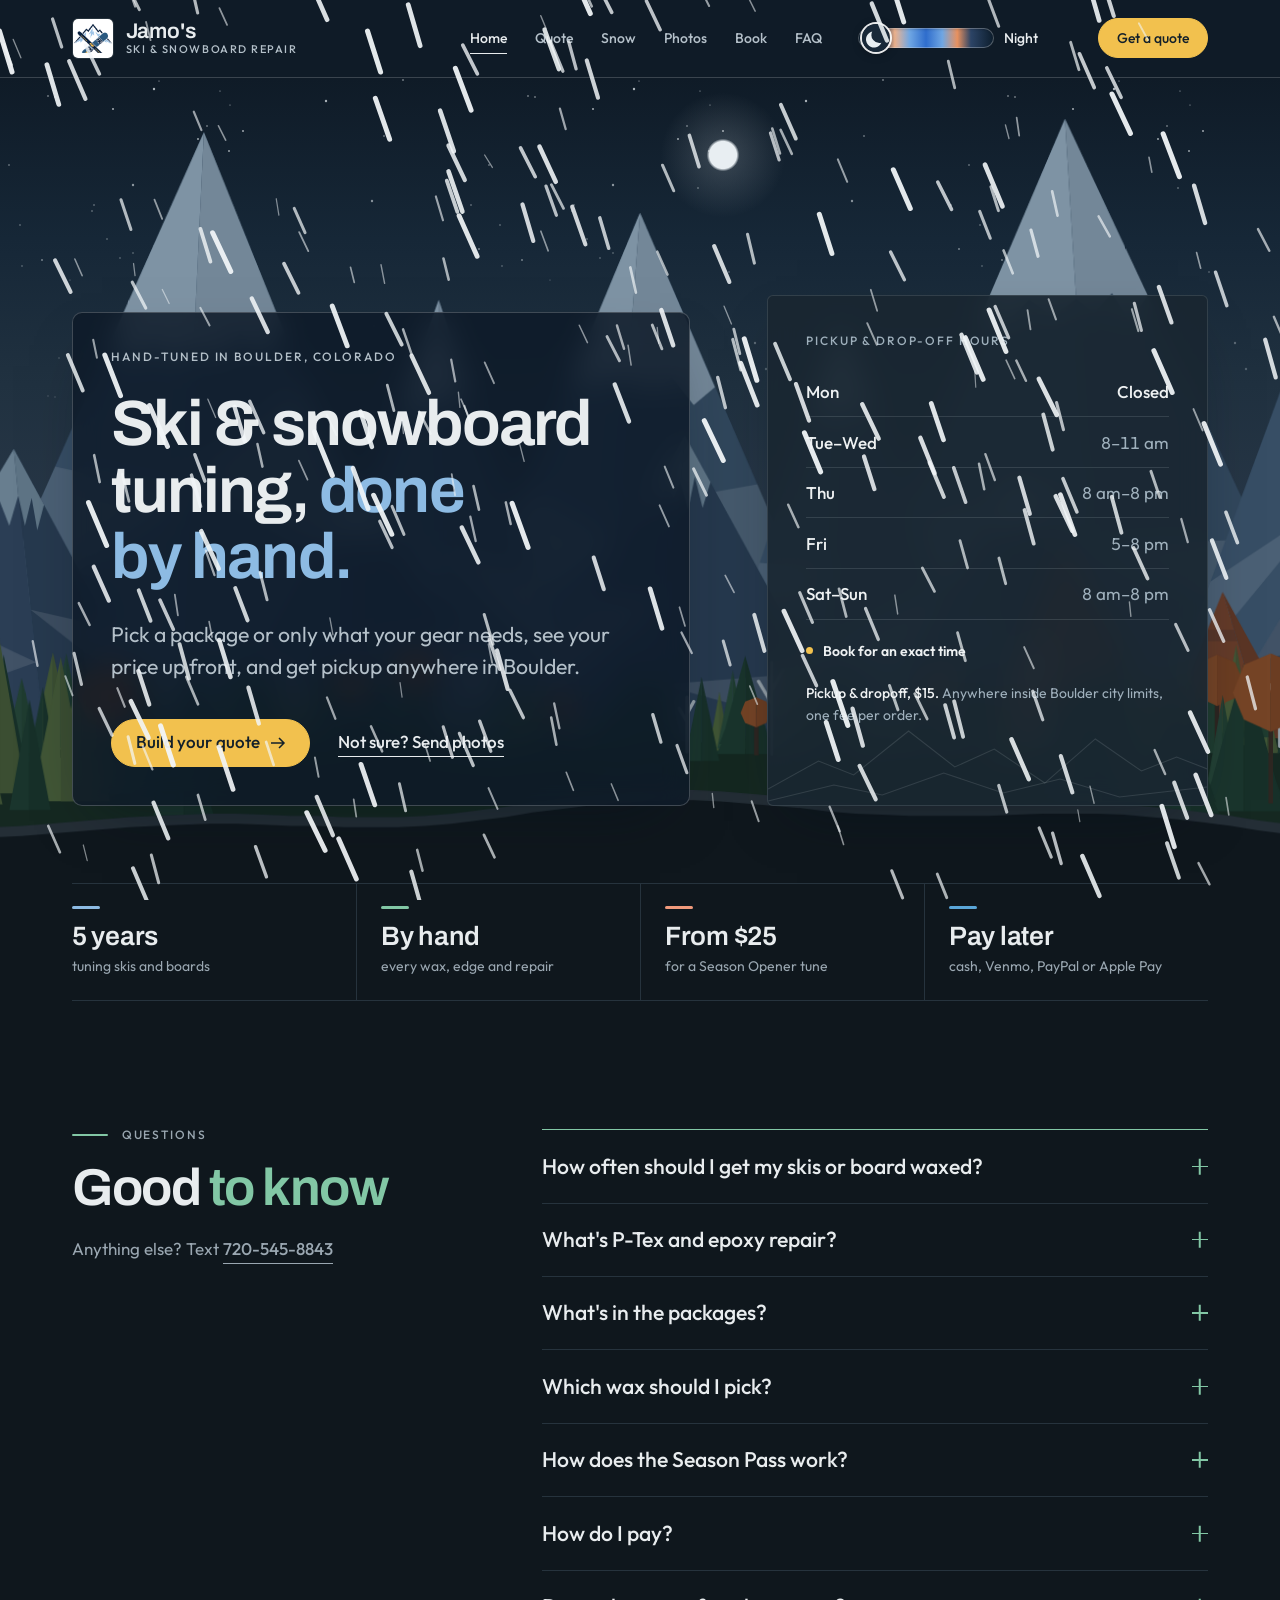
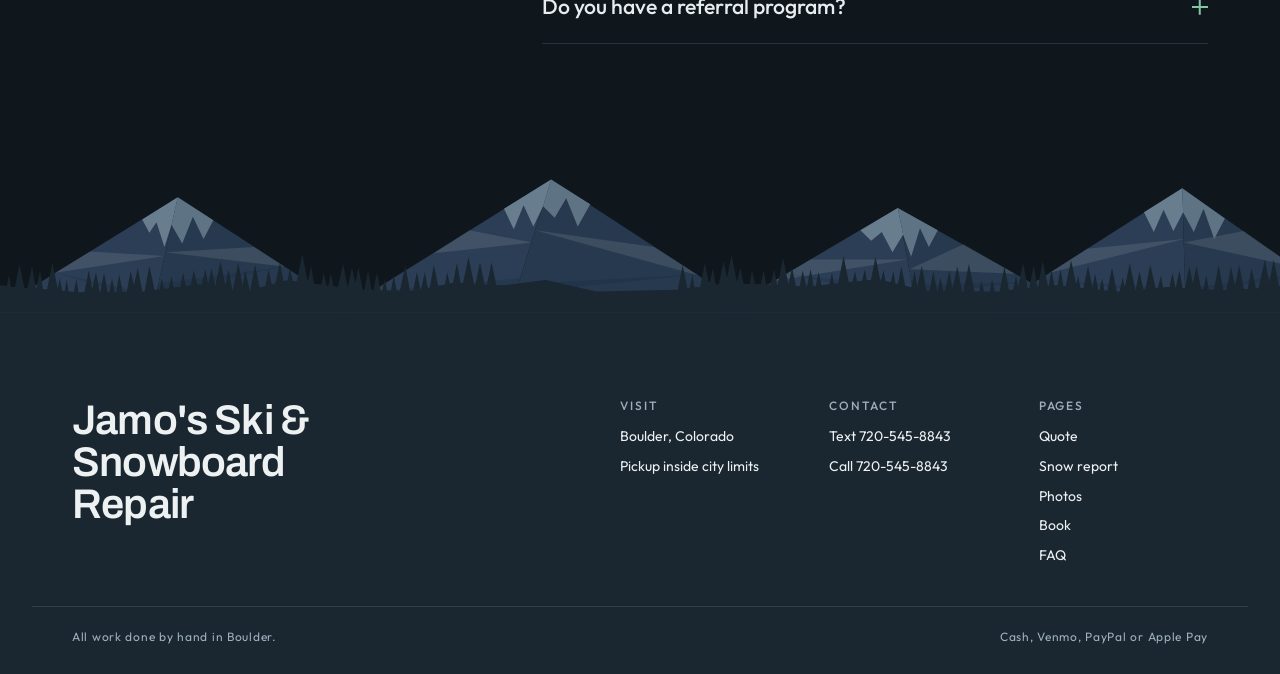
==== commit c91944ee: "Update site Co-Authored-By: Claude Opus 5.5 (1M context) <noreply@anthropic.com> Claude-Session: htt" ====
--- a/index.html
+++ b/index.html
@@ -37,6 +37,7 @@
     <nav class="nav" aria-label="Pages">
         <a href="./" aria-current="page">Home</a>
         <a href="quote.html">Quote</a>
+        <a href="snow.html">Snow</a>
         <a href="photos.html">Photos</a>
         <a href="book.html">Book</a>
         <a href="./#faq">FAQ</a>
@@ -62,7 +63,7 @@
     <aside class="hero-panel" aria-label="Pickup and drop-off hours">
       <p class="panel-label">Pickup &amp; drop-off hours</p>
       <dl class="hours" id="hours"></dl>
-      <a class="panel-note" href="book.html"><span>Book for an exact time</span><svg class="arrow" viewBox="0 0 16 16" aria-hidden="true"><path d="M1 8h13M9 3l5 5-5 5"/></svg></a>
+      <p class="panel-note">Book for an exact time</p>
       <p class="panel-foot"><strong>Pickup &amp; dropoff, $15.</strong> Anywhere inside Boulder city limits, one fee per order.</p>
       <svg class="ridge" viewBox="0 0 400 96" preserveAspectRatio="none" aria-hidden="true"><path d="M0 80 L46 52 L78 66 L128 22 L170 58 L206 40 L252 74 L298 30 L340 62 L372 48 L400 60"/><path d="M0 92 L60 76 L104 86 L160 64 L214 84 L266 70 L320 88 L400 78"/></svg>
     </aside>
@@ -106,7 +107,7 @@
     <p class="foot-name">Jamo's Ski &amp; Snowboard Repair</p>
     <div><h4>Visit</h4><ul><li>Boulder, Colorado</li><li>Pickup inside city limits</li></ul></div>
     <div><h4>Contact</h4><ul><li><a href="sms:+17205458843">Text 720-545-8843</a></li><li><a href="tel:+17205458843">Call 720-545-8843</a></li></ul></div>
-    <div><h4>Pages</h4><ul><li><a href="quote.html">Quote</a></li><li><a href="photos.html">Photos</a></li><li><a href="book.html">Book</a></li><li><a href="./#faq">FAQ</a></li></ul></div>
+    <div><h4>Pages</h4><ul><li><a href="quote.html">Quote</a></li><li><a href="snow.html">Snow report</a></li><li><a href="photos.html">Photos</a></li><li><a href="book.html">Book</a></li><li><a href="./#faq">FAQ</a></li></ul></div>
   </div>
   <div class="wrap foot-base"><span>All work done by hand in Boulder.</span><span>Cash, Venmo, PayPal or Apple Pay</span></div>
 </footer>
--- a/assets/site.css
+++ b/assets/site.css
@@ -154,8 +154,8 @@
 .hours dt { font-weight: 500; }
 .hours dd { color: var(--on-block-muted); text-align: right; }
 .hours .closed dd { font-weight: 500; color: var(--on-block); }
-.panel-note { display: inline-flex; align-items: center; gap: .5rem; align-self: flex-start; font-size: var(--t-sm); font-weight: 600; color: var(--on-block); text-decoration: none; padding: .55rem .9rem; border: 1px solid var(--block-line); border-radius: 999px; transition: background-color .3s var(--ease), border-color .3s var(--ease); }
-.panel-note:hover { background: rgba(238, 241, 242, .08); border-color: rgba(238, 241, 242, .4); }
+.panel-note { display: flex; align-items: center; gap: .6rem; font-size: var(--t-sm); font-weight: 600; color: var(--on-block); }
+.panel-note::before { content: ""; flex: none; width: .45rem; height: .45rem; border-radius: 50%; background: var(--accent); }
 .panel-foot { font-size: var(--t-sm); color: var(--on-block-muted); margin-top: auto; padding-bottom: 2.5rem; }
 .panel-foot strong { color: var(--on-block); font-weight: 500; }
 .facts ul { border-block: 1px solid var(--line); }
@@ -314,6 +314,39 @@
 .side { display: grid; gap: 2.25rem; position: sticky; top: 1.5rem; }
 .side .ticket { position: static; }
 
+/* Snow page: a card per resort with today's weather, the snow on the way and links to the resort's own report. */
+#resorts-section { padding-top: clamp(2.5rem, 5vw, 4rem); }
+.snow-bar { display: flex; flex-wrap: wrap; justify-content: space-between; align-items: center; gap: 1rem 2rem; margin-bottom: 1.75rem; }
+.sort { display: flex; flex-wrap: wrap; align-items: center; gap: .5rem; }
+.sort .fine { margin-right: .25rem; }
+.sort .chip { border: 1px solid var(--line-strong); }
+.resorts { list-style: none; padding: 0; display: grid; grid-template-columns: repeat(auto-fill, minmax(min(100%, 20rem), 1fr)); gap: 1rem; }
+.resort { position: relative; display: flex; flex-direction: column; gap: 1.1rem; padding: 1.4rem 1.4rem 1.25rem; border: 1px solid var(--line); border-radius: var(--radius); background: var(--surface); transition: border-color .3s var(--ease), box-shadow .4s var(--ease); }
+.resort:hover { border-color: var(--line-strong); box-shadow: var(--soft); }
+.resort[data-powder]::before { content: "Snow on the way"; position: absolute; top: -.7rem; right: 1rem; font: 500 var(--t-xs)/1 var(--sans); letter-spacing: .08em; text-transform: uppercase; padding: .4rem .65rem; border-radius: 999px; background: var(--alpine-block); color: #fff; }
+.resort-head { display: grid; gap: .1rem; }
+.resort-head h3 { font: 600 var(--t-2)/1.1 var(--display); letter-spacing: -.01em; }
+.wx-now { display: flex; align-items: flex-start; gap: .9rem; min-height: 3.6rem; }
+.wx { flex: none; width: 2.4rem; height: 2.4rem; fill: none; stroke: var(--alpine); stroke-width: 1.5; stroke-linecap: round; stroke-linejoin: round; }
+.wx[data-wx="sun"], .wx[data-wx="partly"] { stroke: var(--glow); }
+.wx[data-wx="snow"] { stroke: var(--wax-cold); }
+.temp { display: flex; align-items: baseline; gap: .5rem; color: var(--muted); font-size: var(--t-sm); }
+.temp strong { font: 600 var(--t-3)/1 var(--display); color: var(--ink); font-variant-numeric: lining-nums tabular-nums; }
+.wx-stats { display: grid; grid-template-columns: repeat(2, minmax(0, 1fr)); border-top: 1px solid var(--line); }
+.wx-stats div { padding: .75rem 0 .1rem; display: grid; gap: .15rem; }
+.wx-stats div:nth-child(odd) { padding-right: .75rem; }
+.wx-stats div:nth-child(n+3) { border-top: 1px solid var(--line); margin-top: .65rem; }
+.wx-stats dt { font: 500 var(--t-xs)/1.3 var(--sans); letter-spacing: .06em; text-transform: uppercase; color: var(--muted); }
+.wx-stats dd { margin: 0; font-weight: 500; font-variant-numeric: tabular-nums; }
+.wx-stats a { text-underline-offset: 3px; }
+.resort-links { display: flex; flex-wrap: wrap; align-items: center; gap: .75rem 1.25rem; margin-top: auto; }
+.wx-error { padding: .9rem 1rem; border-radius: 4px; background: var(--glacier); }
+.skel { display: block; height: .9rem; width: 70%; border-radius: 4px; background: var(--glacier); }
+.skel.short { width: 45%; margin-top: .6rem; }
+.wx-now:has(.skel) { flex-direction: column; gap: 0; }
+.snow-source { margin-top: 1.5rem; max-width: 46rem; }
+.snow-cta .head-row { margin-bottom: 1.75rem; }
+
 /* Footer */
 footer { background: var(--block); color: var(--on-block); }
 .foot { display: grid; grid-template-columns: minmax(0, 6fr) repeat(3, minmax(0, 2fr)); gap: 2.5rem; padding-block: clamp(3.5rem, 7vw, 5.5rem) 2.5rem; }
@@ -401,6 +434,8 @@
   .gear.flash { border-color: var(--ink); animation: ring 1s var(--ease) 2; }
   .js-motion .reveal { opacity: 0; transform: translateY(18px); transition: opacity .9s var(--ease), transform .9s var(--ease); }
   .js-motion .reveal.in { opacity: 1; transform: none; }
+  @keyframes shimmer { 50% { opacity: .45; } }
+  .resort.loading .skel { animation: shimmer 1.4s ease-in-out infinite; }
 }
 @media (prefers-reduced-motion: reduce) { * { scroll-behavior: auto !important; transition: none !important; animation: none !important; } }
 @media (max-width: 640px) {
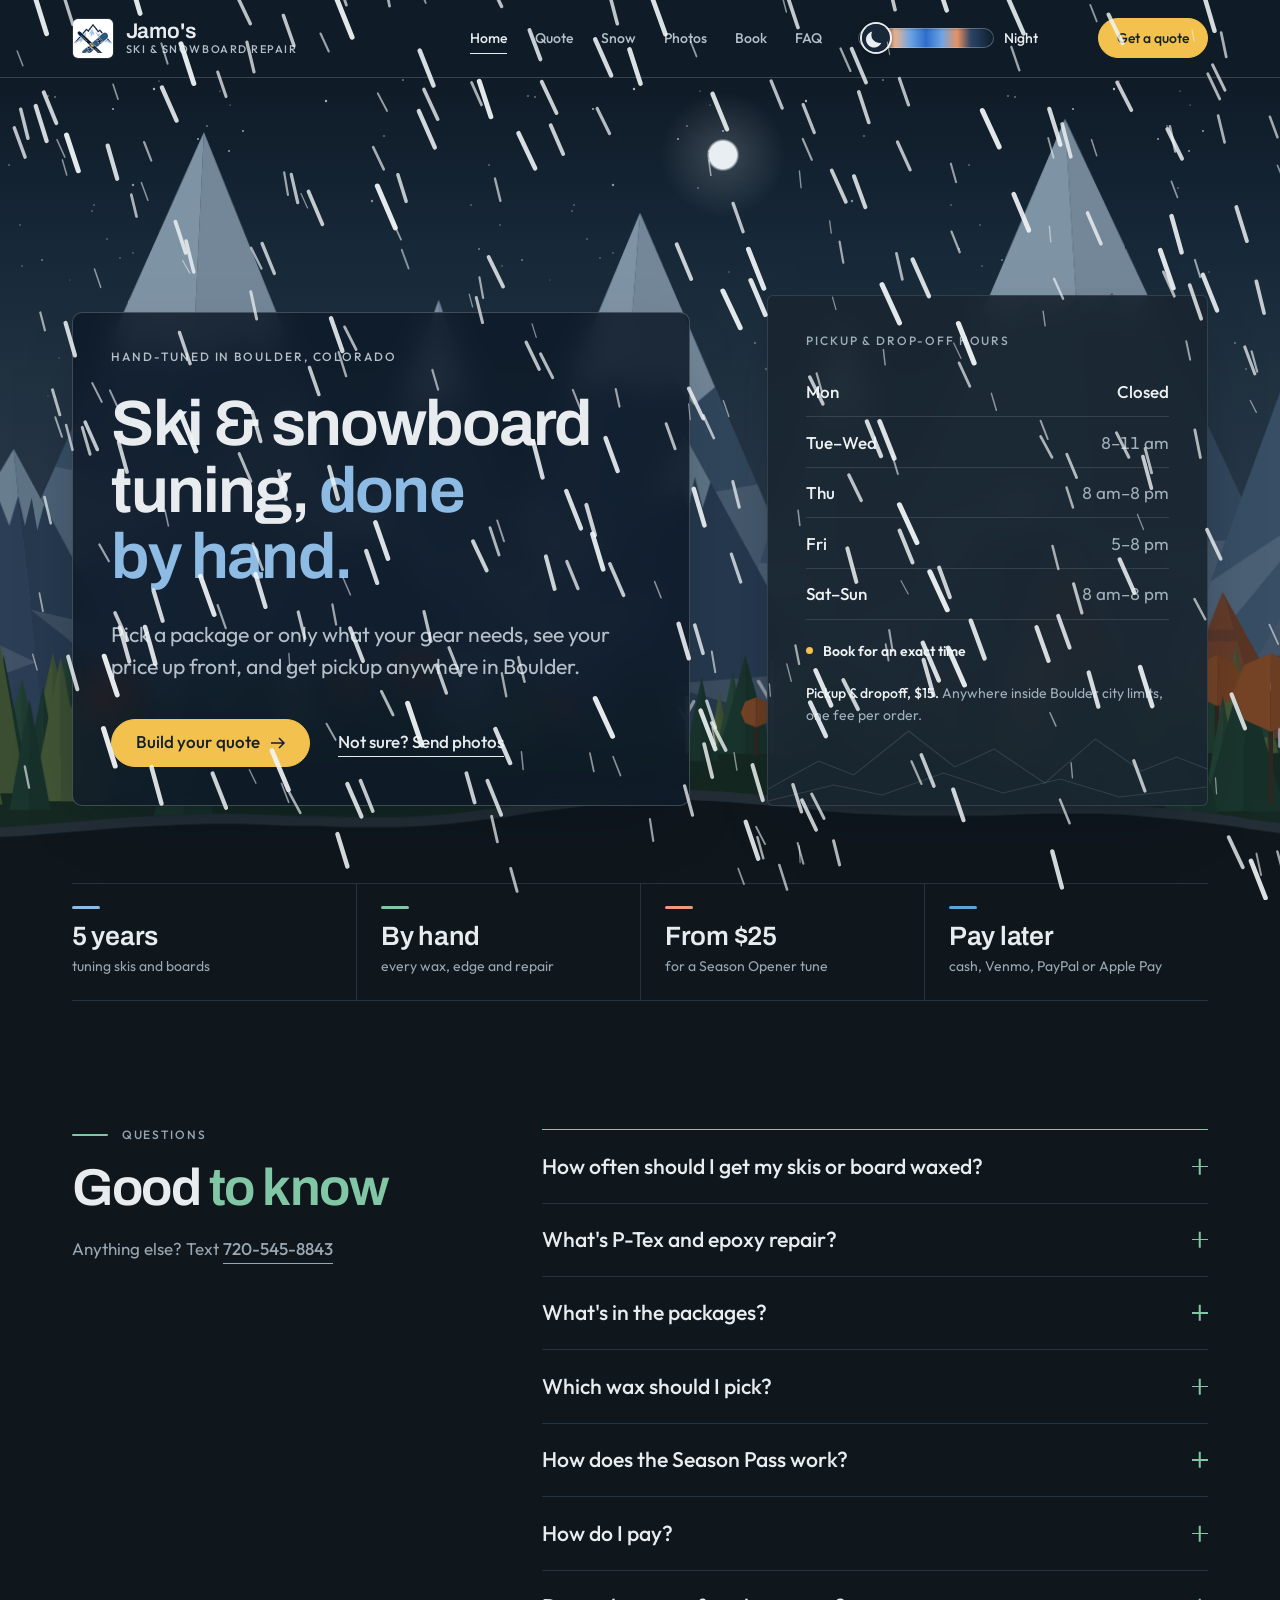
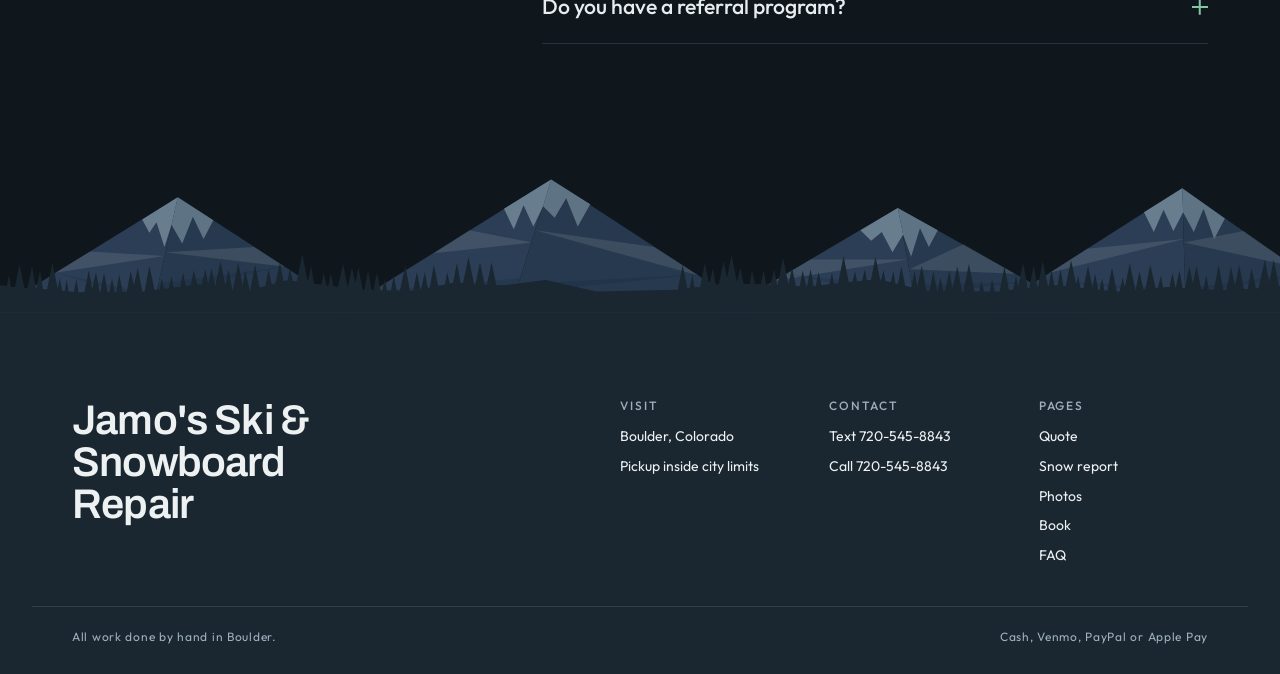
==== commit 93c90a71: "Update site" ====
--- a/index.html
+++ b/index.html
@@ -58,7 +58,6 @@
         <a class="btn btn-primary" href="quote.html">Build your quote <svg class="arrow" viewBox="0 0 16 16" aria-hidden="true"><path d="M1 8h13M9 3l5 5-5 5"/></svg></a>
         <a class="link-arrow" href="photos.html"><span>Not sure? Send photos</span></a>
       </div>
-      <p class="codebar" id="codebar" hidden></p>
     </div>
     <aside class="hero-panel" aria-label="Pickup and drop-off hours">
       <p class="panel-label">Pickup &amp; drop-off hours</p>
--- a/assets/site.css
+++ b/assets/site.css
@@ -137,8 +137,6 @@
 .sky-dial input:focus-visible { outline: 2px solid currentColor; outline-offset: 4px; }
 .sky-name { min-width: 3.6rem; }
 .sr-only { position: absolute; width: 1px; height: 1px; overflow: hidden; clip-path: inset(50%); white-space: nowrap; }
-.codebar { display: inline-flex; align-items: center; gap: .6rem; justify-self: start; font-size: var(--t-sm); font-weight: 500; padding: .5rem .95rem; border: 1px solid var(--line-strong); border-radius: 999px; background: var(--surface); }
-.codebar::before { content: ""; width: .45rem; height: .45rem; border-radius: 50%; background: var(--glow); }
 
 /* Home hero: copy on paper, a dark panel with shop hours and falling snow beside it. */
 .hero { display: grid; grid-template-columns: minmax(0, 7fr) minmax(0, 5fr); gap: clamp(2.5rem, 6vw, 6rem); align-items: end; padding-block: clamp(3.5rem, 8vw, 7rem) clamp(3rem, 6vw, 5rem); }
@@ -374,7 +372,6 @@
 .scene::after { content: ""; position: absolute; inset: 0 0 45%; z-index: 0; background: var(--stars); opacity: var(--star-o); -webkit-mask-image: linear-gradient(#000, transparent); mask-image: linear-gradient(#000, transparent); pointer-events: none; }
 .scene > .wrap { position: relative; z-index: 2; }
 .scene h1 em { color: var(--scene-em); }
-.scene .codebar { color: var(--ink); }
 .scene .hero-copy, .head-card { background: var(--glass); border: 1px solid var(--glass-line); border-radius: 10px; padding: clamp(1.5rem, 3vw, 2.5rem);
   -webkit-backdrop-filter: blur(14px) saturate(1.3); backdrop-filter: blur(14px) saturate(1.3); box-shadow: 0 24px 60px -30px rgba(5, 15, 25, .55); }
 .hero-scene .hero { padding-block: clamp(10rem, 17vw, 15rem) clamp(3.5rem, 6vw, 5rem); }
